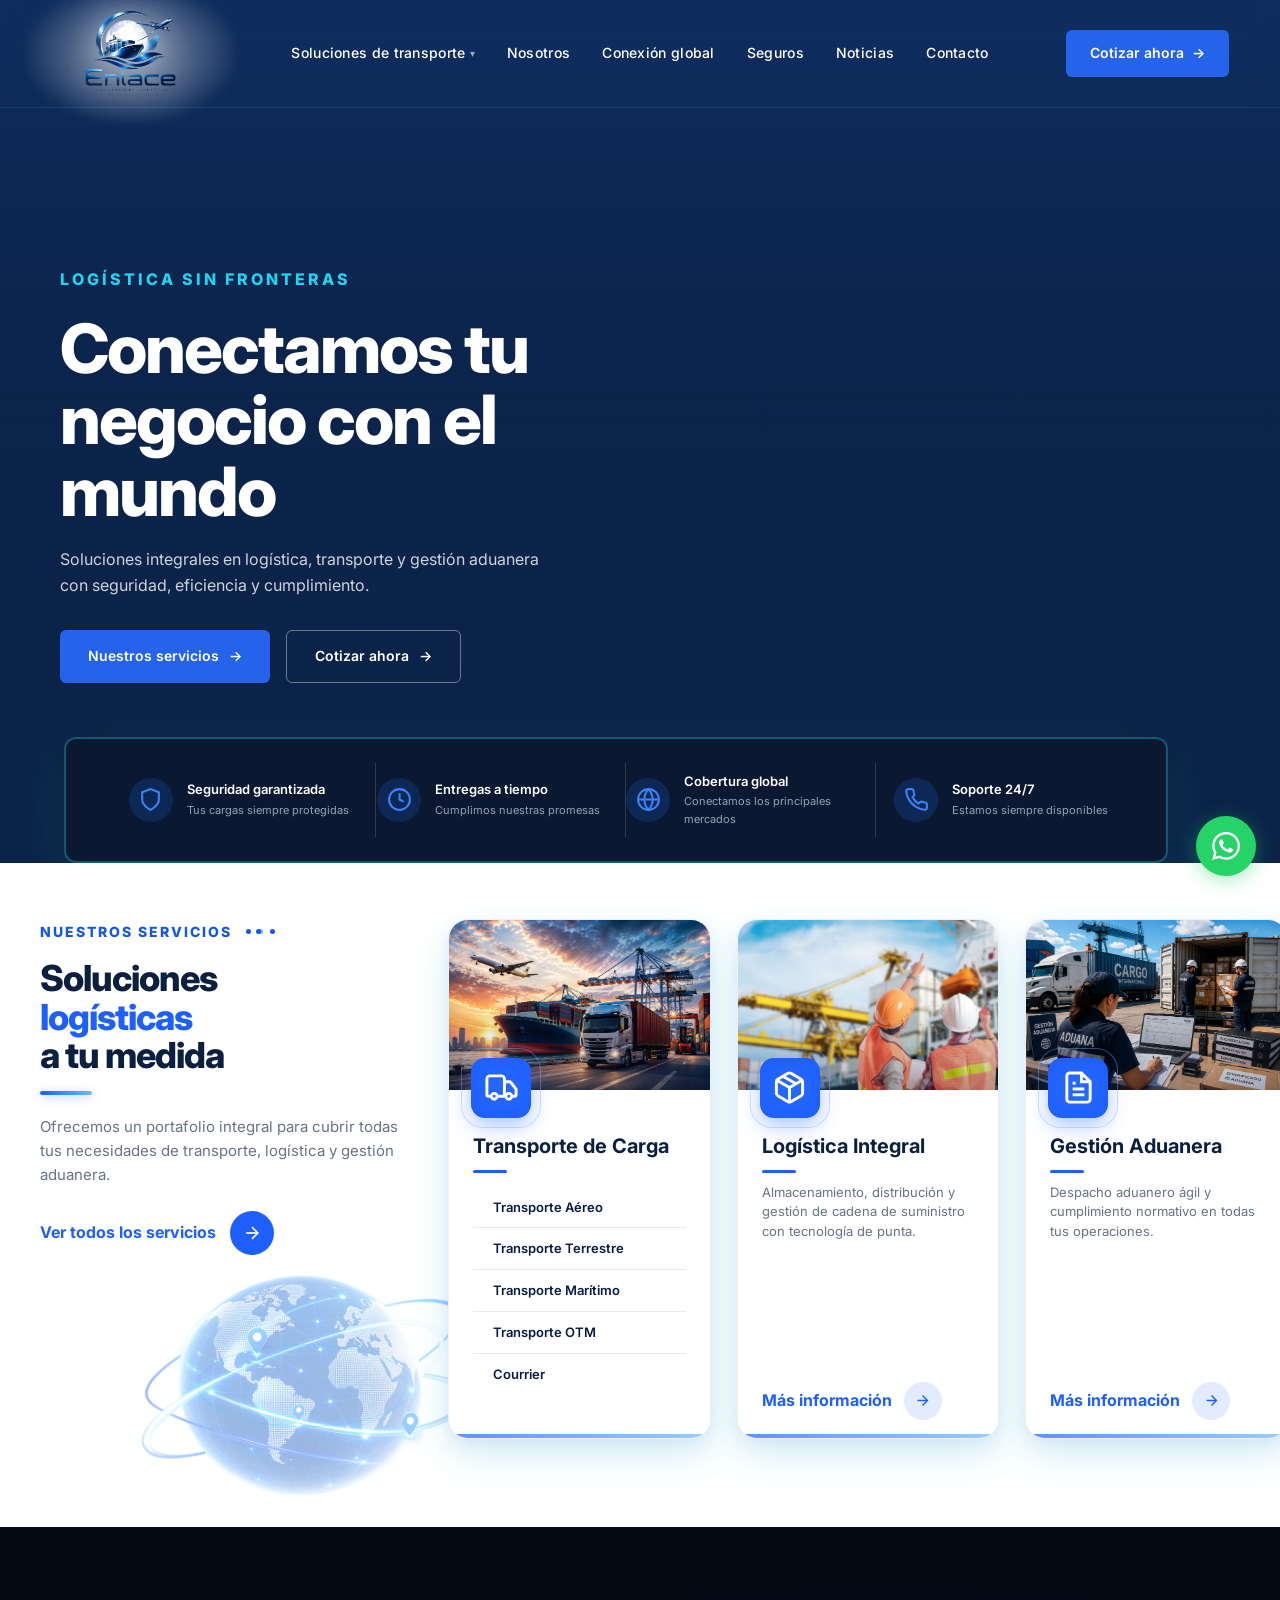
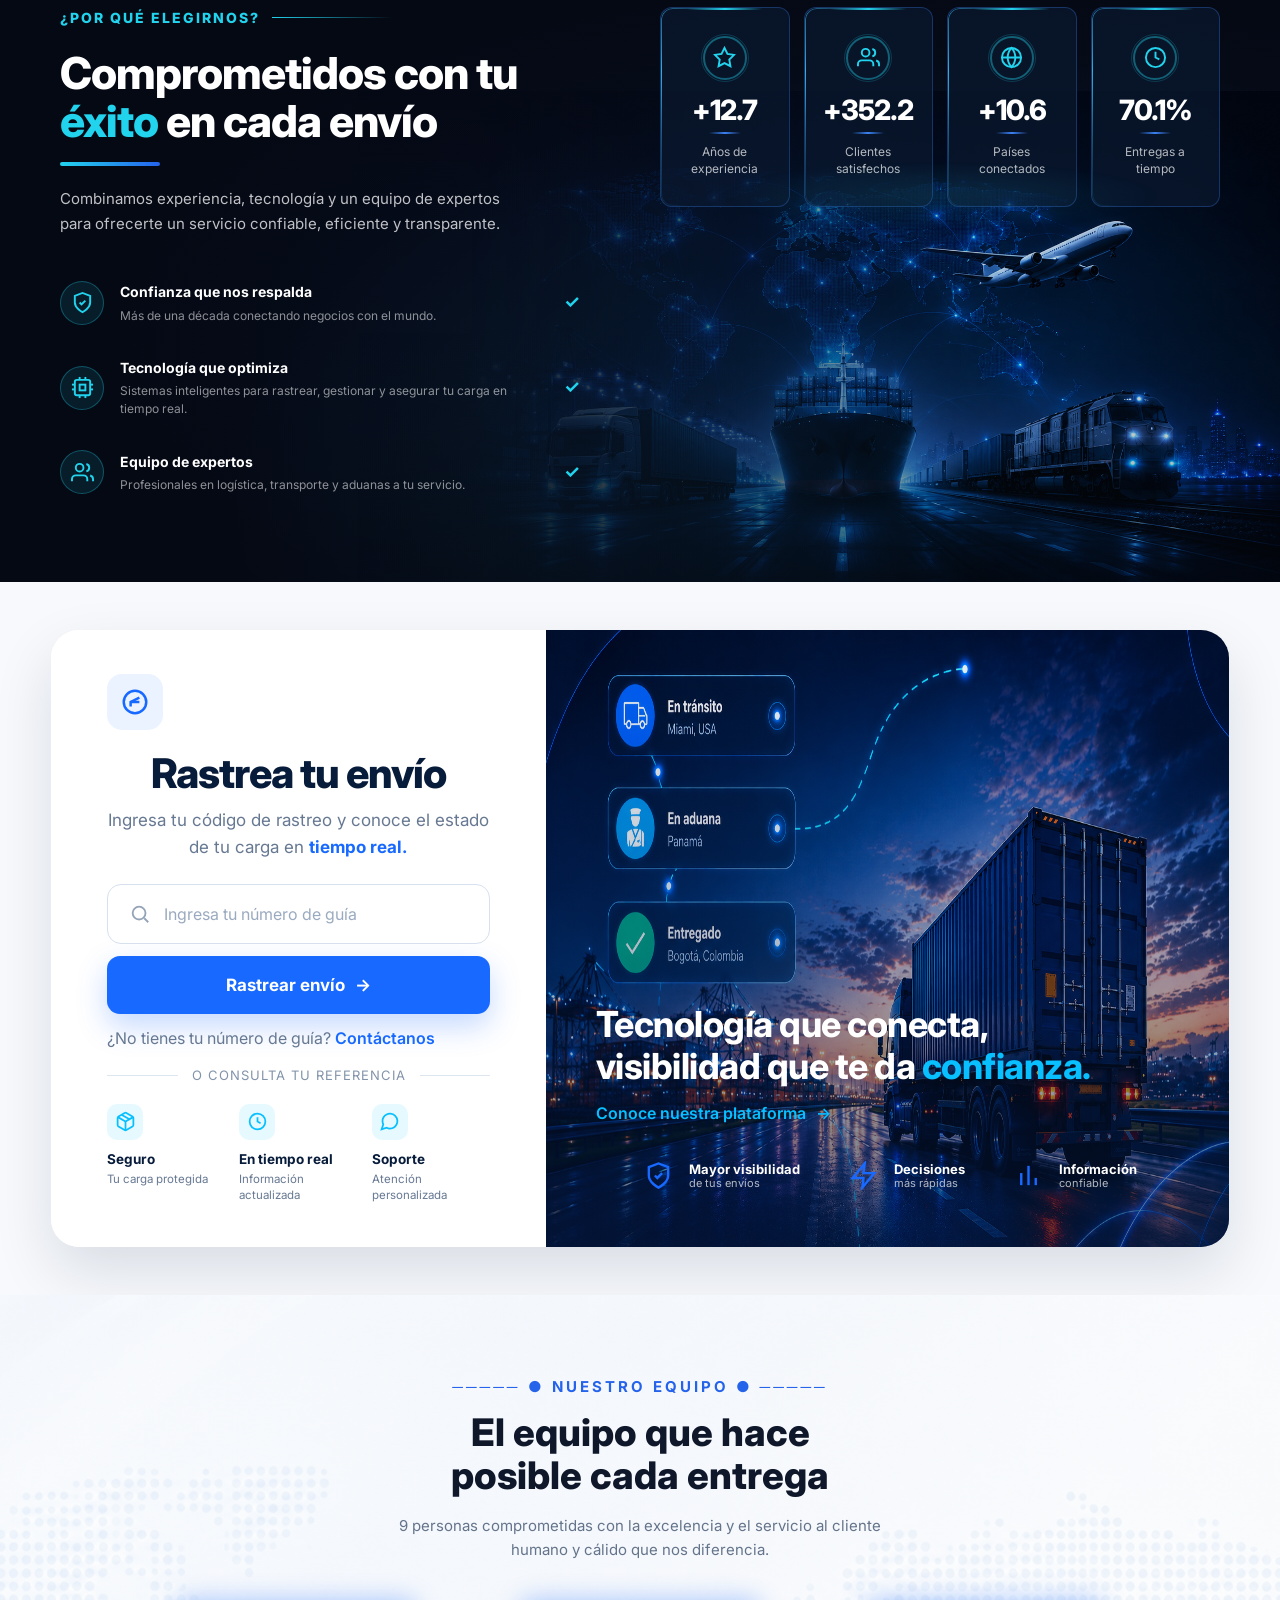
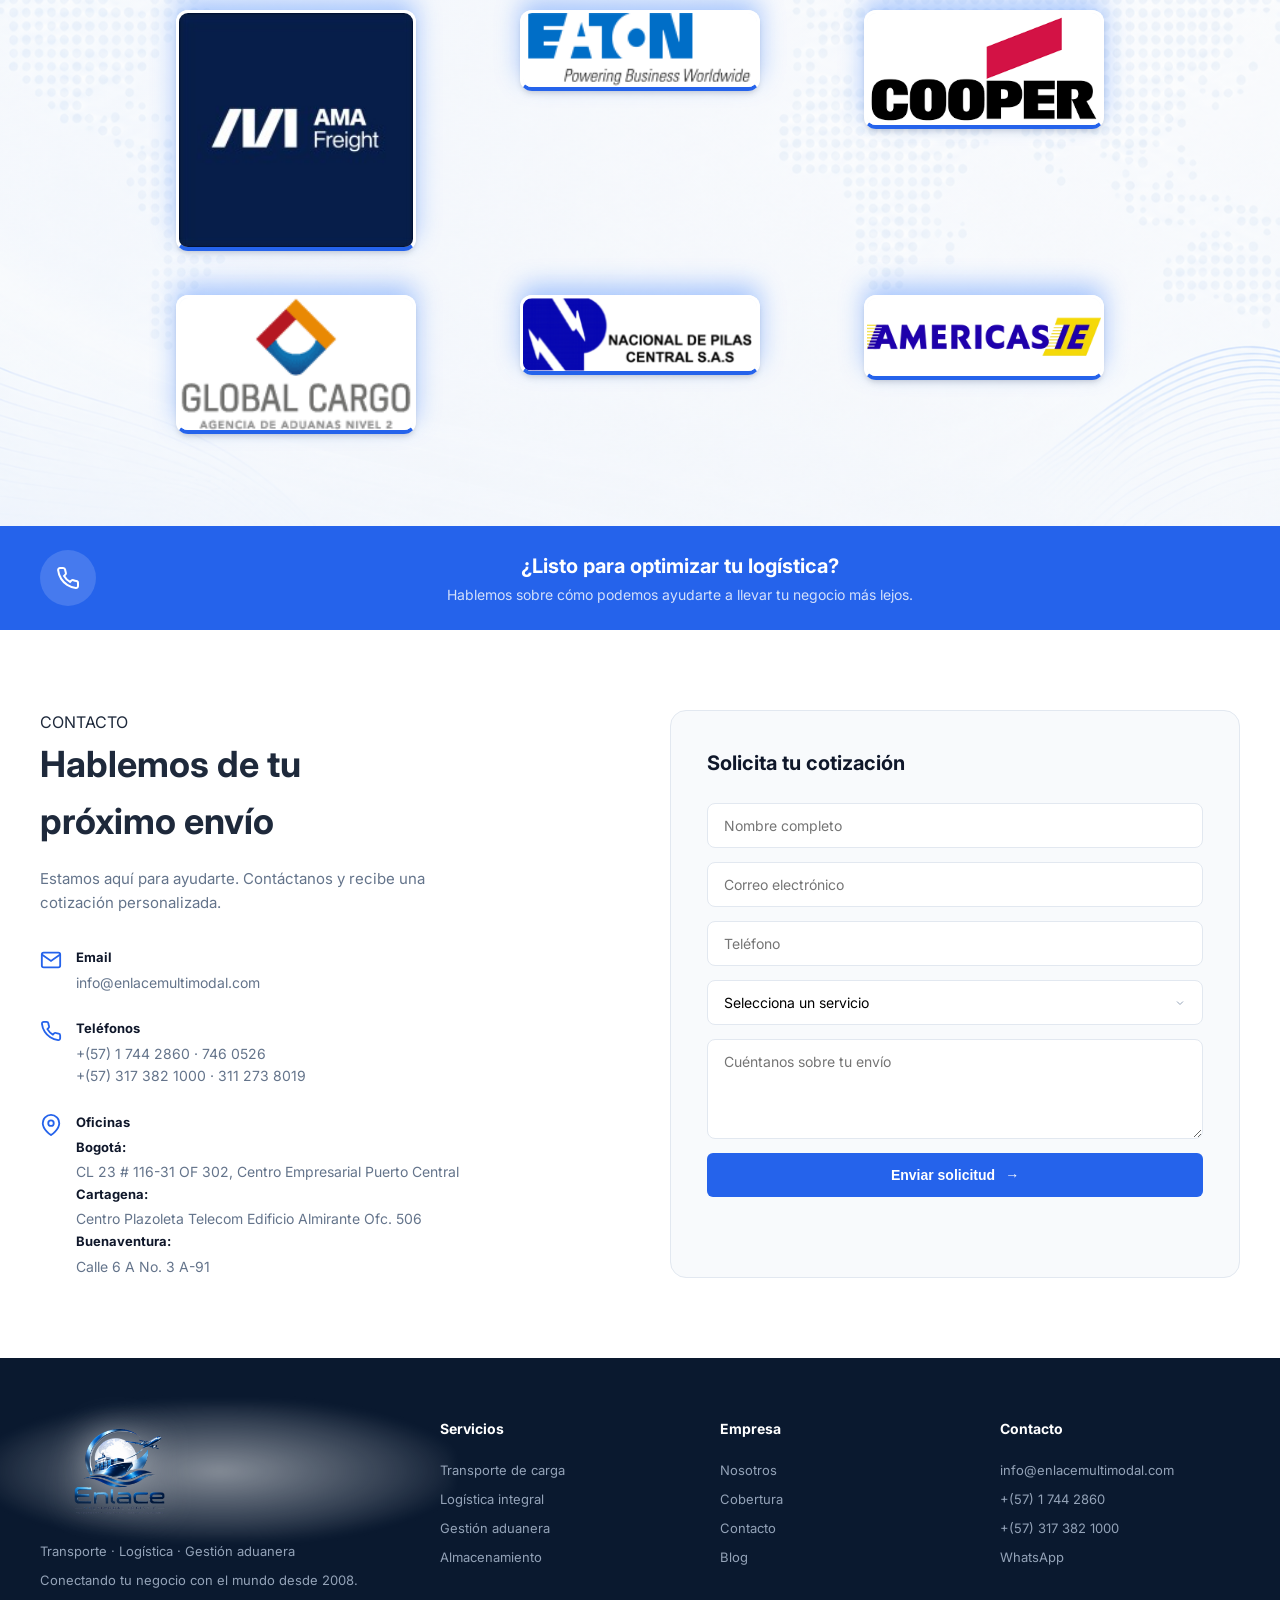
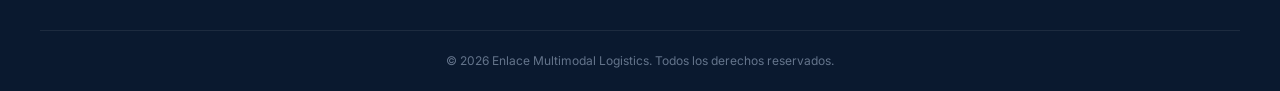
==== index.html @ 229e19ef "Sitio web Enlace Multimodal: paginas de servicios, seguros, noticias, navbar global" ====
﻿<!DOCTYPE html>
<html lang="es">
<head>
  <meta charset="UTF-8" />
  <meta name="viewport" content="width=device-width, initial-scale=1.0" />
  <meta name="description" content="Enlace Multimodal Logistics: soluciones integrales en transporte, logística y gestión aduanera con seguridad, eficiencia y cumplimiento desde 2008." />
  <title>Enlace Multimodal | Conectamos tu negocio con el mundo</title>
  <link rel="preconnect" href="https://fonts.googleapis.com">
  <link rel="preconnect" href="https://fonts.gstatic.com" crossorigin>
  <link href="https://fonts.googleapis.com/css2?family=Inter:wght@400;500;600;700;800&display=swap" rel="stylesheet">
  <link rel="stylesheet" href="styles.css?v=49" />
  <link rel="icon" type="image/png" href="favicon.png" />
</head>
<body>

  <!-- NAVBAR -->
  <header class="navbar" id="navbar">
    <div class="nav-container">
      <a class="nav-brand" href="#inicio">
          <img src="logo.png" alt="Enlace Multimodal Logistics" class="brand-logo" />
      </a>
      <nav class="nav-links">
        <div class="nav-dropdown">
          <a href="javascript:void(0)">Soluciones de transporte <span class="arrow-down">▾</span></a>
          <div class="nav-dropdown-menu">
            <a href="transporte-aereo.html">Transporte Aéreo</a>
            <a href="transporte-terrestre.html">Transporte Terrestre</a>
            <a href="transporte-maritimo.html">Transporte Marítimo</a>
            <a href="transporte-otm.html">Transporte OTM</a>
            <a href="courrier.html">Courrier</a>
          </div>
        </div>
        <a href="nosotros.html">Nosotros</a>
        <a href="#cobertura">Conexión global</a>
<a href="seguros.html">Seguros</a>
        <a href="noticias.html">Noticias</a>
        <a href="#contacto">Contacto</a>
      </nav>
      <a class="nav-cta" href="#contacto">Cotizar ahora <span class="arrow-right">→</span></a>
      <button class="nav-toggle" aria-label="Menú" id="navToggle">
        <span></span><span></span><span></span>
      </button>
    </div>
  </header>

  <!-- MOBILE MENU -->
  <div class="mobile-menu" id="mobileMenu">
    <a href="#servicios">Soluciones de transporte</a>
    <a href="nosotros.html">Nosotros</a>
    <a href="#cobertura">Conexión global</a>
    <a href="seguros.html">Seguros</a>
    <a href="noticias.html">Noticias</a>
    <a href="#contacto">Contacto</a>
  </div>

  <main>

    <!-- HERO -->
    <section class="hero" id="inicio">
      <div class="hero-bg">
        <div class="hero-slide hero-slide--1"></div>
        <div class="hero-slide hero-slide--2"></div>
        <div class="hero-slide hero-slide--3"></div>
        <div class="hero-overlay"></div>
      </div>
      <div class="hero-content container">
        <span class="hero-tag">LOGÍSTICA SIN FRONTERAS</span>
        <h1>Conectamos tu<br>negocio con el mundo</h1>
        <p class="hero-desc">Soluciones integrales en logística, transporte y gestión aduanera con seguridad, eficiencia y cumplimiento.</p>
        <div class="hero-buttons">
          <a href="#servicios" class="btn btn-primary">Nuestros servicios <span>→</span></a>
          <a href="#contacto" class="btn btn-outline-white">Cotizar ahora <span>→</span></a>
        </div>
      </div>

      <!-- TRUST BADGES -->
      <div class="trust-bar">
        <div class="trust-container container">
          <div class="trust-item">
            <div class="trust-icon">
              <svg viewBox="0 0 24 24" fill="none" stroke="currentColor" stroke-width="2"><path d="M12 22s8-4 8-10V5l-8-3-8 3v7c0 6 8 10 8 10z"/></svg>
            </div>
            <div>
              <strong>Seguridad garantizada</strong>
              <span>Tus cargas siempre protegidas</span>
            </div>
          </div>
          <div class="trust-item">
            <div class="trust-icon">
              <svg viewBox="0 0 24 24" fill="none" stroke="currentColor" stroke-width="2"><circle cx="12" cy="12" r="10"/><polyline points="12 6 12 12 16 14"/></svg>
            </div>
            <div>
              <strong>Entregas a tiempo</strong>
              <span>Cumplimos nuestras promesas</span>
            </div>
          </div>
          <div class="trust-item">
            <div class="trust-icon">
              <svg viewBox="0 0 24 24" fill="none" stroke="currentColor" stroke-width="2"><circle cx="12" cy="12" r="10"/><line x1="2" y1="12" x2="22" y2="12"/><path d="M12 2a15.3 15.3 0 0 1 4 10 15.3 15.3 0 0 1-4 10 15.3 15.3 0 0 1-4-10 15.3 15.3 0 0 1 4-10z"/></svg>
            </div>
            <div>
              <strong>Cobertura global</strong>
              <span>Conectamos los principales mercados</span>
            </div>
          </div>
          <div class="trust-item">
            <div class="trust-icon">
              <svg viewBox="0 0 24 24" fill="none" stroke="currentColor" stroke-width="2"><path d="M22 16.92v3a2 2 0 0 1-2.18 2 19.79 19.79 0 0 1-8.63-3.07 19.5 19.5 0 0 1-6-6 19.79 19.79 0 0 1-3.07-8.67A2 2 0 0 1 4.11 2h3a2 2 0 0 1 2 1.72c.127.96.361 1.903.7 2.81a2 2 0 0 1-.45 2.11L8.09 9.91a16 16 0 0 0 6 6l1.27-1.27a2 2 0 0 1 2.11-.45c.907.339 1.85.573 2.81.7A2 2 0 0 1 22 16.92z"/></svg>
            </div>
            <div>
              <strong>Soporte 24/7</strong>
              <span>Estamos siempre disponibles</span>
            </div>
          </div>
        </div>
      </div>
    </section>

    <!-- SERVICIOS -->
    <section class="services" id="servicios">
      <div class="services-container">
        <div class="services-intro">
          <div class="svc-globe" aria-hidden="true">
            <img src="Mundo.png" alt="" />
            <svg class="m-rings" viewBox="0 0 1536 1024" fill="none" xmlns="http://www.w3.org/2000/svg">
              <g class="m-ring m-ring-1">
                <ellipse cx="768" cy="512" rx="470" ry="180" stroke="#22d3ee" stroke-opacity="0.55" stroke-width="2"/>
              </g>
              <g class="m-ring m-ring-2">
                <ellipse cx="768" cy="512" rx="440" ry="210" stroke="#6EAFFF" stroke-opacity="0.45" stroke-width="1.5" stroke-dasharray="10 14"/>
              </g>
              <g class="m-ring m-ring-3">
                <ellipse cx="768" cy="512" rx="500" ry="150" stroke="#22d3ee" stroke-opacity="0.3" stroke-width="1.5" stroke-dasharray="2 10" stroke-linecap="round"/>
              </g>
            </svg>
          </div>

          <div class="svc-tag">
            NUESTROS SERVICIOS
            <span class="svc-dots" aria-hidden="true"></span>
          </div>
          <div class="svc-title-row">
            <h2 class="svc-title">
              <span class="svc-line-1">Soluciones</span>
              <span class="svc-line-2">logísticas</span>
              <span class="svc-line-3">a tu medida</span>
            </h2>
          </div>
          <div class="svc-rule"></div>
          <p class="svc-desc">Ofrecemos un portafolio integral para cubrir todas tus necesidades de transporte, logística y gestión aduanera.</p>
          <a href="#contacto" class="svc-cta">
            Ver todos los servicios
            <span class="svc-cta-circle" aria-hidden="true">
              <svg viewBox="0 0 24 24" fill="none" stroke="currentColor" stroke-width="2"><line x1="5" y1="12" x2="19" y2="12"/><polyline points="12 5 19 12 12 19"/></svg>
            </span>
          </a>
        </div>

        <div class="services-grid">
          <div class="service-card">
            <div class="service-card-img">
              <img src="Trasporte.png" alt="Transporte de carga" />
              <div class="service-card-icon">
                <svg viewBox="0 0 24 24" fill="none" stroke="currentColor" stroke-width="2"><path d="M14 18V6a2 2 0 0 0-2-2H4a2 2 0 0 0-2 2v11a1 1 0 0 0 1 1h2"/><path d="M15 18H9"/><path d="M19 18h2a1 1 0 0 0 1-1v-3.65a1 1 0 0 0-.22-.624l-3.48-4.35A1 1 0 0 0 17.52 8H14"/><circle cx="17" cy="18" r="2"/><circle cx="7" cy="18" r="2"/></svg>
              </div>
            </div>
            <div class="service-card-body">
              <h3>Transporte de Carga</h3>
              <div class="svc-card-rule"></div>
              <div class="svc-card-links">
                <a href="transporte-aereo.html">Transporte Aéreo</a>
                <a href="transporte-terrestre.html">Transporte Terrestre</a>
                <a href="transporte-maritimo.html">Transporte Marítimo</a>
                <a href="transporte-otm.html">Transporte OTM</a>
                <a href="courrier.html">Courrier</a>
              </div>
            </div>
          </div>

          <div class="service-card">
            <div class="service-card-img">
              <img src="Logistica.jpg" alt="Logística integral" />
              <div class="service-card-icon">
                <svg viewBox="0 0 24 24" fill="none" stroke="currentColor" stroke-width="2"><path d="M11 21.73a2 2 0 0 0 2 0l7-4A2 2 0 0 0 21 16V8a2 2 0 0 0-1-1.73l-7-4a2 2 0 0 0-2 0l-7 4A2 2 0 0 0 3 8v8a2 2 0 0 0 1 1.73z"/><path d="M12 22V12"/><polyline points="3.29 7 12 12 20.71 7"/><path d="m7.5 4.27 9 5.15"/></svg>
              </div>
            </div>
            <div class="service-card-body">
              <h3>Logística Integral</h3>
              <div class="svc-card-rule"></div>
              <p>Almacenamiento, distribución y gestión de cadena de suministro con tecnología de punta.</p>
              <div class="svc-card-cta">
                <a href="logistica-integral.html">Más información
                  <span class="svc-card-cta-circle">
                    <svg viewBox="0 0 24 24" fill="none" stroke="currentColor" stroke-width="2"><line x1="5" y1="12" x2="19" y2="12"/><polyline points="12 5 19 12 12 19"/></svg>
                  </span>
                </a>
              </div>
            </div>
          </div>

          <div class="service-card">
            <div class="service-card-img">
              <img src="Aduana.png" alt="Gestión aduanera" />
              <div class="service-card-icon">
                <svg viewBox="0 0 24 24" fill="none" stroke="currentColor" stroke-width="2"><path d="M14 2H6a2 2 0 0 0-2 2v16a2 2 0 0 0 2 2h12a2 2 0 0 0 2-2V8z"/><polyline points="14 2 14 8 20 8"/><line x1="16" y1="13" x2="8" y2="13"/><line x1="16" y1="17" x2="8" y2="17"/><polyline points="10 9 9 9 8 9"/></svg>
              </div>
            </div>
            <div class="service-card-body">
              <h3>Gestión Aduanera</h3>
              <div class="svc-card-rule"></div>
              <p>Despacho aduanero ágil y cumplimiento normativo en todas tus operaciones.</p>
              <div class="svc-card-cta">
                <a href="gestion-aduanera.html">Más información
                  <span class="svc-card-cta-circle">
                    <svg viewBox="0 0 24 24" fill="none" stroke="currentColor" stroke-width="2"><line x1="5" y1="12" x2="19" y2="12"/><polyline points="12 5 19 12 12 19"/></svg>
                  </span>
                </a>
              </div>
            </div>
          </div>
        </div>
      </div>
    </section>

    <!-- POR QUE ELEGIRNOS -->
    <section class="why-us" id="nosotros">
      <div class="why-us-bg" aria-hidden="true">
        <div class="why-us-image">
          <img src="fondo2.png" alt="" />
        </div>
      </div>
      <div class="why-us-inner container">
        <div class="why-us-left">
          <div class="section-tag-line">
            <span class="section-tag section-tag--light why-tag">¿POR QUÉ ELEGIRNOS?</span>
            <span class="tag-line"></span>
          </div>
          <h2>Comprometidos con tu<br><span class="highlight">éxito</span> en cada envío</h2>
          <div class="curved-line"></div>
          <p class="why-us-desc">Combinamos experiencia, tecnología y un equipo de expertos para ofrecerte un servicio confiable, eficiente y transparente.</p>
          
          <div class="features-list">
            <div class="feature-item">
              <div class="feature-icon">
                <svg viewBox="0 0 24 24" fill="none" stroke="currentColor" stroke-width="2"><path d="M12 22s8-4 8-10V5l-8-3-8 3v7c0 6 8 10 8 10z"/><polyline points="9 12 11 14 15 10"/></svg>
              </div>
              <div class="feature-text">
                <h4>Confianza que nos respalda</h4>
                <p>Más de una década conectando negocios con el mundo.</p>
              </div>
              <div class="feature-check">✓</div>
            </div>
            
            <div class="feature-item">
              <div class="feature-icon">
                <svg viewBox="0 0 24 24" fill="none" stroke="currentColor" stroke-width="2"><rect x="4" y="4" width="16" height="16" rx="2" ry="2"/><rect x="9" y="9" width="6" height="6"/><line x1="9" y1="1" x2="9" y2="4"/><line x1="15" y1="1" x2="15" y2="4"/><line x1="9" y1="20" x2="9" y2="23"/><line x1="15" y1="20" x2="15" y2="23"/><line x1="20" y1="9" x2="23" y2="9"/><line x1="20" y1="14" x2="23" y2="14"/><line x1="1" y1="9" x2="4" y2="9"/><line x1="1" y1="14" x2="4" y2="14"/></svg>
              </div>
              <div class="feature-text">
                <h4>Tecnología que optimiza</h4>
                <p>Sistemas inteligentes para rastrear, gestionar y asegurar tu carga en tiempo real.</p>
              </div>
              <div class="feature-check">✓</div>
            </div>
            
            <div class="feature-item">
              <div class="feature-icon">
                <svg viewBox="0 0 24 24" fill="none" stroke="currentColor" stroke-width="2"><path d="M17 21v-2a4 4 0 0 0-4-4H5a4 4 0 0 0-4 4v2"/><circle cx="9" cy="7" r="4"/><path d="M23 21v-2a4 4 0 0 0-3-3.87"/><path d="M16 3.13a4 4 0 0 1 0 7.75"/></svg>
              </div>
              <div class="feature-text">
                <h4>Equipo de expertos</h4>
                <p>Profesionales en logística, transporte y aduanas a tu servicio.</p>
              </div>
              <div class="feature-check">✓</div>
            </div>
          </div>
        </div>
        
        <div class="why-us-right">
          <div class="stats-grid">
            <div class="stat-card">
              <div class="stat-glow"></div>
              <div class="stat-card-icon">
                <svg viewBox="0 0 24 24" fill="none" stroke="currentColor" stroke-width="2"><path d="M12 2l3.09 6.26L22 9.27l-5 4.87 1.18 6.88L12 17.77l-6.18 3.25L7 14.14 2 9.27l6.91-1.01L12 2z"/></svg>
              </div>
              <div class="stat-card-body">
                <strong data-target="18">+18</strong>
                <div class="stat-card-line"></div>
                <span>Años de experiencia</span>
              </div>
            </div>
            <div class="stat-card">
              <div class="stat-glow"></div>
              <div class="stat-card-icon">
                <svg viewBox="0 0 24 24" fill="none" stroke="currentColor" stroke-width="2"><path d="M17 21v-2a4 4 0 0 0-4-4H5a4 4 0 0 0-4 4v2"/><circle cx="9" cy="7" r="4"/><path d="M23 21v-2a4 4 0 0 0-3-3.87"/><path d="M16 3.13a4 4 0 0 1 0 7.75"/></svg>
              </div>
              <div class="stat-card-body">
                <strong data-target="500">+500</strong>
                <div class="stat-card-line"></div>
                <span>Clientes satisfechos</span>
              </div>
            </div>
            <div class="stat-card">
              <div class="stat-glow"></div>
              <div class="stat-card-icon">
                <svg viewBox="0 0 24 24" fill="none" stroke="currentColor" stroke-width="2"><circle cx="12" cy="12" r="10"/><line x1="2" y1="12" x2="22" y2="12"/><path d="M12 2a15.3 15.3 0 0 1 4 10 15.3 15.3 0 0 1-4 10 15.3 15.3 0 0 1-4-10 15.3 15.3 0 0 1 4-10z"/></svg>
              </div>
              <div class="stat-card-body">
                <strong data-target="15">+15</strong>
                <div class="stat-card-line"></div>
                <span>Países conectados</span>
              </div>
            </div>
            <div class="stat-card">
              <div class="stat-glow"></div>
              <div class="stat-card-icon">
                <svg viewBox="0 0 24 24" fill="none" stroke="currentColor" stroke-width="2"><circle cx="12" cy="12" r="10"/><polyline points="12 6 12 12 16 14"/></svg>
              </div>
              <div class="stat-card-body">
                <strong data-target="99.5">99.5%</strong>
                <div class="stat-card-line"></div>
                <span>Entregas a tiempo</span>
              </div>
            </div>
          </div>
        </div>
      </div>
    </section>

    <!-- RASTREO / TECNOLOGÍA -->
    <section class="tracking" id="cobertura">
      <div class="tracking-card">
        <div class="tracking-left">
          <div class="tracking-badge">
            <svg viewBox="0 0 24 24" fill="none" stroke="currentColor" stroke-width="2"><circle cx="12" cy="12" r="9"/><polyline points="15.5 8.5 8.5 12 8.5 15.5"/><line x1="8.5" y1="12" x2="15.5" y2="12"/></svg>
          </div>
          <h2>Rastrea tu envío</h2>
          <p>Ingresa tu código de rastreo y conoce el estado de tu carga en <strong>tiempo real.</strong></p>
          <form class="tracking-form" onsubmit="return false;">
            <div class="tracking-input-wrap">
              <svg viewBox="0 0 24 24" fill="none" stroke="currentColor" stroke-width="2"><circle cx="11" cy="11" r="7"/><line x1="21" y1="21" x2="16.65" y2="16.65"/></svg>
              <input type="text" placeholder="Ingresa tu número de guía" />
            </div>
            <button type="submit" class="tracking-btn">Rastrear envío <span>→</span></button>
          </form>
          <small class="tracking-help">¿No tienes tu número de guía? <a href="#contacto">Contáctanos</a></small>
          <div class="tracking-divider"><span>O consulta tu referencia</span></div>
          <div class="tracking-benefits">
            <div class="tracking-benefit">
              <span class="tb-icon">
                <svg viewBox="0 0 24 24" fill="none" stroke="currentColor" stroke-width="2"><path d="M11 21.73a2 2 0 0 0 2 0l7-4A2 2 0 0 0 21 16V8a2 2 0 0 0-1-1.73l-7-4a2 2 0 0 0-2 0l-7 4A2 2 0 0 0 3 8v8a2 2 0 0 0 1 1.73z"/><path d="M12 22V12"/><polyline points="3.29 7 12 12 20.71 7"/><path d="m7.5 4.27 9 5.15"/></svg>
              </span>
              <div class="tb-text"><strong>Seguro</strong><span>Tu carga protegida</span></div>
            </div>
            <div class="tracking-benefit">
              <span class="tb-icon">
                <svg viewBox="0 0 24 24" fill="none" stroke="currentColor" stroke-width="2"><circle cx="12" cy="12" r="9"/><polyline points="12 7 12 12 15.5 14"/></svg>
              </span>
              <div class="tb-text"><strong>En tiempo real</strong><span>Información actualizada</span></div>
            </div>
            <div class="tracking-benefit">
              <span class="tb-icon">
                <svg viewBox="0 0 24 24" fill="none" stroke="currentColor" stroke-width="2"><path d="M21 11.5a8.38 8.38 0 0 1-.9 3.8 8.5 8.5 0 0 1-7.6 4.7 8.38 8.38 0 0 1-3.8-.9L3 21l1.9-5.7a8.38 8.38 0 0 1-.9-3.8 8.5 8.5 0 0 1 4.7-7.6 8.38 8.38 0 0 1 3.8-.9h.5a8.48 8.48 0 0 1 8 8v.5z"/></svg>
              </span>
              <div class="tb-text"><strong>Soporte</strong><span>Atención personalizada</span></div>
            </div>
          </div>
        </div>
        <div class="tracking-visual">
          <div class="tracking-visual-bg"></div>
          <div class="tracking-overlay"></div>
          <div class="tracking-visual-text">
            <h3>Tecnología que conecta,<br>visibilidad que te da <em>confianza.</em></h3>
            <a href="#contacto" class="tracking-platform-link">Conoce nuestra plataforma <span>→</span></a>
          </div>
          <div class="tracking-metrics">
            <div class="tracking-metric">
              <span class="tm-icon">
                <svg viewBox="0 0 24 24" fill="none" stroke="currentColor" stroke-width="2"><path d="M12 22s8-4 8-10V5l-8-3-8 3v7c0 6 8 10 8 10z"/><polyline points="9 12 11 14 15 10"/></svg>
              </span>
              <div class="tm-text"><strong>Mayor visibilidad</strong><span>de tus envíos</span></div>
            </div>
            <div class="tracking-metric">
              <span class="tm-icon">
                <svg viewBox="0 0 24 24" fill="none" stroke="currentColor" stroke-width="2"><polygon points="13 2 3 14 12 14 11 22 21 10 12 10 13 2"/></svg>
              </span>
              <div class="tm-text"><strong>Decisiones</strong><span>más rápidas</span></div>
            </div>
            <div class="tracking-metric">
              <span class="tm-icon">
                <svg viewBox="0 0 24 24" fill="none" stroke="currentColor" stroke-width="2"><line x1="6" y1="20" x2="6" y2="10"/><line x1="12" y1="20" x2="12" y2="4"/><line x1="18" y1="20" x2="18" y2="14"/></svg>
              </span>
              <div class="tm-text"><strong>Información</strong><span>confiable</span></div>
            </div>
          </div>
        </div>
      </div>
    </section>

    <!-- EQUIPO -->
    <section class="team" id="equipo">
      <div class="container">
        <div class="team-heading">───── <span class="team-heading-dot">●</span> NUESTRO EQUIPO <span class="team-heading-dot">●</span> ─────</div>
        <h2 class="team-title">El equipo que hace<br>posible cada entrega</h2>
        <p class="team-subtitle">9 personas comprometidas con la excelencia y el servicio al cliente humano y cálido que nos diferencia.</p>
        <div class="team-grid">
          <div class="team-member">
            <div class="team-photo">
              <img src="equipo1.png" alt="Miembro del equipo Enlace Multimodal" />
            </div>
          </div>
          <div class="team-member">
            <div class="team-photo">
              <img src="equipo2.png" alt="Miembro del equipo Enlace Multimodal" />
            </div>
          </div>
          <div class="team-member">
            <div class="team-photo">
              <img src="equipo3.png" alt="Miembro del equipo Enlace Multimodal" />
            </div>
          </div>
          <div class="team-member">
            <div class="team-photo">
              <img src="equipo4.png" alt="Miembro del equipo Enlace Multimodal" />
            </div>
          </div>
          <div class="team-member">
            <div class="team-photo">
              <img src="equipo5.png" alt="Miembro del equipo Enlace Multimodal" />
            </div>
          </div>
          <div class="team-member">
            <div class="team-photo">
              <img src="equipo6.png" alt="Miembro del equipo Enlace Multimodal" />
            </div>
          </div>
        </div>
      </div>
    </section>

    <!-- CTA -->
    <section class="cta-banner">
      <div class="container cta-inner">
        <div class="cta-icon">
          <svg viewBox="0 0 24 24" fill="none" stroke="currentColor" stroke-width="2"><path d="M22 16.92v3a2 2 0 0 1-2.18 2 19.79 19.79 0 0 1-8.63-3.07 19.5 19.5 0 0 1-6-6 19.79 19.79 0 0 1-3.07-8.67A2 2 0 0 1 4.11 2h3a2 2 0 0 1 2 1.72c.127.96.361 1.903.7 2.81a2 2 0 0 1-.45 2.11L8.09 9.91a16 16 0 0 0 6 6l1.27-1.27a2 2 0 0 1 2.11-.45c.907.339 1.85.573 2.81.7A2 2 0 0 1 22 16.92z"/></svg>
        </div>
        <div class="cta-text">
          <h3>¿Listo para optimizar tu logística?</h3>
          <p>Hablemos sobre cómo podemos ayudarte a llevar tu negocio más lejos.</p>
        </div>
      </div>
    </section>

    <!-- CONTACTO -->
    <section class="contact" id="contacto">
      <div class="container contact-grid">
        <div class="contact-info">
          <span class="section-tag">CONTACTO</span>
          <h2>Hablemos de tu<br>próximo envío</h2>
          <p>Estamos aquí para ayudarte. Contáctanos y recibe una cotización personalizada.</p>
          <div class="contact-details">
            <div class="contact-detail">
              <svg viewBox="0 0 24 24" fill="none" stroke="currentColor" stroke-width="2"><path d="M4 4h16c1.1 0 2 .9 2 2v12c0 1.1-.9 2-2 2H4c-1.1 0-2-.9-2-2V6c0-1.1.9-2 2-2z"/><polyline points="22,6 12,13 2,6"/></svg>
              <div>
                <strong>Email</strong>
                <a href="mailto:info@enlacemultimodal.com">info@enlacemultimodal.com</a>
              </div>
            </div>
            <div class="contact-detail">
              <svg viewBox="0 0 24 24" fill="none" stroke="currentColor" stroke-width="2"><path d="M22 16.92v3a2 2 0 0 1-2.18 2 19.79 19.79 0 0 1-8.63-3.07 19.5 19.5 0 0 1-6-6 19.79 19.79 0 0 1-3.07-8.67A2 2 0 0 1 4.11 2h3a2 2 0 0 1 2 1.72c.127.96.361 1.903.7 2.81a2 2 0 0 1-.45 2.11L8.09 9.91a16 16 0 0 0 6 6l1.27-1.27a2 2 0 0 1 2.11-.45c.907.339 1.85.573 2.81.7A2 2 0 0 1 22 16.92z"/></svg>
              <div>
                <strong>Teléfonos</strong>
                <span>+(57) 1 744 2860 · 746 0526</span>
                <span>+(57) 317 382 1000 · 311 273 8019</span>
              </div>
            </div>
            <div class="contact-detail">
              <svg viewBox="0 0 24 24" fill="none" stroke="currentColor" stroke-width="2"><path d="M21 10c0 7-9 13-9 13s-9-6-9-13a9 9 0 0 1 18 0z"/><circle cx="12" cy="10" r="3"/></svg>
              <div>
                <strong>Oficinas</strong>
                <span><strong>Bogotá:</strong> CL 23 # 116-31 OF 302, Centro Empresarial Puerto Central</span>
                <span><strong>Cartagena:</strong> Centro Plazoleta Telecom Edificio Almirante Ofc. 506</span>
                <span><strong>Buenaventura:</strong> Calle 6 A No. 3 A-91</span>
              </div>
            </div>
          </div>
        </div>
        <div class="contact-form-box">
          <h3>Solicita tu cotización</h3>
          <form class="contact-form" onsubmit="return false;">
            <input type="text" placeholder="Nombre completo" required />
            <input type="email" placeholder="Correo electrónico" required />
            <input type="tel" placeholder="Teléfono" />
            <select>
              <option value="">Selecciona un servicio</option>
              <option>Transporte de carga</option>
              <option>Logística integral</option>
              <option>Gestión aduanera</option>
              <option>Almacenamiento</option>
              <option>Otro</option>
            </select>
            <textarea placeholder="Cuéntanos sobre tu envío" rows="4"></textarea>
            <button type="submit" class="btn btn-primary btn-full">Enviar solicitud <span>→</span></button>
          </form>
        </div>
      </div>
    </section>

  </main>

  <!-- FOOTER -->
  <footer class="footer">
    <div class="container footer-grid">
      <div class="footer-brand">
        <a class="nav-brand" href="#inicio">
        <img src="logo.png" alt="Enlace Multimodal Logistics" class="brand-logo" />
        </a>
        <p>Transporte · Logística · Gestión aduanera</p>
        <p>Conectando tu negocio con el mundo desde 2008.</p>
      </div>
      <div class="footer-col">
        <strong>Servicios</strong>
        <a href="#servicios">Transporte de carga</a>
        <a href="#servicios">Logística integral</a>
        <a href="#servicios">Gestión aduanera</a>
        <a href="#servicios">Almacenamiento</a>
      </div>
      <div class="footer-col">
        <strong>Empresa</strong>
        <a href="nosotros.html">Nosotros</a>
        <a href="#cobertura">Cobertura</a>
        <a href="#contacto">Contacto</a>
        <a href="#">Blog</a>
      </div>
      <div class="footer-col">
        <strong>Contacto</strong>
        <a href="mailto:info@enlacemultimodal.com">info@enlacemultimodal.com</a>
        <a href="tel:+5717442860">+(57) 1 744 2860</a>
        <a href="tel:+573173821000">+(57) 317 382 1000</a>
        <a href="https://wa.me/573112738001" target="_blank" rel="noreferrer">WhatsApp</a>
      </div>
    </div>
    <div class="footer-bottom container">
      <p>© 2026 Enlace Multimodal Logistics. Todos los derechos reservados.</p>
    </div>
  </footer>

  <!-- WHATSAPP -->
  <a class="whatsapp-float" href="https://wa.me/573112738001" target="_blank" rel="noreferrer" aria-label="Contactar por WhatsApp">
    <svg viewBox="0 0 24 24" fill="white" width="28" height="28"><path d="M17.472 14.382c-.297-.149-1.758-.867-2.03-.967-.273-.099-.471-.148-.67.15-.197.297-.767.966-.94 1.164-.173.199-.347.223-.644.075-.297-.15-1.255-.463-2.39-1.475-.883-.788-1.48-1.761-1.653-2.059-.173-.297-.018-.458.13-.606.134-.133.298-.347.446-.52.149-.174.198-.298.298-.497.099-.198.05-.371-.025-.52-.075-.149-.669-1.612-.916-2.207-.242-.579-.487-.5-.669-.51-.173-.008-.371-.01-.57-.01-.198 0-.52.074-.792.372-.272.297-1.04 1.016-1.04 2.479 0 1.462 1.065 2.875 1.213 3.074.149.198 2.096 3.2 5.077 4.487.709.306 1.262.489 1.694.625.712.227 1.36.195 1.871.118.571-.085 1.758-.719 2.006-1.413.248-.694.248-1.289.173-1.413-.074-.124-.272-.198-.57-.347m-5.421 7.403h-.004a9.87 9.87 0 01-5.031-1.378l-.361-.214-3.741.982.998-3.648-.235-.374a9.86 9.86 0 01-1.51-5.26c.001-5.45 4.436-9.884 9.888-9.884 2.64 0 5.122 1.03 6.988 2.898a9.825 9.825 0 012.893 6.994c-.003 5.45-4.437 9.884-9.885 9.884m8.413-18.297A11.815 11.815 0 0012.05 0C5.495 0 .16 5.335.157 11.892c0 2.096.547 4.142 1.588 5.945L.057 24l6.305-1.654a11.882 11.882 0 005.683 1.448h.005c6.554 0 11.89-5.335 11.893-11.893a11.821 11.821 0 00-3.48-8.413z"/></svg>
  </a>

  <script src="script.js"></script>
</body>
</html>
---- styles.css ----
﻿/* ============================================
   ENLACE MULTIMODAL - PREMIUM LOGISTICS DESIGN
   ============================================ */

:root {
  --navy: #0a192f;
  --navy-light: #112240;
  --blue: #2563eb;
  --blue-hover: #1d4ed8;
  --blue-light: #3b82f6;
  --cyan: #22d3ee;
  --white: #ffffff;
  --gray-50: #f8fafc;
  --gray-100: #f1f5f9;
  --gray-200: #e2e8f0;
  --gray-300: #cbd5e1;
  --gray-400: #94a3b8;
  --gray-500: #64748b;
  --gray-600: #475569;
  --gray-700: #334155;
  --gray-800: #1e293b;
  --gray-900: #0f172a;
  --shadow-sm: 0 1px 2px rgba(0,0,0,0.05);
  --shadow-md: 0 4px 6px -1px rgba(0,0,0,0.1), 0 2px 4px -2px rgba(0,0,0,0.1);
  --shadow-lg: 0 10px 15px -3px rgba(0,0,0,0.1), 0 4px 6px -4px rgba(0,0,0,0.1);
  --shadow-xl: 0 20px 25px -5px rgba(0,0,0,0.1), 0 8px 10px -6px rgba(0,0,0,0.1);
  --radius: 8px;
  --radius-lg: 12px;
  --radius-xl: 16px;
}

/* RESET */
*, *::before, *::after { box-sizing: border-box; margin: 0; padding: 0; }
html { scroll-behavior: smooth; }
body {
  font-family: 'Inter', -apple-system, BlinkMacSystemFont, sans-serif;
  color: var(--gray-800);
  background: var(--white);
  line-height: 1.6;
  -webkit-font-smoothing: antialiased;
}
img { max-width: 100%; height: auto; display: block; }
a { text-decoration: none; color: inherit; }
ul { list-style: none; }

.container {
  width: min(1200px, calc(100% - 48px));
  margin: 0 auto;
}

/* ============================================
   NAVBAR
   ============================================ */
.navbar {
  position: relative;
  z-index: 1000;
  background: rgba(255, 255, 255, 0.01);
  -webkit-backdrop-filter: blur(12px);
  backdrop-filter: blur(12px);
  border-bottom: 1px solid rgba(24, 191, 255, 0.16);
}
.nav-container {
  display: flex;
  align-items: center;
  justify-content: flex-end;
  height: auto;
  padding: 0 4vw;
  position: relative;
}
.nav-brand {
  margin-right: auto;
  position: relative;
  display: flex;
  align-items: center;
  gap: 10px;
  color: var(--white);
}
/* Halo claro detrás del logo para separarlo del fondo */
.nav-brand::before {
  content: '';
  position: absolute;
  left: 50%;
  top: 50%;
  transform: translate(-50%, -50%);
  width: 130%;
  height: 130%;
  background: radial-gradient(ellipse at center, rgba(255, 255, 255, 0.5), rgba(255, 255, 255, 0.15) 55%, transparent 75%);
  filter: blur(4px);
  pointer-events: none;
  z-index: 0;
}
.nav-brand img {
  position: relative;
  z-index: 1;
}
.brand-icon { width: 36px; height: 36px; }
.brand-logo {
  width: 160px;
  height: auto;
  object-fit: contain;
  filter: drop-shadow(0 0 18px rgba(255, 255, 255, 0.55));
}
.brand-text { display: flex; flex-direction: column; }
.brand-name {
  font-size: 20px;
  font-weight: 800;
  letter-spacing: 1px;
  line-height: 1.1;
}
.brand-sub {
  font-size: 8px;
  letter-spacing: 2px;
  color: var(--gray-400);
  text-transform: uppercase;
}
.nav-links {
  position: absolute;
  left: 50%;
  transform: translateX(-50%);
  display: flex;
  align-items: center;
gap: 32px;
}
.nav-links a {
  color: #FFFFFF;
  font-size: 14px;
  font-weight: 500;
  transition: color 0.3s;
  display: flex;
  align-items: center;
  gap: 4px;
  letter-spacing: 0.3px;
  white-space: nowrap;
}
.nav-links a:hover { color: #18BFFF; }
.nav-links a.active {
  color: #075FD8;
  position: relative;
}
.nav-links a.active::after {
  content: '';
  position: absolute;
  left: 50%;
  bottom: -8px;
  transform: translateX(-50%);
  width: 28px;
  height: 3px;
  background: #075FD8;
  border-radius: 999px;
}
.arrow-down { font-size: 10px; opacity: 0.6; }

/* Dropdown Soluciones de transporte */
.nav-dropdown {
  position: relative;
}
.nav-dropdown > a {
  color: #FFFFFF;
  font-size: 14px;
  font-weight: 500;
  transition: color 0.3s;
  display: flex;
  align-items: center;
  gap: 4px;
  letter-spacing: 0.3px;
  cursor: pointer;
  white-space: nowrap;
}
.nav-dropdown > a:hover { color: #18BFFF; }
.nav-dropdown-menu {
  position: absolute;
  top: calc(100% + 12px);
  left: 50%;
  transform: translateX(-50%) translateY(6px);
  min-width: 210px;
  background: rgba(7, 26, 58, 0.97);
  -webkit-backdrop-filter: blur(10px);
  backdrop-filter: blur(10px);
  border: 1px solid rgba(24, 191, 255, 0.2);
  border-radius: 12px;
  padding: 8px;
  box-shadow: 0 18px 40px rgba(0, 0, 0, 0.35);
  opacity: 0;
  visibility: hidden;
  transition: opacity 0.25s ease, transform 0.25s ease, visibility 0.25s;
  z-index: 1001;
}
.nav-dropdown-menu a {
  display: block;
  color: #FFFFFF;
  font-size: 13px;
  font-weight: 500;
  padding: 10px 14px;
  border-radius: 8px;
  letter-spacing: 0.3px;
  transition: background 0.2s, color 0.2s, padding-left 0.2s;
  white-space: nowrap;
}
.nav-dropdown-menu a:hover {
  background: rgba(24, 191, 255, 0.14);
  color: #FFFFFF;
  padding-left: 18px;
}
.nav-dropdown:hover .nav-dropdown-menu,
.nav-dropdown:focus-within .nav-dropdown-menu,
.nav-dropdown.open .nav-dropdown-menu {
  opacity: 1;
  visibility: visible;
  transform: translateX(-50%) translateY(0);
}
.nav-cta {
  display: inline-flex;
  align-items: center;
  gap: 8px;
  background: var(--blue);
  color: var(--white);
  padding: 12px 24px;
  border-radius: 6px;
  font-size: 14px;
  font-weight: 600;
  transition: background 0.3s, transform 0.3s;
}
.nav-cta:hover {
  background: var(--blue-hover);
  transform: translateY(-1px);
}
.arrow-right { transition: transform 0.3s; }
.nav-cta:hover .arrow-right { transform: translateX(3px); }
.nav-toggle {
  display: none;
  flex-direction: column;
  gap: 5px;
  background: none;
  border: none;
  cursor: pointer;
  padding: 4px;
}
.nav-toggle span {
  width: 24px;
  height: 2px;
  background: var(--white);
  border-radius: 2px;
  transition: 0.3s;
}

/* Navbar con textos oscuros (páginas hijas) */
body.navbar-light .nav-links a { color: #071C43; }
body.navbar-light .nav-links a:hover { color: #2563EB; }
body.navbar-light .nav-toggle span { background: #071C43; }
body.navbar-light .nav-dropdown-menu a { color: #071C43; }
body.navbar-light .nav-dropdown-menu a:hover { background: #F1F7FF; color: #2563EB; }

/* Navbar azul oscuro (héroes con imagen) */
body.navbar-dark .navbar { background: #071A3A; }
body.navbar-dark .nav-links a { color: #FFFFFF; }
body.navbar-dark .nav-links a:hover { color: #18BFFF; }
body.navbar-dark .nav-toggle span { background: #FFFFFF; }
body.navbar-dark .nav-dropdown-menu { background: #0B2550; }
body.navbar-dark .nav-dropdown-menu a { color: #FFFFFF; }
body.navbar-dark .nav-dropdown-menu a:hover { background: #0D2E63; color: #18BFFF; }

.mobile-menu {
  display: none;
  position: fixed;
  top: 200px;
  left: 0;
  right: 0;
  background: var(--navy);
  padding: 20px;
  z-index: 999;
  flex-direction: column;
  gap: 16px;
  box-shadow: 0 10px 30px rgba(0,0,0,0.3);
}
.mobile-menu.open { display: flex; }
.mobile-menu a {
  color: rgba(255,255,255,0.85);
  font-size: 15px;
  font-weight: 500;
  padding: 8px 0;
  border-bottom: 1px solid rgba(255,255,255,0.1);
}
.mobile-menu a:hover { color: var(--white); }
.mobile-cta {
  background: var(--blue) !important;
  color: var(--white) !important;
  text-align: center;
  padding: 12px !important;
  border-radius: 6px;
  border: none !important;
  margin-top: 8px;
}

/* ============================================
   HERO
   ============================================ */
.hero {
  position: relative;
  min-height: 100vh;
  display: flex;
  flex-direction: column;
  justify-content: flex-end;
  overflow: hidden;
  margin-top: -145px;
}
.hero-bg {
  position: absolute;
  inset: 0;
  overflow: hidden;
  background: #0a192f;
}
/* Carrusel de fondos con crossfade + zoom sutil (Ken Burns) */
.hero-slide {
  position: absolute;
  inset: 0;
  background-size: cover;
  background-position: center 60%;
  opacity: 0;
  animation: heroSlide 7.5s linear infinite;
}
.hero-slide--1 {
  background-image: url('fondo.png');
  animation-delay: 0s;
}
.hero-slide--2 {
  background-image: url('carrusel1.png');
  animation-delay: 2.5s;
}
.hero-slide--3 {
  background-image: url('carrusel2.png');
  animation-delay: 5s;
}
/* Capa de transparencia azul navy sobre las imágenes del carrusel */
.hero-slide::after {
  content: '';
  position: absolute;
  inset: 0;
  background: rgba(10, 25, 47, 0.15);
}
/* Cada slide: fade in, se mantiene, zoom lento, fade out */
@keyframes heroSlide {
  0%   { opacity: 0; }
  10%  { opacity: 1; }
  25%  { opacity: 1; }
  33%  { opacity: 0; }
  100% { opacity: 0; }
}
.hero-overlay {
  position: absolute;
  inset: 0;
  background: linear-gradient(180deg, rgba(16,70,160,0.05) 0%, rgba(16,70,160,0.1) 45%, rgba(16,70,160,0.22) 100%);
}
/* Gradiente superior: da contraste al header/logo y se desvanece sin oscurecer el resto */
.hero-overlay::after {
  content: '';
  position: absolute;
  inset: 0;
  background: linear-gradient(
    to bottom,
    rgba(16, 70, 160, 0.4) 0%,
    rgba(16, 70, 160, 0.16) 45%,
    transparent 100%
  );
}
.hero-content {
  position: relative;
  z-index: 2;
  padding-top: 120px;
  padding-bottom: 180px;
  max-width: 600px;
  margin-left: 0;
  padding-left: 0;
}
.hero .container {
  margin-left: 0;
  margin-right: auto;
  padding-left: 60px;
}
.hero-tag {
  display: inline-block;
  font-size: 16px;
  font-weight: 800;
  letter-spacing: 3px;
  color: var(--cyan);
  text-transform: uppercase;
  margin-bottom: 20px;
}
.hero h1 {
  font-size: clamp(44px, 6vw, 68px);
  font-weight: 800;
  color: var(--white);
  line-height: 1.05;
  letter-spacing: -2px;
  margin-bottom: 20px;
}
.hero-desc {
  font-size: 16px;
  color: rgba(255,255,255,0.8);
  line-height: 1.6;
  margin-bottom: 32px;
  max-width: 480px;
}
.hero-buttons {
  display: flex;
  gap: 16px;
  flex-wrap: wrap;
}

/* BUTTONS */
.btn {
  display: inline-flex;
  align-items: center;
  gap: 10px;
  padding: 14px 28px;
  border-radius: 6px;
  font-size: 14px;
  font-weight: 600;
  border: none;
  cursor: pointer;
  transition: all 0.3s;
}
.btn-primary {
  background: var(--blue);
  color: var(--white);
}
.btn-primary:hover {
  background: var(--blue-hover);
  transform: translateY(-2px);
  box-shadow: 0 8px 20px rgba(37,99,235,0.35);
}
.btn-outline-white {
  background: transparent;
  color: var(--white);
  border: 1.5px solid rgba(255,255,255,0.4);
}
.btn-outline-white:hover {
  background: rgba(255,255,255,0.1);
  border-color: rgba(255,255,255,0.7);
}
.btn-full { width: 100%; justify-content: center; }
.btn span { transition: transform 0.3s; }
.btn:hover span { transform: translateX(4px); }

/* TRUST BAR */
.trust-bar {
  position: absolute;
  bottom: 0;
  left: 50%;
  transform: translateX(-50%);
  z-index: 3;
  width: 100%;
  max-width: 1200px;
  padding: 0 24px;
}
.trust-container {
  display: grid;
  grid-template-columns: repeat(4, 1fr);
  background: rgba(10, 25, 47, 0.9);
  border-radius: var(--radius-lg);
  padding: 24px 40px;
  border: 2px solid rgba(34, 211, 238, 0.35);
  backdrop-filter: blur(10px);
  box-shadow: 0 16px 48px rgba(34, 211, 238, 0.16), 0 6px 22px rgba(0, 0, 0, 0.4);
}
.trust-item {
  display: flex;
  align-items: center;
  justify-content: center;
  gap: 14px;
  padding: 8px 0;
}
.trust-item:not(:last-child) {
  border-right: 1px solid rgba(255,255,255,0.15);
  padding-right: 24px;
}
.trust-icon {
  width: 44px;
  height: 44px;
  min-width: 44px;
  border-radius: 50%;
  background: rgba(37,99,235,0.2);
  display: flex;
  align-items: center;
  justify-content: center;
  color: var(--blue-light);
}
.trust-icon svg { width: 25px; height: 25px; }
.trust-item strong {
  display: block;
  color: var(--white);
  font-size: 13px;
  font-weight: 600;
}
.trust-item span {
  display: block;
  color: var(--gray-400);
  font-size: 11px;
  margin-top: 2px;
}

/* ============================================
   SERVICES
   ============================================ */
.services {
  padding: 56px 0 88px;
  background: var(--white);
}
.services-container {
  max-width: 1520px;
  margin: 0 auto;
  padding: 0 40px;
  display: grid;
  grid-template-columns: 30% 70%;
  gap: 48px;
  align-items: start;
}

/* ===== BLOQUE IZQUIERDO ===== */
.services-intro {
  position: relative;
  padding-top: 0;
}
.svc-tag {
  display: inline-flex;
  align-items: center;
  gap: 14px;
  font-size: 14px;
  font-weight: 800;
  letter-spacing: 2px;
  color: #1557E8;
  text-transform: uppercase;
  margin-bottom: 16px;
}
.svc-dots {
  display: inline-flex;
  gap: 5px;
}
.svc-dots::before,
.svc-dots::after {
  content: '';
  width: 5px;
  height: 5px;
  border-radius: 50%;
  background: #1557E8;
}
.svc-dots::before {
  box-shadow: 12px 0 0 #70B7FF, 24px 0 0 #1557E8;
}
.svc-title {
  font-size: clamp(32px, 2.8vw, 42px);
  font-weight: 800;
  line-height: 1.08;
  letter-spacing: -1px;
  margin-bottom: 16px;
}
.svc-title .svc-line-1,
.svc-title .svc-line-3 { color: #0B1F41; display: block; }
.svc-title .svc-line-2 { color: #1D5FFF; display: block; }
.svc-rule {
  width: 52px;
  height: 4px;
  border-radius: 3px;
  background: linear-gradient(90deg, #1D5FFF, #70B7FF);
  box-shadow: 0 2px 10px rgba(29,95,255,0.35);
  margin-bottom: 20px;
}
.svc-desc {
  font-size: 15px;
  line-height: 1.6;
  color: #64748B;
  max-width: 400px;
  margin-bottom: 24px;
}
.svc-cta {
  display: inline-flex;
  align-items: center;
  gap: 14px;
  color: #1D5FFF;
  font-size: 16px;
  font-weight: 700;
}
.svc-cta-circle {
  width: 44px;
  height: 44px;
  border-radius: 50%;
  background: #1D5FFF;
  color: #fff;
  display: inline-flex;
  align-items: center;
  justify-content: center;
  transition: transform 0.3s, box-shadow 0.3s;
}
.svc-cta-circle svg {
  width: 20px;
  height: 20px;
  transition: transform 0.3s;
}
.svc-cta:hover .svc-cta-circle {
  transform: scale(1.06);
  box-shadow: 0 6px 16px rgba(29,95,255,0.35);
}
.svc-cta:hover .svc-cta-circle svg {
  transform: translateX(3px);
}
.svc-globe {
  position: absolute;
  left: 90px;
  top: 350px;
  width: 350px;
  z-index: 1;
  pointer-events: none;
  opacity: 0;
  transform: translateY(15px) scale(0.97);
  transition: opacity 1.2s ease, transform 1.2s ease;
}
.svc-globe svg,
.svc-globe img {
  display: block;
  width: 100%;
  height: auto;
}
.svc-globe img {
  opacity: 0.4;
}
.svc-globe .m-rings {
  position: absolute;
  inset: 0;
  width: 100%;
  height: 100%;
  opacity: 1;
  pointer-events: none;
}
.m-ring {
  transform-origin: 768px 512px;
  animation: mRingSpin 12s linear infinite;
}
.m-ring-2 {
  animation-duration: 18s;
  animation-direction: reverse;
}
.m-ring-3 {
  animation-duration: 8s;
}
@keyframes mRingSpin {
  from { transform: rotate(0deg); }
  to { transform: rotate(360deg); }
}
.services-intro.visible .svc-globe {
  opacity: 1;
  transform: translateY(0) scale(1);
}
.services-intro > :not(.svc-globe) {
  position: relative;
  z-index: 2;
}
.sgeo-orbit-light {
  stroke-dasharray: 220 460;
  animation: sgeoOrbit 7s linear infinite;
}
@keyframes sgeoOrbit {
  to { stroke-dashoffset: -680; }
}
.sgeo-marker {
  animation: sgeoPulse 3.2s ease-in-out infinite;
  transform-origin: center;
}
.sgeo-marker-2 { animation-delay: 1s; }
.sgeo-marker-3 { animation-delay: 2s; }
@keyframes sgeoPulse {
  0%, 100% { opacity: 1; transform: scale(1); }
  50% { opacity: 0.6; transform: scale(1.08); }
}

/* ===== TARJETAS ===== */
.services-grid {
  display: grid;
  grid-template-columns: repeat(3, 1fr);
  gap: 26px;
  align-items: stretch;
}
.service-card {
  background: var(--white);
  border-radius: 20px;
  overflow: hidden;
  border: 1px solid rgba(15, 23, 42, 0.06);
  box-shadow: 0 12px 30px rgba(11, 31, 65, 0.06), 0 4px 12px rgba(29,95,255,0.06), 0 18px 40px rgba(34, 211, 238, 0.14);
  position: relative;
  display: flex;
  flex-direction: column;
  height: 520px;
  transition: transform 0.3s, box-shadow 0.3s;
}
.service-card::after {
  content: '';
  position: absolute;
  left: 0;
  right: 0;
  bottom: 0;
  height: 4px;
  background: linear-gradient(90deg, #1D5FFF, #70B7FF);
  opacity: 0.7;
}
.service-card:hover {
  transform: translateY(-7px);
  box-shadow: 0 20px 45px rgba(11, 31, 65, 0.1), 0 8px 20px rgba(29,95,255,0.12), 0 24px 50px rgba(34, 211, 238, 0.22);
}
.service-card-img {
  height: 170px;
  position: relative;
  border-radius: 20px 20px 0 0;
  flex-shrink: 0;
}
.service-card-img::after {
  content: '';
  position: absolute;
  inset: 0;
  background: linear-gradient(180deg, rgba(11,31,65,0) 50%, rgba(11,31,65,0.25) 100%);
}
.service-card-img img {
  width: 100%;
  height: 100%;
  object-fit: cover;
  transition: transform 0.5s;
  background: linear-gradient(135deg, #1e3a5f 0%, #0a192f 100%);
}
.service-card:hover .service-card-img img {
  transform: scale(1.035);
}
.service-card-icon {
  position: absolute;
  left: 22px;
  bottom: -28px;
  width: 60px;
  height: 60px;
  background: #1D5FFF;
  border-radius: 14px;
  display: flex;
  align-items: center;
  justify-content: center;
  color: var(--white);
  z-index: 3;
  box-shadow: 0 8px 20px rgba(29,95,255,0.35);
  transition: transform 0.3s, box-shadow 0.3s;
}
.service-card-icon::before {
  content: '';
  position: absolute;
  inset: -10px;
  border-radius: 22px;
  border: 1px solid rgba(112,183,255,0.4);
  background: radial-gradient(circle at center, rgba(112,183,255,0.12), transparent 70%);
}
.service-card:hover .service-card-icon {
  transform: translateY(-3px) scale(1.03);
  box-shadow: 0 12px 26px rgba(29,95,255,0.45);
}
.service-card-icon svg { width: 35px; height: 35px; position: relative; z-index: 1; }
.service-card-body {
  padding: 40px 24px 0;
  display: flex;
  flex-direction: column;
  flex: 1;
}
.service-card-body h3 {
  font-size: 20px;
  font-weight: 700;
  color: #0B1F41;
  margin-bottom: 8px;
}
.svc-card-rule {
  width: 34px;
  height: 3px;
  border-radius: 2px;
  background: #1D5FFF;
  margin-bottom: 10px;
}
.service-card-body p {
  font-size: 13px;
  color: #64748B;
  line-height: 1.5;
  flex: 1;
}
.svc-card-cta {
  margin-top: 12px;
  padding-bottom: 18px;
}
.svc-card-links {
  display: flex;
  flex-direction: column;
  gap: 0;
  margin-top: 4px;
}
.svc-card-links a {
  display: block;
  padding: 10px 0;
  color: #071C43;
  font-size: 13px;
  font-weight: 600;
  text-decoration: none;
  border-bottom: 1px solid #E5E9F0;
  transition: color 0.2s, padding-left 0.2s;
}
.svc-card-links a:last-child { border-bottom: none; }
.svc-card-links a:hover {
  color: #2563EB;
  padding-left: 6px;
}
.svc-card-links a::before {
  content: '→';
  margin-right: 8px;
  opacity: 0;
  transition: opacity 0.2s;
}
.svc-card-links a:hover::before { opacity: 1; }
.svc-card-cta a {
  display: inline-flex;
  align-items: center;
  gap: 12px;
  color: #1D5FFF;
  font-size: 16px;
  font-weight: 700;
}
.svc-card-cta-circle {
  width: 38px;
  height: 38px;
  border-radius: 50%;
  background: rgba(29,95,255,0.12);
  color: #1D5FFF;
  display: inline-flex;
  align-items: center;
  justify-content: center;
  transition: transform 0.3s, background 0.3s;
}
.svc-card-cta-circle svg {
  width: 17px;
  height: 17px;
  transition: transform 0.3s;
}
.svc-card-cta a:hover .svc-card-cta-circle {
  transform: scale(1.05);
}
.svc-card-cta a:hover .svc-card-cta-circle svg {
  transform: translateX(3px);
}

/* ===== ENTRADA AL VIEWPORT ===== */
.services-intro,
.service-card {
  opacity: 0;
  transform: translateY(30px);
  transition: opacity 0.8s cubic-bezier(0.22,1,0.36,1), transform 0.8s cubic-bezier(0.22,1,0.36,1);
}
.services-intro.visible,
.service-card.visible {
  opacity: 1;
  transform: translateY(0);
}
.services-intro.visible { transition-delay: 0.05s; }
.service-card:nth-child(1).visible { transition-delay: 0.1s; }
.service-card:nth-child(2).visible { transition-delay: 0.22s; }
.service-card:nth-child(3).visible { transition-delay: 0.34s; }

/* ============================================
   WHY US / STATS
   ============================================ */
.why-us {
  background: #050914;
  padding: 80px 0;
  position: relative;
  overflow: hidden;
}
/* Capa de fondo: integra la imagen logística al escenario */
.why-us-bg {
  position: absolute;
  top: 0;
  left: 0;
  right: 0;
  bottom: 0;
  z-index: 0;
  overflow: hidden;
  pointer-events: none;
}
/* Capa de fondo: integra la imagen logística al escenario */
.why-us-image {
  position: absolute;
  bottom: 0;
  right: 0;
  width: 72%;
  max-width: 980px;
  opacity: 0.85;
}
.why-us-image img {
  display: block;
  width: 100%;
  height: auto;
  -webkit-mask-image: linear-gradient(
    to left,
    black 0%,
    black 30%,
    rgba(0,0,0,0.4) 62%,
    transparent 88%
  );
  mask-image: linear-gradient(
    to left,
    black 0%,
    black 30%,
    rgba(0,0,0,0.4) 62%,
    transparent 88%
  );
  -webkit-mask-composite: source-in;
  mask-composite: intersect;
}

/* Integración del mapa con el fondo navy (máscaras + degradados) */
.why-us-image::after {
  content: '';
  position: absolute;
  inset: 0;
  background: linear-gradient(
    to bottom,
    rgba(5,9,20,0.25) 0%,
    rgba(5,9,20,0.12) 10%,
    rgba(5,9,20,0) 28%,
    rgba(5,9,20,0) 48%,
    rgba(5,9,20,0.18) 85%,
    rgba(5,9,20,0.3) 100%
  );
}

/* Efecto de profundidad: resplandor suave sobre la escena */
.why-us-bg::before {
  content: '';
  position: absolute;
  inset: 0;
  background: radial-gradient(ellipse at 78% 88%, rgba(34,211,238,0.10), transparent 55%),
              radial-gradient(ellipse at 70% 62%, rgba(37,99,235,0.08), transparent 62%);
  animation: sceneGlow 7s ease-in-out infinite;
}
@keyframes sceneGlow {
  0%, 100% { opacity: 0.7; }
  50% { opacity: 1; }
}
.why-us-inner {
  position: relative;
  z-index: 1;
  display: grid;
  grid-template-columns: 1fr 1fr;
  gap: 40px;
  align-items: flex-start;
  max-width: 1160px;
  margin: 0 auto;
  padding-left: 0;
}
.why-us-left {
  max-width: 520px;
  padding-left: 0;
}
.section-tag-line {
  display: flex;
  align-items: center;
  gap: 12px;
  margin-bottom: 20px;
}
.why-tag {
  color: #22d3ee;
  font-weight: 800;
  letter-spacing: 2px;
  text-transform: uppercase;
  font-size: 14px;
}
.tag-line {
  flex: 1;
  height: 1px;
  background: linear-gradient(90deg, var(--cyan), transparent);
  max-width: 120px;
}
.why-us h2 {
  color: var(--white);
  font-size: clamp(32px, 4vw, 44px);
  font-weight: 800;
  line-height: 1.1;
  margin-bottom: 16px;
  letter-spacing: -1px;
}
.why-us h2 .highlight {
  color: var(--cyan);
}
.curved-line {
  width: 100px;
  height: 4px;
  background: linear-gradient(90deg, var(--cyan), var(--blue));
  border-radius: 2px;
  margin-bottom: 20px;
}
.why-us-desc {
  color: rgba(255,255,255,0.75);
  font-size: 15px;
  line-height: 1.7;
  margin-bottom: 36px;
  max-width: 450px;
}
.features-list {
  display: flex;
  flex-direction: column;
  gap: 16px;
}
.feature-item {
  display: flex;
  align-items: center;
  gap: 16px;
  padding: 8px 0;
}
.feature-icon {
  width: 44px;
  height: 44px;
  min-width: 44px;
  border-radius: 50%;
  background: rgba(34,211,238,0.1);
  border: 1px solid rgba(34,211,238,0.3);
  display: flex;
  align-items: center;
  justify-content: center;
  color: var(--cyan);
}
.feature-icon svg {
  width: 23px;
  height: 23px;
}
.feature-text {
  flex: 1;
}
.feature-text h4 {
  color: var(--white);
  font-size: 14px;
  font-weight: 700;
  margin-bottom: 3px;
}
.feature-text p {
  color: rgba(255,255,255,0.55);
  font-size: 12px;
  line-height: 1.5;
  margin: 0;
}
.feature-check {
  color: var(--cyan);
  font-size: 18px;
  font-weight: 700;
}
.why-us-right {
  display: flex;
  flex-direction: column;
  align-items: center;
  justify-content: center;
  gap: 24px;
  position: relative;
}
/* Glow de conexión entre tarjetas y el mapa (detrás, sutil) */
.why-us-right::after {
  content: '';
  position: absolute;
  left: 10%;
  right: 10%;
  bottom: -24px;
  height: 70px;
  background: radial-gradient(ellipse at center, rgba(34,211,238,0.10), transparent 70%);
  pointer-events: none;
}

.stats-grid {
  display: grid;
  grid-template-columns: repeat(4, 1fr);
  gap: 14px;
  width: 100%;
}

/* ANIMATION 1 - ENTRADA ESCALONADA */
.stat-card {
  background: rgba(10, 25, 47, 0.7);
  border: 1px solid rgba(59, 130, 246, 0.3);
  border-radius: 12px;
  padding: 24px 14px;
  text-align: center;
  position: relative;
  overflow: hidden;
  display: flex;
  flex-direction: column;
  align-items: center;
  justify-content: center;
  gap: 10px;
  min-height: 200px;
  opacity: 0;
  transform: translateY(20px);
  transition: opacity 0.7s cubic-bezier(0.22, 1, 0.36, 1), transform 0.7s cubic-bezier(0.22, 1, 0.36, 1), border-color 0.3s, box-shadow 0.3s;
}
.stat-card.stat-card-visible {
  opacity: 1;
  transform: translateY(0);
}
.stat-card.stat-card-visible:nth-child(2) { transition-delay: 0.12s; }
.stat-card.stat-card-visible:nth-child(3) { transition-delay: 0.24s; }
.stat-card.stat-card-visible:nth-child(4) { transition-delay: 0.36s; }

.stat-card-body {
  display: flex;
  flex-direction: column;
  align-items: center;
  text-align: center;
  min-width: 0;
}

/* ANIMATION 2 - LIGHT SWEEP ALREDEDOR DEL BORDE */
.stat-card::after {
  content: '';
  position: absolute;
  inset: 0;
  border-radius: 12px;
  padding: 1px;
  background: conic-gradient(from 0deg, transparent 0deg 200deg, rgba(56, 189, 248, 0.9) 300deg, transparent 360deg);
  -webkit-mask: linear-gradient(#fff 0 0) content-box, linear-gradient(#fff 0 0);
  -webkit-mask-composite: xor;
  mask-composite: exclude;
  pointer-events: none;
  opacity: 0;
  will-change: transform;
}
.stat-card.stat-card-visible::after {
  opacity: 1;
  animation: statSweep 5s ease-in-out infinite;
}
.stat-card.stat-card-visible:nth-child(2)::after { animation-delay: 1.25s; }
.stat-card.stat-card-visible:nth-child(3)::after { animation-delay: 2.5s; }
.stat-card.stat-card-visible:nth-child(4)::after { animation-delay: 3.75s; }
@keyframes statSweep {
  0% { transform: rotate(0deg); }
  60% { transform: rotate(360deg); }
  100% { transform: rotate(360deg); }
}

/* LINEA SUPERIOR CIAN (diseño original) */
.stat-card::before {
  content: '';
  position: absolute;
  top: 0;
  left: 50%;
  transform: translateX(-50%);
  width: 60%;
  height: 2px;
  background: linear-gradient(90deg, transparent, var(--cyan), transparent);
}

/* ANIMATION 6 - LUZ INTERNA SUTIL DESDE EL ICONO */
.stat-card .stat-glow {
  position: absolute;
  top: -20px;
  left: 50%;
  transform: translateX(-50%);
  width: 130px;
  height: 90px;
  border-radius: 50%;
  background: radial-gradient(ellipse at center, rgba(56, 189, 248, 0.16) 0%, transparent 70%);
  opacity: 0;
  transition: opacity 0.4s;
  pointer-events: none;
}
.stat-card:hover .stat-glow,
.stat-card.stat-glow-active .stat-glow {
  opacity: 1;
}

/* ANIMATION 5 - HOVER */
.stat-card:hover {
  border-color: rgba(56, 189, 248, 0.55);
  transform: translateY(-5px);
  box-shadow: 0 8px 26px rgba(37, 99, 235, 0.28);
}

.stat-card-icon {
  width: 44px;
  height: 44px;
  min-width: 44px;
  border-radius: 50%;
  border: 2px solid rgba(34, 211, 238, 0.4);
  display: flex;
  align-items: center;
  justify-content: center;
  color: var(--cyan);
  position: relative;
  margin-bottom: 6px;
  transition: transform 0.3s, box-shadow 0.3s;
}

/* ANIMATION 3 - PULSE SUTIL DEL ICONO */
.stat-card.stat-card-visible .stat-card-icon {
  animation: iconPulse 4s ease-in-out 1.4s infinite;
}
@keyframes iconPulse {
  0%, 100% { box-shadow: 0 0 0 0 rgba(56, 189, 248, 0.18); transform: scale(1); }
  50% { box-shadow: 0 0 0 7px rgba(56, 189, 248, 0.0); transform: scale(1.02); }
}
.stat-card:hover .stat-card-icon {
  animation-play-state: paused;
}
.stat-card:hover .stat-card-icon svg {
  transform: scale(1.04);
}
.stat-card-icon::before {
  content: '';
  position: absolute;
  inset: -4px;
  border-radius: 50%;
  border: 1px solid rgba(34, 211, 238, 0.2);
  animation: iconWave 5s ease-in-out infinite;
}
@keyframes iconWave {
  0%, 100% { opacity: 0.35; }
  50% { opacity: 1; box-shadow: 0 0 12px rgba(56, 189, 248, 0.35); }
}
.stat-card-icon svg {
  width: 23px;
  height: 23px;
  transition: transform 0.3s;
}
.stat-card-body strong {
  display: block;
  font-size: 28px;
  font-weight: 800;
  color: var(--white);
  letter-spacing: -1px;
  line-height: 1;
  white-space: nowrap;
}
.stat-card-line {
  width: 32px;
  height: 2px;
  margin: 8px auto;
  background: linear-gradient(90deg, transparent, var(--blue-light), transparent);
}
.stat-card-body span {
  display: block;
  font-size: 12px;
  color: rgba(255,255,255,0.7);
  line-height: 1.4;
  text-align: center;
  margin-top: 2px;
}

/* REDUCED MOTION */
@media (prefers-reduced-motion: reduce) {
  .stat-card,
  .stat-card.stat-card-visible,
  .stat-card.stat-card-visible::after,
  .stat-card.stat-card-visible .stat-card-icon,
  .stat-card .stat-card-icon::before {
    animation: none !important;
    transition: none !important;
    opacity: 1;
    transform: none;
  }
}

/* ============================================
   TRACKING
   ============================================ */
.tracking {
  padding: 48px 0;
  background: #F7F9FC;
}
.tracking-card {
  width: min(1400px, 92vw);
  min-height: 460px;
  margin: 0 auto;
  display: grid;
  grid-template-columns: 42% 58%;
  border-radius: 28px;
  overflow: hidden;
  background: var(--white);
  box-shadow: 0 25px 60px rgba(7, 27, 58, 0.12);
}
.tracking-left {
  background: var(--white);
  padding: 44px 56px;
  display: flex;
  flex-direction: column;
}
.tracking-badge {
  width: 56px;
  height: 56px;
  border-radius: 15px;
  background: #EAF3FF;
  color: #1769FF;
  display: flex;
  align-items: center;
  justify-content: center;
  margin-bottom: 22px;
}
.tracking-badge svg {
  width: 30px;
  height: 30px;
}
.tracking-left h2 {
  font-size: clamp(30px, 3.2vw, 42px);
  font-weight: 800;
  line-height: 1.05;
  color: #071B3A;
  letter-spacing: -1px;
  margin-bottom: 12px;
  text-align: center;
}
.tracking-left > p {
  font-size: 17px;
  line-height: 1.6;
  color: #667892;
  max-width: 500px;
  margin-bottom: 22px;
  text-align: center;
  margin-left: auto;
  margin-right: auto;
}
.tracking-left > p strong {
  color: #1769FF;
  font-weight: 700;
}
.tracking-form {
  display: flex;
  flex-direction: column;
  gap: 12px;
  margin-bottom: 12px;
}
.tracking-input-wrap {
  position: relative;
}
.tracking-input-wrap svg {
  position: absolute;
  left: 22px;
  top: 50%;
  transform: translateY(-50%);
  width: 22px;
  height: 22px;
  color: #94A3B8;
  pointer-events: none;
}
.tracking-input-wrap input {
  width: 100%;
  height: 60px;
  border-radius: 14px;
  border: 1px solid #D6E0EE;
  background: #FFFFFF;
  padding: 0 22px 0 56px;
  font-size: 16px;
  font-family: inherit;
  color: #071B3A;
  transition: border-color 0.3s, box-shadow 0.3s;
}
.tracking-input-wrap input::placeholder {
  color: #9AAAC0;
}
.tracking-input-wrap input:focus {
  outline: none;
  border-color: #1769FF;
  box-shadow: 0 0 0 4px rgba(23, 105, 255, 0.1);
}
.tracking-btn {
  width: 100%;
  height: 58px;
  border: none;
  border-radius: 13px;
  background: #1769FF;
  color: #FFFFFF;
  font-size: 17px;
  font-weight: 700;
  font-family: inherit;
  cursor: pointer;
  display: inline-flex;
  align-items: center;
  justify-content: center;
  gap: 10px;
  box-shadow: 0 12px 30px rgba(23, 105, 255, 0.25);
  transition: transform 0.3s, box-shadow 0.3s;
}
.tracking-btn span {
  transition: transform 0.3s;
}
.tracking-btn:hover {
  transform: translateY(-2px);
  box-shadow: 0 16px 36px rgba(23, 105, 255, 0.32);
}
.tracking-btn:hover span {
  transform: translateX(3px);
}
.tracking-help {
  font-size: 16px;
  color: #667892;
}
.tracking-help a {
  color: #1769FF;
  font-weight: 600;
  cursor: pointer;
}
.tracking-help a:hover {
  text-decoration: underline;
}
.tracking-divider {
  display: flex;
  align-items: center;
  gap: 14px;
  margin: 14px 0;
}
.tracking-divider::before,
.tracking-divider::after {
  content: '';
  flex: 1;
  height: 1px;
  background: #DDE5EF;
}
.tracking-divider span {
  font-size: 13px;
  color: #8293AA;
  text-transform: uppercase;
  letter-spacing: 1px;
}
.tracking-benefits {
  display: grid;
  grid-template-columns: repeat(3, 1fr);
  gap: 14px;
  margin-top: 4px;
}
.tracking-benefit {
  display: flex;
  flex-direction: column;
  gap: 9px;
}
.tb-icon {
  width: 36px;
  height: 36px;
  border-radius: 10px;
  background: rgba(8, 191, 255, 0.1);
  color: #08BFFF;
  display: flex;
  align-items: center;
  justify-content: center;
}
.tb-icon svg {
  width: 21px;
  height: 21px;
}
.tb-text {
  display: flex;
  flex-direction: column;
}
.tb-text strong {
  font-size: 13.5px;
  font-weight: 700;
  color: #071B3A;
}
.tb-text span {
  font-size: 11.5px;
  color: #667892;
  line-height: 1.4;
}
.tracking-visual {
  position: relative;
  min-height: 460px;
  overflow: hidden;
}
.tracking-visual-bg {
  position: absolute;
  inset: 0;
  background-image: url('rastreo.png');
  background-size: 100% 100%;
  background-position: center;
  background-repeat: no-repeat;
}
.tracking-overlay {
  position: absolute;
  inset: 0;
  background: linear-gradient(to bottom, rgba(4, 25, 65, 0.05) 0%, rgba(4, 25, 65, 0.25) 45%, rgba(4, 25, 65, 0.6) 100%);
  z-index: 1;
}
.tracking-route {
  position: absolute;
  inset: 0;
  width: 100%;
  height: 100%;
  z-index: 2;
  pointer-events: none;
}
.route-glow {
  animation: diamondShine 2.2s ease-in-out infinite;
}
.route-point {
  filter: drop-shadow(0 0 6px rgba(8, 191, 255, 0.95));
  animation: diamondShine 2.2s ease-in-out infinite;
}
.route-point:nth-of-type(2) { animation-delay: 0.55s; }
.route-point:nth-of-type(3) { animation-delay: 1.1s; }
.route-point:nth-of-type(4) { animation-delay: 1.65s; }
.route-package {
  filter: drop-shadow(0 5px 12px rgba(23, 105, 255, 0.5));
}
@keyframes diamondShine {
  0%, 100% {
    opacity: 0.35;
    filter: drop-shadow(0 0 2px rgba(8, 191, 255, 0.4));
  }
  50% {
    opacity: 1;
    filter: drop-shadow(0 0 14px rgba(8, 191, 255, 1));
  }
}
.route-line {
  stroke-linecap: round;
}
@keyframes tsTravel {
  0% { opacity: 0; }
  15% { opacity: 1; }
  85% { opacity: 1; }
  100% { opacity: 0; }
}
.tracking-states {
  position: absolute;
  left: 50px;
  top: 70px;
  z-index: 2;
  display: flex;
  flex-direction: column;
  gap: 16px;
}
.tracking-state {
  width: 250px;
  height: 76px;
  display: flex;
  align-items: center;
  gap: 12px;
  background: rgba(8, 35, 75, 0.78);
  -webkit-backdrop-filter: blur(10px);
  backdrop-filter: blur(10px);
  border: 1px solid rgba(255, 255, 255, 0.14);
  border-radius: 14px;
  padding: 0 16px;
  color: #FFFFFF;
  box-shadow: 0 10px 30px rgba(0, 0, 0, 0.18);
  transition: box-shadow 0.3s, transform 0.3s;
}
.tracking-state:nth-child(2) {
  margin-left: 28px;
}
.tracking-state:nth-child(3) {
  margin-left: 56px;
}
.tracking-state:hover {
  box-shadow: 0 0 22px rgba(8, 191, 255, 0.35);
  transform: translateY(-2px);
}
.ts-icon {
  width: 36px;
  height: 36px;
  border-radius: 10px;
  background: rgba(8, 191, 255, 0.16);
  color: #08BFFF;
  display: flex;
  align-items: center;
  justify-content: center;
  flex-shrink: 0;
}
.ts-icon svg {
  width: 21px;
  height: 21px;
}
.ts-text {
  display: flex;
  flex-direction: column;
  line-height: 1.25;
}
.ts-text strong {
  font-size: 13.5px;
  font-weight: 700;
}
.ts-text span {
  font-size: 11.5px;
  color: rgba(255, 255, 255, 0.75);
}
.ts-pulse {
  width: 8px;
  height: 8px;
  border-radius: 50%;
  background: #08BFFF;
  margin-left: auto;
  box-shadow: 0 0 0 0 rgba(8, 191, 255, 0.7);
  animation: tsPulse 2s ease-out infinite;
}
.ts-pulse--cyan {
  background: #22d3ee;
  box-shadow: 0 0 0 0 rgba(34, 211, 238, 0.7);
}
.tracking-state--done .ts-icon {
  background: rgba(34, 211, 238, 0.18);
  color: #22d3ee;
}
.ts-check {
  margin-left: auto;
  font-size: 15px;
  font-weight: 800;
  color: #22d3ee;
}
@keyframes tsPulse {
  0% { box-shadow: 0 0 0 0 rgba(8, 191, 255, 0.7); }
  70% { box-shadow: 0 0 0 10px rgba(8, 191, 255, 0); }
  100% { box-shadow: 0 0 0 0 rgba(8, 191, 255, 0); }
}
.tracking-visual-text {
  position: absolute;
  bottom: 120px;
  left: 50px;
  right: 50px;
  z-index: 2;
}
.tracking-visual-text h3 {
  color: #FFFFFF;
  font-size: clamp(28px, 2.8vw, 38px);
  font-weight: 750;
  line-height: 1.18;
  letter-spacing: -0.5px;
  max-width: 650px;
  margin-bottom: 14px;
}
.tracking-visual-text h3 em {
  font-style: normal;
  color: #08BFFF;
}
.tracking-platform-link {
  display: inline-flex;
  align-items: center;
  gap: 10px;
  color: #08BFFF;
  font-size: 16px;
  font-weight: 600;
}
.tracking-platform-link span {
  transition: transform 0.3s;
}
.tracking-platform-link:hover span {
  transform: translateX(4px);
}
.tracking-metrics {
  position: absolute;
  bottom: 50px;
  left: 0;
  right: 0;
  z-index: 2;
  display: flex;
  justify-content: center;
  gap: 42px;
}
.tracking-metric {
  display: flex;
  align-items: center;
  gap: 10px;
}
.tm-icon {
  width: 42px;
  height: 42px;
  color: #1769FF;
  display: flex;
  align-items: center;
  justify-content: center;
  flex-shrink: 0;
}
.tm-icon svg {
  width: 29px;
  height: 29px;
}
.tm-text {
  display: flex;
  flex-direction: column;
  line-height: 1.25;
  color: #FFFFFF;
}
.tm-text strong {
  font-size: 13px;
  font-weight: 700;
}
.tm-text span {
  font-size: 11px;
  color: rgba(255, 255, 255, 0.7);
}

/* ============================================
   CLIENTS
   ============================================ */
.clients {
  padding: 60px 0;
  background: var(--white);
}
.clients-logos {
  display: flex;
  align-items: center;
  justify-content: center;
  gap: 48px;
  flex-wrap: wrap;
}
.client-logo {
  padding: 12px 24px;
  opacity: 0.4;
  transition: opacity 0.3s;
}
.client-logo:hover { opacity: 0.7; }
.client-logo strong {
  font-size: 20px;
  font-weight: 800;
  color: var(--gray-700);
  letter-spacing: 1px;
}

/* ============================================
   TEAM
   ============================================ */
.team {
  padding: 80px 0;
  background:
    linear-gradient(rgba(248, 250, 252, 0.45), rgba(248, 250, 252, 0.45)),
    url('Nuestro.png') center / cover no-repeat;
  background-attachment: scroll;
}
.team-heading {
  text-align: center;
  font-size: 15px;
  font-weight: 700;
  letter-spacing: 3px;
  color: var(--blue);
  margin-bottom: 12px;
}
.team-heading-dot {
  color: var(--blue);
}
.team-title {
  text-align: center;
  font-size: clamp(28px, 3.5vw, 38px);
  font-weight: 800;
  color: var(--gray-900);
  line-height: 1.15;
  margin-bottom: 16px;
}
.team-subtitle {
  text-align: center;
  color: var(--gray-500);
  font-size: 15px;
  max-width: 500px;
  margin: 0 auto 48px;
  line-height: 1.6;
}
.team-grid {
  display: grid;
  grid-template-columns: repeat(3, 1fr);
  gap: 32px;
  max-width: 1000px;
  margin: 0 auto;
}
.team-member {
  text-align: center;
}
.team-photo {
  width: 240px;
  height: auto;
  border-radius: 12px;
  overflow: hidden;
  margin: 0 auto 12px;
  border: 3px solid var(--white);
  box-shadow: 0 -10px 25px rgba(23, 105, 255, 0.35), var(--shadow-md);
  border-bottom: 4px solid var(--blue);
  transition: transform 0.3s, box-shadow 0.3s;
}
.team-photo:hover {
  transform: scale(1.05);
  box-shadow: 0 -14px 30px rgba(23, 105, 255, 0.45), var(--shadow-lg);
}
.team-photo img {
  display: block;
  width: 100%;
  height: auto;
  object-fit: cover;
  background: linear-gradient(135deg, #1e3a5f 0%, #0a192f 100%);
}

/* ============================================
   CTA BANNER
   ============================================ */
.cta-banner {
  background: var(--blue);
  padding: 24px 0;
}
.cta-inner {
  display: flex;
  align-items: center;
  justify-content: center;
  gap: 24px;
  text-align: center;
}
.cta-icon {
  width: 56px;
  height: 56px;
  min-width: 56px;
  background: rgba(255,255,255,0.15);
  border-radius: 50%;
  display: flex;
  align-items: center;
  justify-content: center;
  color: var(--white);
}
.cta-icon svg { width: 24px; height: 24px; }
.cta-text {
  flex: 1;
}
.cta-text h3 {
  color: var(--white);
  font-size: 20px;
  font-weight: 700;
}
.cta-text p {
  color: rgba(255,255,255,0.8);
  font-size: 14px;
  margin-top: 2px;
}
.cta-banner .btn-primary {
  background: var(--white);
  color: var(--blue);
  white-space: nowrap;
}
.cta-banner .btn-primary:hover {
  background: var(--gray-100);
}

/* ============================================
   CONTACT
   ============================================ */
.contact {
  padding: 80px 0;
  background: var(--white);
}
.contact-grid {
  display: grid;
  grid-template-columns: 1fr 1fr;
  gap: 60px;
}
.contact h2 {
  font-size: clamp(28px, 3vw, 36px);
  margin-bottom: 16px;
}
.contact-info > p {
  color: var(--gray-500);
  font-size: 15px;
  margin-bottom: 32px;
  max-width: 400px;
}
.contact-details {
  display: flex;
  flex-direction: column;
  gap: 24px;
}
.contact-detail {
  display: flex;
  gap: 14px;
}
.contact-detail svg {
  width: 22px;
  height: 22px;
  min-width: 22px;
  color: var(--blue);
  margin-top: 2px;
}
.contact-detail strong {
  display: block;
  font-size: 13px;
  font-weight: 700;
  color: var(--gray-900);
  margin-bottom: 4px;
}
.contact-detail span,
.contact-detail a {
  display: block;
  font-size: 14px;
  color: var(--gray-500);
  line-height: 1.6;
}
.contact-detail a:hover { color: var(--blue); }
.contact-form-box {
  background: var(--gray-50);
  padding: 36px;
  border-radius: var(--radius-xl);
  border: 1px solid var(--gray-200);
}
.contact-form-box h3 {
  font-size: 20px;
  font-weight: 700;
  color: var(--gray-900);
  margin-bottom: 24px;
}
.contact-form {
  display: flex;
  flex-direction: column;
  gap: 14px;
}
.contact-form input,
.contact-form select,
.contact-form textarea {
  width: 100%;
  padding: 13px 16px;
  border: 1.5px solid var(--gray-200);
  border-radius: var(--radius);
  font-size: 14px;
  font-family: inherit;
  background: var(--white);
  transition: border-color 0.3s;
}
.contact-form input:focus,
.contact-form select:focus,
.contact-form textarea:focus {
  outline: none;
  border-color: var(--blue);
}
.contact-form textarea { resize: vertical; min-height: 100px; }
.contact-form select {
  appearance: none;
  background-image: url("data:image/svg+xml,%3Csvg xmlns='http://www.w3.org/2000/svg' width='12' height='12' viewBox='0 0 24 24' fill='none' stroke='%2394a3b8' stroke-width='2'%3E%3Cpolyline points='6 9 12 15 18 9'/%3E%3C/svg%3E");
  background-repeat: no-repeat;
  background-position: right 16px center;
  padding-right: 40px;
}

/* ============================================
   FOOTER
   ============================================ */
.footer {
  background: var(--navy);
  padding: 60px 0 0;
}
.footer-grid {
  display: grid;
  grid-template-columns: 1.5fr 1fr 1fr 1fr;
  gap: 40px;
  padding-bottom: 40px;
  border-bottom: 1px solid rgba(255,255,255,0.08);
}
.footer-brand .nav-brand { margin-bottom: 16px; }
.footer-brand p {
  color: var(--gray-400);
  font-size: 13px;
  line-height: 1.6;
  margin-top: 8px;
}
.footer-col strong {
  display: block;
  color: var(--white);
  font-size: 14px;
  font-weight: 700;
  margin-bottom: 16px;
}
.footer-col a {
  display: block;
  color: var(--gray-400);
  font-size: 13px;
  padding: 4px 0;
  transition: color 0.3s;
}
.footer-col a:hover { color: var(--white); }
.footer-bottom {
  padding: 20px 0;
  text-align: center;
}
.footer-bottom p {
  color: var(--gray-500);
  font-size: 12px;
}

/* ============================================
   WHATSAPP FLOAT
   ============================================ */
.whatsapp-float {
  position: fixed;
  bottom: 24px;
  right: 24px;
  width: 60px;
  height: 60px;
  background: #25d366;
  border-radius: 50%;
  display: flex;
  align-items: center;
  justify-content: center;
  box-shadow: 0 4px 20px rgba(37,211,102,0.4);
  z-index: 999;
  transition: transform 0.3s, box-shadow 0.3s;
}
.whatsapp-float:hover {
  transform: scale(1.1);
  box-shadow: 0 6px 28px rgba(37,211,102,0.5);
}

/* ============================================
   ANIMATIONS
   ============================================ */
.reveal {
  opacity: 0;
  transform: translateY(30px);
  transition: opacity 0.7s ease, transform 0.7s ease;
}
.reveal.visible {
  opacity: 1;
  transform: translateY(0);
}
.reveal-delay-1 { transition-delay: 0.15s; }
.reveal-delay-2 { transition-delay: 0.3s; }

/* ============================================
   RESPONSIVE
   ============================================ */
@media (max-width: 1024px) {
  .trust-container { grid-template-columns: repeat(2, 1fr); gap: 16px; }
  .trust-item:nth-child(2) { border-right: none; }
  .services-container { grid-template-columns: 1fr; gap: 40px; }
  .services-intro { padding-top: 0; }
  .brand-logo { width: 145px; }
  .hero { margin-top: -132px; }
  .svc-globe { width: 270px; left: 80px; top: 200px; }
  .services-grid { grid-template-columns: repeat(2, 1fr); }
  .service-card { height: auto; min-height: 640px; }
  .why-us-inner { grid-template-columns: 1fr; gap: 40px; }
  .stats-grid { grid-template-columns: repeat(2, 1fr); }
  .why-us-image { width: 85%; opacity: 0.85; }
  .why-us-bg::before { background: radial-gradient(ellipse at 80% 82%, rgba(34,211,238,0.08), transparent 55%); }
  .tracking-card { grid-template-columns: 42% 58%; min-height: 0; margin: 40px auto; }
  .tracking-left { padding: 38px 34px; }
  .tracking-left h2 { font-size: 36px; }
  .tracking-left > p { font-size: 15px; margin-bottom: 22px; }
  .tracking-visual { min-height: 460px; }
  .tracking-states { left: 36px; top: 60px; }
  .tracking-state { width: 235px; }
  .tracking-visual-text { left: 36px; bottom: 100px; right: 36px; }
  .tracking-metrics { bottom: 40px; gap: 24px; }
  .contact-grid { grid-template-columns: 1fr; }
  .footer-grid { grid-template-columns: 1fr 1fr; }
}

@media (max-width: 768px) {
  .container { width: min(100% - 32px, 600px); }
  .nav-links, .nav-cta { display: none; }
  .nav-toggle { display: flex; }
  .nav-container { height: auto; }
  .brand-logo { width: 130px; height: auto; }
  .hero { margin-top: -110px; }
  .mobile-menu { top: 110px; }
  .hero-content { padding-top: 90px; padding-bottom: 100px; }
  .hero h1 { font-size: 36px; }
  .tracking { padding: 32px 0; }
  .tracking-card {
    grid-template-columns: 1fr;
    width: 94%;
    margin: 0 auto;
    border-radius: 22px;
  }
  .tracking-left { padding: 40px 28px; }
  .tracking-left h2 { font-size: 34px; }
  .tracking-left > p { font-size: 16px; }
  .tracking-benefits { margin-top: 26px; gap: 10px; }
  .tracking-visual { min-height: 400px; }
  .tracking-states { left: 20px; top: 24px; gap: 12px; }
  .tracking-state { width: 225px; height: 70px; padding: 0 14px; }
  .tracking-state:nth-child(2) { margin-left: 20px; }
  .tracking-state:nth-child(3) { margin-left: 40px; }
  .tracking-metrics { bottom: 20px; gap: 18px; }
  .tracking-metric { gap: 8px; }
  .tracking-visual-text { left: 20px; right: 20px; bottom: 180px; }
  .trust-container { grid-template-columns: 1fr; }
  .trust-item { border-right: none !important; padding-right: 0 !important; }
  .team-grid { grid-template-columns: repeat(2, 1fr); gap: 24px; }
  .team-photo { width: 100%; max-width: 220px; }
  .services-container { grid-template-columns: 1fr; padding: 0 24px; }
  .services-grid { grid-template-columns: 1fr; }
  .service-card { height: auto; min-height: 0; }
  .service-card-img { height: 200px; }
  .svc-globe { width: 250px; left: 50%; margin-left: -125px; top: 210px; }
  .svc-title { font-size: 34px; }
  .why-us { display: flex; flex-direction: column; }
  .why-us-inner { grid-template-columns: 1fr; gap: 40px; order: 1; }
  .stats-grid { grid-template-columns: repeat(2, 1fr); }
  .why-us-bg { position: relative; order: 2; height: 480px; width: 100%; }
  .why-us-image {
    position: absolute;
    bottom: 0;
    right: 0;
    width: 100%;
    max-width: none;
    opacity: 0.85;
  }
  .why-us-image img {
    -webkit-mask-image: linear-gradient(
      to left,
      black 0%,
      black 35%,
      rgba(0,0,0,0.4) 70%,
      transparent 96%
    );
    mask-image: linear-gradient(
      to left,
      black 0%,
      black 35%,
      rgba(0,0,0,0.4) 70%,
      transparent 96%
    );
  }
  .cta-inner { flex-direction: column; text-align: center; }
  .footer-grid { grid-template-columns: 1fr; }
  .section-header { flex-direction: column; align-items: flex-start; }
}

@media (max-width: 480px) {
  .brand-logo { width: 120px; height: auto; }
  .hero { margin-top: -96px; }
  .mobile-menu { top: 96px; }
  .hero-buttons { flex-direction: column; }
  .hero-buttons .btn { width: 100%; justify-content: center; }
  .tracking-card { margin: 0 auto; }
  .tracking-left { padding: 32px 22px; }
  .tracking-left h2 { font-size: 30px; }
  .tracking-badge { margin-bottom: 24px; }
  .tracking-input-wrap input { height: 62px; padding-left: 50px; font-size: 15px; }
  .tracking-btn { height: 60px; font-size: 16px; }
  .tracking-benefits { grid-template-columns: 1fr; gap: 14px; }
  .tracking-benefit { flex-direction: row; align-items: center; gap: 14px; }
  .tracking-visual { min-height: 400px; }
  .tracking-states { left: 16px; top: 16px; gap: 10px; }
  .tracking-state { width: 210px; height: 64px; padding: 0 12px; }
  .tracking-state:nth-child(2) { margin-left: 12px; }
  .tracking-state:nth-child(3) { margin-left: 24px; }
  .tracking-metrics { display: none; }
  .tracking-visual-text { left: 16px; right: 16px; bottom: 150px; }
  .tracking-visual-text h3 { font-size: 26px; }
  .contact-form-box { padding: 28px 20px; }
  .services { padding: 44px 0; }
  .services-container { padding: 0 20px; }
  .svc-title { font-size: 30px; }
  .svc-globe { width: 230px; margin-left: -115px; top: 220px; }
  .service-card-img { height: 170px; }
  .service-card-icon { width: 56px; height: 56px; bottom: -26px; }
  .service-card-body { padding: 40px 20px 0; }
  .stats-grid { grid-template-columns: 1fr; }
  .team-grid { grid-template-columns: 1fr; gap: 24px; }
  .team-photo { width: 100%; max-width: 260px; }
  .why-us-bg { height: 380px; }
  .why-us-image { width: 100%; opacity: 0.85; }
  .why-us-image img {
    -webkit-mask-image: linear-gradient(
      to left,
      black 0%,
      black 40%,
      rgba(0,0,0,0.5) 72%,
      transparent 100%
    );
    mask-image: linear-gradient(
      to left,
      black 0%,
      black 40%,
      rgba(0,0,0,0.5) 72%,
      transparent 100%
    );
  }
}

/* ============================================
   NOSOTROS PAGE
   ============================================ */
.no-hero {
  position: relative;
  background: var(--white);
  padding: 120px 0 120px;
  overflow: hidden;
  display: flex;
  align-items: center;
}
.back-arrow {
  position: fixed;
  top: 24px;
  left: 24px;
  z-index: 1000;
  width: 46px;
  height: 46px;
  border-radius: 50%;
  background: rgba(7, 26, 58, 0.9);
  color: #FFFFFF;
  display: flex;
  align-items: center;
  justify-content: center;
  box-shadow: 0 6px 18px rgba(7, 26, 58, 0.25);
  transition: transform 0.3s, background 0.3s;
}
.back-arrow svg {
  width: 22px;
  height: 22px;
}
.back-arrow:hover {
  background: #1769FF;
  transform: translateX(-3px);
}
.no-hero-bg {
  position: absolute;
  inset: 0;
  z-index: 0;
}
.no-hero-bg img {
  width: 100%;
  height: 100%;
  object-fit: cover;
  object-position: center;
  display: block;
}
/* Máscara ligera solo para legibilidad del texto, imagen mucho más visible */
.no-hero-bg::after {
  content: '';
  position: absolute;
  inset: 0;
  background: linear-gradient(
    to right,
    rgba(255, 255, 255, 0.85) 0%,
    rgba(255, 255, 255, 0.35) 30%,
    rgba(255, 255, 255, 0) 55%,
    rgba(255, 255, 255, 0) 100%
  );
}
.no-hero-inner {
  position: relative;
  z-index: 2;
  max-width: 1320px;
  margin: 0 auto;
  padding: 0 48px;
  width: 100%;
}
.no-hero-text {
  max-width: 600px;
}
.no-pill {
  display: inline-block;
  padding: 9px 22px;
  border: 1.5px solid #1769FF;
  border-radius: 999px;
  color: #0759D9;
  font-size: 12.5px;
  font-weight: 700;
  letter-spacing: 2.5px;
  text-transform: uppercase;
  background: rgba(220, 235, 255, 0.35);
  margin-bottom: 26px;
}
.no-hero h1 {
  font-size: clamp(38px, 4.6vw, 62px);
  font-weight: 800;
  line-height: 1.06;
  letter-spacing: -2px;
  color: #071A3A;
  margin-bottom: 22px;
}
.no-hero h1 span {
  color: #1769FF;
}
.no-hero-sub {
  font-size: 18px;
  color: #586A83;
  margin-bottom: 26px;
  font-weight: 500;
}
.no-hero-line {
  width: 30px;
  height: 3px;
  border-radius: 2px;
  background: #1769FF;
}

/* INDICADORES */
.no-indicators {
  background: #FFFFFF;
  padding: 0 0 50px;
}
.no-indicators-bar {
  display: grid;
  grid-template-columns: repeat(4, 1fr);
  border: 1px solid #DCEBFF;
  border-radius: 18px;
  background: #FBFDFF;
  overflow: hidden;
  box-shadow: 0 30px 60px rgba(7, 89, 217, 0.3), 0 12px 24px rgba(7, 89, 217, 0.18);
}
.no-indicator {
  display: flex;
  align-items: center;
  gap: 16px;
  padding: 30px 28px;
  position: relative;
}
.no-indicator:not(:last-child)::after {
  content: '';
  position: absolute;
  right: 0;
  top: 25%;
  bottom: 25%;
  width: 1px;
  background: #DCEBFF;
}
.no-indicator-icon {
  width: 52px;
  height: 52px;
  min-width: 52px;
  border-radius: 14px;
  background: rgba(23, 105, 255, 0.1);
  color: #1769FF;
  display: flex;
  align-items: center;
  justify-content: center;
}
.no-indicator-icon svg { width: 29px; height: 29px; }
.no-indicator h3 {
  font-size: 15.5px;
  font-weight: 700;
  color: #071A3A;
  margin-bottom: 3px;
}
.no-indicator p {
  font-size: 12.5px;
  color: #586A83;
}

/* MAPA + TEXTO INSTITUCIONAL */
.no-map-text {
  background: #FFFFFF;
  padding: 10px 0 60px;
}
.no-map-text-inner {
  display: grid;
  grid-template-columns: 0.75fr 1.25fr;
  gap: 50px;
  align-items: center;
  max-width: 1440px;
  margin: 0 auto;
  padding: 0 48px;
}
.no-map {
  position: relative;
}
.no-map-globe {
  position: relative;
  width: 115%;
  margin-left: -5%;
}
.no-map-globe img {
  width: 100%;
  height: auto;
  opacity: 1;
  animation: noGlobeFloat 6s ease-in-out infinite;
}
.no-map-routes {
  position: absolute;
  inset: 0;
  width: 100%;
  height: 100%;
  pointer-events: none;
  animation: noGlobeFloat 6s ease-in-out infinite;
}
.no-map-routes .no-route-line {
  fill: none;
  stroke: #1769FF;
  stroke-width: 2;
  stroke-dasharray: 6 10;
}
.no-map-routes .no-route-dot circle:last-child {
  filter: drop-shadow(0 0 6px rgba(23, 105, 255, 0.9));
}
@keyframes noGlobeFloat {
  0%, 100% { transform: translateY(0) scale(1); }
  50% { transform: translateY(-12px) scale(1.02); }
}
.no-map-globe .m-rings {
  position: absolute;
  inset: 0;
  width: 100%;
  height: 100%;
  pointer-events: none;
}
.no-map-copy {
  padding-left: 40px;
}
.no-map-copy h2 {
  font-size: clamp(26px, 2.8vw, 38px);
  font-weight: 800;
  color: #071A3A;
  line-height: 1.15;
  letter-spacing: -1px;
  margin-bottom: 18px;
}
.no-map-copy h2 span { color: #1769FF; }
.no-map-copy > p {
  font-size: 15.5px;
  color: #586A83;
  line-height: 1.7;
  margin-bottom: 16px;
}
.no-check-list {
  list-style: none;
  display: flex;
  flex-direction: column;
  gap: 12px;
  margin-top: 24px;
}
.no-check-list li {
  display: flex;
  align-items: center;
  gap: 12px;
  font-size: 15px;
  font-weight: 600;
  color: #071A3A;
}
.no-check-list li svg {
  width: 20px;
  height: 20px;
  color: #1769FF;
  flex-shrink: 0;
}

/* CITA (recuadro flotante azul dentro de "Quiénes Somos") */
.no-map-quote {
  position: relative;
  max-width: 1200px;
  margin: 40px auto 0;
  text-align: center;
  background: rgba(160, 200, 255, 0.5);
  border: 2px solid #1769FF;
  border-radius: 22px;
  padding: 20px 60px;
  box-shadow: 0 30px 60px rgba(7, 89, 217, 0.3), 0 12px 24px rgba(7, 89, 217, 0.18);
  color: #071A3A;
}
.no-q {
  font-family: Georgia, 'Times New Roman', serif;
  font-size: 1.3em;
  line-height: 0;
  color: #1769FF;
}
.no-map-quote blockquote p {
  font-size: clamp(15px, 1.6vw, 19px);
  font-weight: 400;
  line-height: 1.5;
  color: #071A3A;
  margin-bottom: 14px;
}
.no-map-quote-author {
  font-style: normal;
  font-size: 14px;
  color: #586A83;
  letter-spacing: 1.5px;
  text-transform: uppercase;
  font-weight: 700;
}

/* ÁREAS DE NEGOCIO */
.no-areas {
  background: #FFFFFF;
  padding: 60px 0 70px;
}
.no-areas-head {
  text-align: center;
  margin-bottom: 50px;
}
.no-areas-head .no-pill { margin-bottom: 20px; }
.no-areas-head h2 {
  font-size: clamp(30px, 3.4vw, 44px);
  font-weight: 800;
  color: #071A3A;
  letter-spacing: -1px;
  line-height: 1.1;
}
.no-areas-grid {
  display: grid;
  grid-template-columns: repeat(2, minmax(0, 420px));
  justify-content: center;
  gap: 30px;
  max-width: 1320px;
  margin: 0 auto;
  padding: 0 48px;
}
.no-area-card {
  border-radius: 22px;
  overflow: hidden;
  background: #FFFFFF;
  border: 1px solid #DCEBFF;
  box-shadow: 0 20px 50px rgba(7, 27, 58, 0.07);
  display: flex;
  flex-direction: column;
  position: relative;
}
.no-area-card::before {
  content: '';
  position: absolute;
  left: 0;
  right: 0;
  top: 0;
  height: 6px;
  background: rgba(100, 190, 255, 0.18);
}
.no-area-card::after {
  content: '';
  position: absolute;
  left: 0;
  right: 0;
  bottom: 0;
  height: 6px;
  background: rgba(100, 190, 255, 0.18);
}
.no-area-head {
  background: linear-gradient(135deg, #0A3A82 0%, #0756D8 50%, #0B6DFF 100%);
  color: #FFFFFF;
  padding: 24px 34px;
  display: flex;
  align-items: center;
  gap: 14px;
  position: relative;
  overflow: hidden;
}
/* Componente decorativo reutilizable: ondas de rutas logísticas */
.header-waves {
  position: absolute;
  right: 0;
  top: 0;
  width: 45%;
  height: 100%;
  pointer-events: none;
  z-index: 0;
  filter: blur(0.2px);
  opacity: 0.16;
  transition: opacity 0.5s ease;
}
.no-area-card:hover .header-waves {
  opacity: 0.25;
}
.header-waves-g {
  stroke-linecap: round;
}
.no-area-head svg:not(.header-waves),
.no-area-head h3 {
  position: relative;
  z-index: 1;
}
.no-area-head h3 {
  position: absolute;
  left: 50%;
  top: 50%;
  transform: translate(-50%, -50%);
  text-align: center;
  white-space: nowrap;
}
.no-area-head svg { width: 28px; height: 28px; flex-shrink: 0; }
.no-area-head h3 { font-size: 22px; font-weight: 700; }
.no-area-body {
  padding: 30px 34px 36px;
}
.no-area-body > p {
  font-size: 15px;
  color: #586A83;
  line-height: 1.7;
  margin-bottom: 22px;
}
.no-area-list {
  list-style: none;
  display: grid;
  grid-template-columns: 1fr 1fr;
  gap: 12px;
}
.no-area-list li {
  display: flex;
  align-items: flex-start;
  gap: 10px;
  font-size: 14px;
  font-weight: 600;
  color: #071A3A;
}
.no-area-list li svg {
  width: 21px;
  height: 21px;
  color: #1769FF;
  flex-shrink: 0;
  margin-top: 2px;
}
.no-area-list--exp {
  grid-template-columns: 1fr;
}
.no-area-list--exp li {
  display: flex;
  align-items: flex-start;
  gap: 14px;
}
.nal-icon {
  width: 42px;
  height: 42px;
  min-width: 42px;
  border-radius: 12px;
  background: rgba(23, 105, 255, 0.1);
  color: #1769FF;
  display: flex;
  align-items: center;
  justify-content: center;
}
.nal-icon svg {
  width: 25px;
  height: 25px;
}
.nal-text {
  display: flex;
  flex-direction: column;
}
.nal-text strong {
  font-size: 14.5px;
  font-weight: 700;
  color: #071A3A;
  margin-bottom: 4px;
}
.nal-text span {
  font-size: 13px;
  font-weight: 400;
  color: #586A83;
  line-height: 1.55;
}
.no-area-cta {
  display: flex;
  align-items: center;
  justify-content: center;
  gap: 10px;
  margin: 28px auto 0;
  width: fit-content;
  color: #FFFFFF;
  font-size: 15px;
  font-weight: 700;
  background: #1769FF;
  padding: 14px 28px;
  border-radius: 12px;
  position: relative;
  overflow: hidden;
  transition: transform 0.3s ease, box-shadow 0.3s ease, background 0.3s ease;
  box-shadow: 0 10px 24px rgba(23, 105, 255, 0.28);
  animation: noCtaPulse 2.4s ease-in-out infinite;
}
@keyframes noCtaPulse {
  0%, 100% {
    box-shadow: 0 10px 24px rgba(23, 105, 255, 0.28);
    transform: translateY(0);
  }
  50% {
    box-shadow: 0 14px 34px rgba(23, 105, 255, 0.5);
    transform: translateY(-3px);
  }
}
.no-area-cta::before {
  content: '';
  position: absolute;
  top: 0;
  left: -100%;
  width: 100%;
  height: 100%;
  background: linear-gradient(120deg, transparent 0%, rgba(255, 255, 255, 0.35) 50%, transparent 100%);
  transition: left 0.6s ease;
}
.no-area-cta svg {
  width: 18px;
  height: 18px;
  transition: transform 0.3s;
}
.no-area-cta:hover {
  background: #0759D9;
  transform: translateY(-4px);
  box-shadow: 0 16px 32px rgba(23, 105, 255, 0.4);
  animation-play-state: paused;
}
.no-area-cta:hover::before {
  left: 100%;
}
.no-area-cta:hover svg { transform: translateX(5px); }

/* FONDO NAVY */
.no-navy {
  position: relative;
  background: #071A3A;
  overflow: hidden;
  padding: 70px 0 80px;
  text-align: center;
}
.no-navy::before {
  content: '';
  position: absolute;
  inset: 0;
  background:
    radial-gradient(ellipse at 20% 30%, rgba(23, 105, 255, 0.18), transparent 55%),
    radial-gradient(ellipse at 85% 70%, rgba(34, 211, 238, 0.12), transparent 55%);
}
.no-navy-inner {
  position: relative;
  z-index: 2;
  max-width: 760px;
  margin: 0 auto;
  padding: 0 48px;
}
.no-navy .no-pill {
  background: rgba(220, 235, 255, 0.08);
  color: #22d3ee;
  border-color: rgba(34, 211, 238, 0.5);
}
.no-navy h2 {
  font-size: clamp(30px, 3.4vw, 44px);
  font-weight: 800;
  color: #FFFFFF;
  letter-spacing: -1px;
  line-height: 1.12;
  margin-bottom: 18px;
}
.no-navy h2 span { color: #22d3ee; }
.no-navy p {
  color: rgba(255, 255, 255, 0.75);
  font-size: 16px;
  line-height: 1.7;
  margin-bottom: 34px;
}
.no-navy-cta {
  display: inline-flex;
  align-items: center;
  gap: 10px;
  background: #1769FF;
  color: #FFFFFF;
  padding: 15px 32px;
  border-radius: 10px;
  font-weight: 700;
  font-size: 15px;
  transition: transform 0.3s, box-shadow 0.3s;
  box-shadow: 0 12px 30px rgba(23, 105, 255, 0.35);
}
.no-navy-cta:hover {
  transform: translateY(-2px);
  box-shadow: 0 16px 38px rgba(23, 105, 255, 0.45);
}

/* NOSOTROS RESPONSIVE */
@media (max-width: 1024px) {
  .no-hero { padding: 100px 0 100px; }
  .no-map-text-inner { gap: 40px; padding: 0 32px; }
  .no-indicator { padding: 24px 20px; }
  .no-areas-grid { padding: 0 32px; }
}

@media (max-width: 768px) {
  .no-hero { padding: 80px 0 80px; }
  .no-hero-inner { padding: 0 24px; }
  .no-hero h1 { font-size: 38px; }
  .no-hero-bg::after {
    background: linear-gradient(
      to top,
      rgba(255, 255, 255, 0.85) 0%,
      rgba(255, 255, 255, 0.35) 22%,
      rgba(255, 255, 255, 0) 55%,
      rgba(255, 255, 255, 0) 100%
    );
  }
  .no-indicators-bar { grid-template-columns: repeat(2, 1fr); }
  .no-indicator:nth-child(2)::after { display: none; }
  .no-map-text-inner { grid-template-columns: 1fr; gap: 40px; padding: 0 24px; }
  .no-map-quote { padding: 24px 20px; margin: 30px 16px 0; }
  .no-areas-grid { grid-template-columns: 1fr; padding: 0 24px; }
  .no-area-list { grid-template-columns: 1fr; }
  .no-navy-inner { padding: 0 24px; }
}

@media (max-width: 480px) {
  .no-indicators-bar { grid-template-columns: 1fr; }
  .no-indicator::after { display: none; }
  .no-hero { padding: 70px 0 70px; }
  .no-map-text { padding: 20px 0 60px; }
  .no-areas { padding: 70px 0 70px; }
}

/* REDUCED MOTION: mostrar la primera imagen fija, sin animar el carrusel */
@media (prefers-reduced-motion: reduce) {
  .hero-slide { animation: none; }
  .hero-slide--1 { opacity: 1; }
  .svc-globe {
    opacity: 1;
    transform: none;
    transition: none;
  }
  .sgeo-orbit-light, .sgeo-marker, .m-ring, .route-glow, .route-point, .route-package, .ts-pulse, .no-map-globe img { animation: none; }
  .services-intro, .service-card,
  .no-hero-bg, .no-hero-text, .no-indicator, .no-map, .no-map-copy,
  .no-map-quote, .no-area-card, .no-navy-inner {
    opacity: 1;
    transform: none;
    transition: none;
  }
}

/* NAV ACTIVE */
.nav-links a.active { color: #18BFFF; }

/* ============================================
   SEGUROS
   ============================================ */
.seg-hero {
  position: relative;
  width: 100%;
  min-height: 0;
  height: auto;
  padding: 60px 0 160px;
  overflow: hidden;
}
.seg-hero .back-arrow {
  background: #FFFFFF;
  color: #071A3A;
  box-shadow: 0 6px 18px rgba(7, 26, 58, 0.18);
}
.seg-hero .back-arrow:hover {
  background: #1769FF;
  color: #FFFFFF;
}
.seg-hero-bg {
  position: absolute;
  inset: 0;
  z-index: 0;
}
.seg-hero-bg img {
  width: 100%;
  height: 100%;
  object-fit: cover;
  object-position: center bottom;
  display: block;
  image-rendering: auto;
}
.seg-routes {
  position: absolute;
  inset: 0;
  width: 100%;
  height: 100%;
  pointer-events: none;
  z-index: 1;
}
.seg-route-line path {
  stroke: rgba(255, 255, 255, 0.55);
  stroke-width: 1.4;
  stroke-dasharray: 3 9;
  stroke-linecap: round;
}
.seg-route-dot {
  filter: drop-shadow(0 0 6px rgba(255, 255, 255, 0.9));
}
.seg-route-dot-1 { animation: segDotPulse 7s ease-in-out infinite; }
.seg-route-dot-2 { animation: segDotPulse 9s ease-in-out infinite; }
.seg-route-dot-3 { animation: segDotPulse 8s ease-in-out infinite; }
@keyframes segDotPulse {
  0%, 100% { opacity: 0.5; }
  50% { opacity: 1; }
}
/* Sin máscara: imagen completa visible */
.seg-hero-bg::after {
  content: none;
}
.seg-hero-inner {
  position: relative;
  z-index: 1;
  width: 100%;
  max-width: none;
  margin: 0;
  padding: 0 40px 0 80px;
  display: flex;
  align-items: flex-start;
  justify-content: flex-start;
}
.seg-hero-text {
  max-width: 620px;
  display: flex;
  flex-direction: column;
  align-items: flex-start;
}
.seg-shield {
  width: 110px;
  height: 110px;
  color: #1769FF;
  margin-bottom: 24px;
}
.seg-hero-text h1 {
  font-size: clamp(56px, 7vw, 88px);
  font-weight: 800;
  color: #FFFFFF;
  line-height: 1.05;
  margin: 0;
  letter-spacing: -1px;
}
.seg-hero-line {
  width: 110px;
  height: 6px;
  background: #1769FF;
  border-radius: 3px;
  margin: 18px 0 22px;
}
.seg-hero-text p {
  font-size: 21px;
  color: #FFFFFF;
  line-height: 1.55;
  margin: 0;
  max-width: 560px;
  letter-spacing: 0.2px;
}
.seg-hero-text .seg-blue {
  color: #1769FF;
  font-weight: 700;
}

/* SECCIÓN BLANCA */
.seg-intro {
  padding: 90px 0;
  background: #FFFFFF;
}
.seg-intro-inner {
  max-width: 880px;
  margin: 0 auto;
  text-align: center;
  display: flex;
  flex-direction: column;
  align-items: center;
  padding: 0 24px;
}
.seg-shield--big {
  width: 96px;
  height: 96px;
  color: #1769FF;
  margin-bottom: 28px;
}
.seg-intro-text {
  font-size: 19px;
  color: #33415C;
  line-height: 1.7;
  margin: 0;
}

/* TARJETAS ALCANCE / CUBRE */
.seg-cards {
  padding: 10px 0 30px;
  background: #FFFFFF;
}
.seg-cards-inner {
  max-width: 1200px;
  margin: 0 auto;
  display: grid;
  grid-template-columns: repeat(2, 1fr);
  gap: 40px;
  padding: 0 24px;
}
.seg-card {
  background: #FFFFFF;
  border-radius: 18px;
  padding: 24px 30px;
  box-shadow: 0 16px 40px rgba(23, 105, 255, 0.22);
  border: 1px solid rgba(23, 105, 255, 0.12);
}
.seg-card-head {
  display: flex;
  flex-direction: column;
  align-items: center;
  text-align: center;
  margin-bottom: 20px;
}
.seg-card-icon {
  width: 56px;
  height: 56px;
  border-radius: 50%;
  background: rgba(23, 105, 255, 0.12);
  color: #1769FF;
  display: flex;
  align-items: center;
  justify-content: center;
  margin-bottom: 12px;
}
.seg-card-icon svg {
  width: 33px;
  height: 41px;
}
.seg-card-head h2 {
  font-size: 24px;
  font-weight: 800;
  color: #071A3A;
  letter-spacing: 1px;
  margin: 0;
}
.seg-card-line {
  width: 56px;
  height: 4px;
  background: #1769FF;
  border-radius: 2px;
  margin-top: 10px;
}
.seg-card-list {
  list-style: none;
  margin: 0;
  padding: 0;
  display: flex;
  flex-direction: column;
  gap: 12px;
}
.seg-card-list li {
  display: flex;
  align-items: center;
  gap: 14px;
  font-size: 16px;
  color: #33415C;
  line-height: 1.4;
}
.seg-li-icon {
  flex-shrink: 0;
  width: 42px;
  height: 42px;
  border-radius: 50%;
  background: rgba(23, 105, 255, 0.1);
  color: #1769FF;
  display: flex;
  align-items: center;
  justify-content: center;
}
.seg-li-icon svg {
  width: 25px;
  height: 25px;
}

/* AGENTES DE SEGUROS */
.seg-agents {
  padding: 80px 0;
  background: #EFF3F8;
}
.seg-agents-inner {
  max-width: 1200px;
  margin: 0 auto;
  text-align: center;
  padding: 0 24px;
}
.seg-agents-title {
  font-size: 30px;
  font-weight: 800;
  color: #1769FF;
  letter-spacing: 1px;
  margin: 0 0 16px;
}
.seg-agents-underline {
  display: flex;
  justify-content: center;
  align-items: center;
  margin-bottom: 44px;
}
.seg-agents-underline::before,
.seg-agents-underline::after {
  content: '';
  width: 46px;
  height: 2px;
  background: #1769FF;
}
.seg-agents-underline::after {
  display: none;
}
.seg-agents-logos {
  display: flex;
  justify-content: center;
  align-items: center;
  gap: 64px;
  flex-wrap: wrap;
}
.seg-agents-logos img {
  height: 64px;
  width: auto;
  object-fit: contain;
}

@media (max-width: 768px) {
  .seg-hero { padding: 110px 0 120px; }
  .seg-hero-inner { padding: 0 24px; }
  .seg-hero-bg::after {
    content: none;
  }
  .seg-cards-inner { grid-template-columns: 1fr; padding: 0 20px; }
  .seg-card { padding: 28px 22px; }
  .seg-intro { padding: 64px 0; }
  .seg-intro-text { font-size: 17px; }
}

@media (max-width: 480px) {
  .seg-hero { padding: 70px 0 70px; }
  .seg-agents-logos { gap: 36px; }
  .seg-agents-logos img { height: 52px; }
}

/* ============================================
   SEGUROS - POR QUÉ ASEGURAR TU CARGA
   ============================================ */
.seg-why {
  background: #F3F8FF;
  padding: 32px 0 38px;
  overflow: hidden;
}
.seg-why-inner {
  max-width: 1200px;
  margin: 0 auto;
  padding: 0 24px;
}
.seg-why-title {
  text-align: center;
  color: #0a192f;
  font-weight: 800;
  font-size: 30px;
  letter-spacing: 0.4px;
  text-transform: uppercase;
  margin: 0 0 20px;
}
.seg-benefits {
  display: grid;
  grid-template-columns: repeat(5, 1fr);
  gap: 0;
  border-top: 1px solid rgba(20, 90, 200, 0.10);
  border-bottom: 1px solid rgba(20, 90, 200, 0.10);
}
.seg-benefit {
  padding: 20px 14px;
  text-align: center;
  display: flex;
  flex-direction: column;
  align-items: center;
}
.seg-benefit + .seg-benefit {
  border-left: 1px solid rgba(20, 90, 200, 0.10);
}
.seg-benefit-icon {
  width: 30px;
  height: 30px;
  color: #2563eb;
  margin-bottom: 12px;
}
.seg-benefit h3 {
  font-size: 13px;
  font-weight: 700;
  color: #0a192f;
  margin: 0 0 8px;
  line-height: 1.3;
}
.seg-benefit p {
  font-size: 15px;
  color: #334155;
  line-height: 1.55;
  margin: 0;
}
.seg-carousel-title {
  text-align: center;
  color: #0a192f;
  font-weight: 700;
  font-size: 16px;
  margin: 30px 0 0;
}
.seg-carousel-underline {
  width: 32px;
  height: 2px;
  background: #2563eb;
  border-radius: 999px;
  margin: 10px auto 14px;
}
.seg-carousel {
  position: relative;
  display: flex;
  align-items: center;
  gap: 14px;
}
.seg-carousel-track {
  flex: 1;
  display: grid;
  grid-auto-flow: column;
  grid-auto-columns: calc((100% - 48px) / 5);
  gap: 12px;
  overflow-x: hidden;
  scroll-behavior: smooth;
  scrollbar-width: none;
}
.seg-carousel-track::-webkit-scrollbar {
  display: none;
}
.seg-slide {
  position: relative;
  border-radius: 5px;
  overflow: hidden;
  aspect-ratio: 1 / 1.15;
  flex-shrink: 0;
}
.seg-slide img {
  width: 100%;
  height: 100%;
  object-fit: cover;
  display: block;
  transition: transform 0.4s ease, filter 0.4s ease;
}
.seg-slide::after {
  content: '';
  position: absolute;
  inset: 0;
  background: linear-gradient(to top, rgba(0, 0, 0, 0.70), transparent 55%);
  pointer-events: none;
}
.seg-slide-label {
  position: absolute;
  left: 10px;
  bottom: 8px;
  z-index: 1;
  color: #FFFFFF;
  font-size: 10px;
  font-weight: 600;
  letter-spacing: 0.2px;
}
.seg-slide:hover img {
  transform: scale(1.03);
  filter: brightness(1.06);
}
.seg-carousel-arrow {
  flex-shrink: 0;
  width: 26px;
  height: 26px;
  border-radius: 50%;
  background: #FFFFFF;
  border: 1px solid rgba(37, 99, 235, 0.25);
  color: #2563eb;
  display: flex;
  align-items: center;
  justify-content: center;
  cursor: pointer;
  box-shadow: 0 3px 10px rgba(10, 25, 47, 0.12);
  transition: background 0.25s, color 0.25s, transform 0.25s;
}
.seg-carousel-arrow svg {
  width: 14px;
  height: 14px;
}
.seg-carousel-arrow:hover {
  background: #2563eb;
  color: #FFFFFF;
  transform: scale(1.06);
}
.seg-benefit {
  opacity: 0;
  transform: translateY(10px);
  transition: opacity 0.6s ease, transform 0.6s ease;
}
.seg-benefit.in-view {
  opacity: 1;
  transform: translateY(0);
}
.seg-benefit-1.in-view { transition-delay: 0ms; }
.seg-benefit-2.in-view { transition-delay: 80ms; }
.seg-benefit-3.in-view { transition-delay: 160ms; }
.seg-benefit-4.in-view { transition-delay: 240ms; }
.seg-benefit-5.in-view { transition-delay: 320ms; }

@media (max-width: 768px) {
  .seg-benefits {
    grid-template-columns: repeat(3, 1fr);
  }
  .seg-benefit:nth-child(4),
  .seg-benefit:nth-child(5) {
    border-left: none;
    border-top: 1px solid rgba(20, 90, 200, 0.10);
  }
  .seg-benefit:nth-child(4) { border-left: 1px solid rgba(20, 90, 200, 0.10); }
  .seg-carousel-track {
    grid-auto-columns: calc((100% - 24px) / 3);
  }
}

@media (max-width: 480px) {
  .seg-benefits {
    grid-template-columns: repeat(2, 1fr);
  }
  .seg-benefit:nth-child(3) {
    border-left: none;
    border-top: 1px solid rgba(20, 90, 200, 0.10);
  }
  .seg-benefit:nth-child(4),
  .seg-benefit:nth-child(5) {
    border-left: 1px solid rgba(20, 90, 200, 0.10);
  }
  .seg-carousel-track {
    grid-auto-columns: calc((100% - 12px) / 2);
    gap: 12px;
  }
}

/* ============================================
   TRANSPORTE AÉREO
   ============================================ */
.ta-hero {
  position: relative;
  width: 100%;
  height: 640px;
  overflow: hidden;
}
.ta-hero-bg {
  position: absolute;
  inset: 0;
  z-index: 0;
}
.ta-hero-bg img {
  width: 100%;
  height: 100%;
  object-fit: cover;
  object-position: center;
display: block;
  animation: taHeroZoom 1.4s ease-out both;
}
@keyframes taHeroZoom {
  from { transform: scale(1.02); }
  to { transform: scale(1); }
}
.ta-hero-bg::after {
  content: '';
  position: absolute;
  inset: 0;
  background: linear-gradient(
    90deg,
    rgba(2, 24, 58, 0.82) 0%,
    rgba(4, 48, 105, 0.6) 35%,
    rgba(5, 75, 145, 0.15) 65%,
    rgba(0, 0, 0, 0.05) 100%
  );
}
.ta-hero-inner {
  position: relative;
  z-index: 1;
  width: 100%;
  max-width: 1200px;
  margin: 0 auto;
  padding: 0 24px;
  height: 100%;
  display: flex;
  align-items: center;
}
.ta-hero-content {
  max-width: 560px;
  margin-left: -60px;
  animation: taHeroContent 0.9s ease-out both;
}
@keyframes taHeroContent {
  from { opacity: 0; transform: translateY(15px); }
  to { opacity: 1; transform: translateY(0); }
}
.ta-hero-eyebrow {
  display: inline-flex;
  align-items: center;
  gap: 8px;
  color: #8CC8FF;
  font-size: 30px;
  font-weight: 800;
  letter-spacing: 0.5px;
  margin-bottom: 34px;
  margin-top: -80px;
}
.ta-hero-content h1 {
  font-size: 46px;
  font-weight: 800;
  line-height: 1;
  color: #FFFFFF;
  margin: 0 0 16px;
  letter-spacing: -0.5px;
}
.ta-hero-title-line1 {
  display: block;
  color: #FFFFFF !important;
  font-size: 30px;
  line-height: 1;
  margin-bottom: 0;
}
.ta-hero-title-blue {
  display: block;
  line-height: 1;
  color: #1C78FF;
}
.ta-hero-desc {
  font-size: 16px;
  line-height: 1.55;
  color: rgba(255, 255, 255, 0.78);
  max-width: 450px;
  margin: 0 0 22px;
}
.ta-hero-benefits {
  display: grid;
  grid-template-columns: repeat(4, 1fr);
  gap: 0;
  margin-top: 60px;
  margin-left: -60px;
  background: rgba(255, 255, 255, 0.08);
  border: 1px solid rgba(34, 211, 238, 0.35);
  border-radius: 14px;
  overflow: hidden;
  backdrop-filter: blur(4px);
}
.ta-hero-benefit {
  display: flex;
  align-items: center;
  justify-content: center;
  gap: 8px;
  padding: 14px 16px;
  color: #E6F7FF;
  font-size: 13px;
  font-weight: 600;
  letter-spacing: 0.3px;
  text-align: center;
  line-height: 1.3;
}
.ta-hero-benefit + .ta-hero-benefit {
  border-left: 1px solid rgba(34, 211, 238, 0.3);
}
.ta-hero-benefit svg {
  width: 17px;
  height: 17px;
  color: #22d3ee;
  flex-shrink: 0;
}

/* NUESTRA SOLUCIÓN */
.ta-solution {
  padding: 70px 0;
  background: #FFFFFF;
}
.ta-solution-inner {
  max-width: 1200px;
  margin: 0 auto;
  padding: 0 24px;
  display: grid;
  grid-template-columns: 1fr 1.2fr;
  gap: 48px;
  align-items: center;
}
.ta-label {
  display: inline-block;
  color: #1769FF;
  font-size: 14px;
  font-weight: 700;
  letter-spacing: 1px;
  text-transform: uppercase;
  margin-bottom: 12px;
}
.ta-solution-left h2 {
  font-size: 26px;
  font-weight: 800;
  line-height: 1.12;
  color: #071A3A;
  margin: 0 0 16px;
}
.ta-solution-left h2 span { color: #1769FF; }
.ta-solution-desc {
  font-size: 15px;
  line-height: 1.6;
  color: #68788F;
  margin: 0 0 24px;
  max-width: 460px;
}
.ta-solution-cta {
  display: inline-flex;
  align-items: center;
  gap: 10px;
  background: #1769FF;
  color: #FFFFFF;
  font-size: 14px;
  font-weight: 700;
  padding: 13px 26px;
  border-radius: 22px;
  box-shadow: 0 10px 24px rgba(23, 105, 255, 0.28);
  transition: transform 0.3s ease, box-shadow 0.3s ease, background 0.3s ease;
}
.ta-solution-cta svg {
  width: 18px;
  height: 18px;
  transition: transform 0.3s;
}
.ta-solution-cta:hover {
  background: #0759D9;
  transform: translateY(-3px);
  box-shadow: 0 16px 32px rgba(23, 105, 255, 0.4);
}
.ta-solution-cta:hover svg { transform: translateX(4px); }
.ta-solution-right {
  display: grid;
  grid-template-columns: repeat(3, 1fr);
  gap: 24px 20px;
}
.ta-feature {
  opacity: 0;
  transform: translateY(10px);
  transition: opacity 0.6s ease, transform 0.6s ease;
}
.ta-feature.in-view {
  opacity: 1;
  transform: translateY(0);
}
.ta-feature-icon {
  width: 42px;
  height: 42px;
  border-radius: 50%;
  background: rgba(23, 105, 255, 0.1);
  color: #1769FF;
  display: flex;
  align-items: center;
  justify-content: center;
  margin-bottom: 12px;
}
.ta-feature-icon svg {
  width: 25px;
  height: 25px;
}
.ta-feature h3 {
  font-size: 16px;
  font-weight: 700;
  color: #071A3A;
  margin: 0 0 6px;
}
.ta-feature p {
  font-size: 15px;
  line-height: 1.55;
  color: #68788F;
  margin: 0;
}

/* NUESTRA OPERACIÓN */
.ta-ops {
  padding: 64px 0 70px;
  background: #F1F7FF;
}
.ta-ops-inner {
  max-width: 1200px;
  margin: 0 auto;
  padding: 0 24px;
}
.ta-ops-head {
  display: flex;
  align-items: flex-end;
  justify-content: space-between;
  gap: 40px;
  margin-bottom: 34px;
}
.ta-ops-head h2 {
  font-size: 26px;
  font-weight: 800;
  line-height: 1.15;
  color: #071A3A;
  margin: 0;
}
.ta-ops-desc {
  font-size: 15px;
  line-height: 1.6;
  color: #68788F;
  max-width: 460px;
  margin: 0;
}
.ta-ops-carousel {
  position: relative;
  display: flex;
  align-items: center;
  gap: 14px;
}
.ta-ops-track {
  flex: 1;
  display: grid;
  grid-auto-flow: column;
  grid-auto-columns: calc((100% - 36px) / 4);
  gap: 12px;
  overflow-x: hidden;
  scroll-behavior: smooth;
  scrollbar-width: none;
}
.ta-ops-track::-webkit-scrollbar { display: none; }
.ta-ops-slide {
  position: relative;
  border-radius: 5px;
  overflow: hidden;
  aspect-ratio: 16 / 9;
  flex-shrink: 0;
}
.ta-ops-slide img {
  width: 100%;
  height: 100%;
  object-fit: cover;
  display: block;
  transition: transform 0.4s ease, filter 0.4s ease;
}
.ta-ops-slide::after {
  content: '';
  position: absolute;
  inset: 0;
  background: linear-gradient(to top, rgba(0, 0, 0, 0.6), transparent 60%);
  pointer-events: none;
}
.ta-ops-slide:hover img {
  transform: scale(1.02);
  filter: brightness(1.05);
}
.ta-ops-badge {
  position: absolute;
  top: 10px;
  left: 10px;
  width: 24px;
  height: 24px;
  border-radius: 50%;
  background: #1769FF;
  color: #FFFFFF;
  font-size: 12px;
  font-weight: 700;
  display: flex;
  align-items: center;
  justify-content: center;
  z-index: 1;
}
.ta-ops-label {
  position: absolute;
  left: 12px;
  bottom: 10px;
  color: #FFFFFF;
  font-size: 11px;
  font-weight: 600;
  z-index: 1;
}
.ta-ops-arrow {
  flex-shrink: 0;
  width: 30px;
  height: 30px;
  border-radius: 50%;
  background: #FFFFFF;
  border: 1px solid rgba(23, 105, 255, 0.25);
  color: #1769FF;
  display: flex;
  align-items: center;
  justify-content: center;
  cursor: pointer;
  box-shadow: 0 3px 10px rgba(10, 25, 47, 0.1);
  transition: background 0.25s, color 0.25s, transform 0.25s;
}
.ta-ops-arrow svg { width: 14px; height: 14px; }
.ta-ops-arrow:hover {
  background: #1769FF;
  color: #FFFFFF;
  transform: scale(1.06);
}
.ta-ops-dots {
  display: flex;
  justify-content: center;
  gap: 8px;
  margin-top: 20px;
}
.ta-ops-dot {
  width: 8px;
  height: 8px;
  border-radius: 50%;
  background: #BCD7F7;
  transition: background 0.3s;
}
.ta-ops-dot.active { background: #1769FF; }

/* POR QUÉ ELEGIRNOS */
.ta-why {
  position: relative;
  padding: 90px 0;
  background: #062B62;
  overflow: hidden;
}
.ta-why-bg {
  position: absolute;
  top: 0;
  right: 0;
  width: 35%;
  height: 100%;
  z-index: 0;
}
.ta-why-bg img {
  width: 100%;
  height: 100%;
  object-fit: cover;
  object-position: center;
  display: block;
  -webkit-mask-image: linear-gradient(to left, black 60%, transparent 100%);
  mask-image: linear-gradient(to left, black 60%, transparent 100%);
  opacity: 0.9;
}
.ta-why-inner {
  position: relative;
  z-index: 1;
  max-width: 1200px;
  margin: 0 auto;
  padding: 0 24px;
  display: grid;
  grid-template-columns: 1fr 1.6fr;
  gap: 48px;
  align-items: center;
}
.ta-why-title {
  color: #FFFFFF;
  font-size: 26px;
  font-weight: 800;
  letter-spacing: 0px;
  text-transform: uppercase;
  max-width: 260px;
  line-height: 1.2;
}
.ta-why-benefits {
  display: grid;
  grid-template-columns: repeat(2, 1fr);
  gap: 22px 32px;
}
.ta-why-benefit {
  display: flex;
  align-items: center;
  gap: 12px;
  color: #FFFFFF;
  font-size: 15px;
  font-weight: 600;
  line-height: 1.35;
}
.ta-why-benefit svg {
  flex-shrink: 0;
  width: 23px;
  height: 23px;
  color: #65B7FF;
}

/* CTA FINAL */
.ta-cta {
  padding: 40px 0;
  background: #061C3C;
  position: relative;
  overflow: hidden;
}
.ta-cta::before {
  content: '';
  position: absolute;
  inset: 0;
  background:
    radial-gradient(circle at 20% 50%, rgba(24, 120, 220, 0.18), transparent 45%),
    radial-gradient(circle at 70% 30%, rgba(24, 120, 220, 0.12), transparent 40%);
  background-size: cover;
  pointer-events: none;
}
.ta-cta-inner {
  position: relative;
  z-index: 1;
  max-width: 1200px;
  margin: 0 auto;
  padding: 0 24px;
  display: flex;
  align-items: center;
  justify-content: space-between;
  gap: 24px;
}
.ta-cta-left {
  display: flex;
  align-items: center;
  gap: 16px;
}
.ta-cta-shield {
  width: 42px;
  height: 42px;
  color: #65B7FF;
  flex-shrink: 0;
}
.ta-cta-left h2 {
  font-size: 26px;
  font-weight: 800;
  color: #FFFFFF;
  margin: 0 0 4px;
}
.ta-cta-left p {
  font-size: 15px;
  color: rgba(255, 255, 255, 0.7);
  margin: 0;
}
.ta-cta-btn {
  display: inline-flex;
  align-items: center;
  gap: 10px;
  background: transparent;
  color: #8CC8FF;
  font-size: 14px;
  font-weight: 700;
  padding: 13px 28px;
  border: 1.5px solid rgba(140, 200, 255, 0.55);
  border-radius: 20px;
  transition: background 0.3s, color 0.3s, border-color 0.3s, transform 0.3s;
  white-space: nowrap;
}
.ta-cta-btn span { transition: transform 0.3s; }
.ta-cta-btn:hover {
  background: rgba(140, 200, 255, 0.12);
  border-color: #8CC8FF;
  transform: translateY(-2px);
}
.ta-cta-btn:hover span { transform: translateX(4px); }

/* ANIMACIONES SECCIÓN SOLUCIÓN */
.ta-solution-left, .ta-ops-head {
  opacity: 0;
  transform: translateY(12px);
  transition: opacity 0.6s ease, transform 0.6s ease;
}
.ta-solution-left.in-view, .ta-ops-head.in-view {
  opacity: 1;
  transform: translateY(0);
}

@media (max-width: 1024px) {
  .ta-solution-inner { grid-template-columns: 1fr; gap: 40px; }
  .ta-ops-track { grid-auto-columns: calc((100% - 24px) / 3); }
  .ta-why-inner { grid-template-columns: 1fr; gap: 32px; }
  .ta-why-bg { width: 100%; opacity: 0.15; }
}

@media (max-width: 768px) {
  .ta-hero { height: 680px; }
  .ta-hero-content h1 { font-size: 32px; }
  .ta-hero-inner { align-items: flex-start; padding-top: 70px; }
  .ta-hero-content { margin-left: 0; }
  .ta-solution { padding: 50px 0; }
  .ta-solution-right { grid-template-columns: repeat(2, 1fr); }
  .ta-ops-head { flex-direction: column; align-items: flex-start; gap: 16px; }
  .ta-ops-track { grid-auto-columns: calc((100% - 12px) / 2); }
  .ta-why { padding: 60px 0; }
  .ta-cta-inner { flex-direction: column; align-items: flex-start; gap: 20px; }
}

@media (max-width: 480px) {
  .ta-hero { height: 600px; }
  .ta-hero-content h1 { font-size: 32px; }
  .ta-hero-benefits { grid-template-columns: 1fr; }
  .ta-hero-benefit + .ta-hero-benefit { border-left: none; border-top: 1px solid rgba(34, 211, 238, 0.3); }
  .ta-solution-right { grid-template-columns: 1fr; }
  .ta-ops-track { grid-auto-columns: calc((100% - 12px) / 1.4); }
  .ta-why-benefits { grid-template-columns: 1fr; }
}

/* ============================================
   TRANSPORTE TERRESTRE
   ============================================ */

/* HERO */
.tt-hero {
  position: relative;
  width: 100%;
  height: 640px;
  overflow: hidden;
}
.tt-hero-bg {
  position: absolute;
  inset: 0;
  z-index: 0;
  animation: ttHeroImg 0.9s ease-out both;
}
.tt-hero-bg img {
  width: 100%;
  height: 100%;
  object-fit: cover;
  object-position: center right;
  display: block;
}
.tt-hero-bg::after {
  content: '';
  position: absolute;
  inset: 0;
  background: linear-gradient(
    90deg,
    rgba(2, 22, 52, 0.78) 0%,
    rgba(3, 39, 85, 0.72) 30%,
    rgba(4, 67, 130, 0.45) 50%,
    rgba(0, 0, 0, 0.05) 75%,
    rgba(0, 0, 0, 0.05) 100%
  );
}
/* Chevron azul geométrico apuntando a la derecha */
.tt-hero-shape {
  position: absolute;
  top: 0;
  bottom: 0;
  left: 0;
  width: 52%;
  z-index: 1;
  background: linear-gradient(90deg, rgba(7, 28, 60, 0.65) 0%, rgba(18, 104, 232, 0.3) 100%);
  clip-path: polygon(0 0, 78% 0, 100% 50%, 78% 100%, 0 100%);
}
.tt-hero-inner {
  position: relative;
  z-index: 2;
  width: 100%;
  max-width: 1200px;
  margin: 0 auto;
  padding: 0 24px;
  height: 100%;
  display: flex;
  align-items: center;
}
.tt-hero-content {
  max-width: 560px;
  margin-left: -60px;
  animation: taHeroContent 0.9s ease-out both;
}
.tt-hero-eyebrow {
  display: inline-flex;
  align-items: center;
  gap: 8px;
  color: #8CC8FF;
  font-size: 30px;
  font-weight: 800;
  letter-spacing: 0.5px;
  margin-bottom: 34px;
  margin-top: -80px;
}
.tt-hero-content h1 {
  font-size: 46px;
  font-weight: 800;
  line-height: 1;
  color: #FFFFFF;
  margin: 0 0 16px;
  letter-spacing: -0.5px;
}
.tt-hero-content h1 span {
  color: #1C78FF;
}
.tt-hero-line1 {
  display: block;
  color: #FFFFFF !important;
  font-size: 30px;
  line-height: 1;
  margin-bottom: 0;
}
.tt-hero-blue {
  display: block;
  line-height: 1;
}
.tt-hero-desc {
  font-size: 16px;
  line-height: 1.55;
  color: rgba(255, 255, 255, 0.78);
  max-width: 450px;
  margin: 0 0 22px;
}
.tt-hero-benefits {
  display: grid;
  grid-template-columns: repeat(4, 1fr);
  gap: 0;
  margin-top: 60px;
  margin-left: -60px;
  background: rgba(255, 255, 255, 0.08);
  border: 1px solid rgba(34, 211, 238, 0.35);
  border-radius: 14px;
  overflow: hidden;
  backdrop-filter: blur(4px);
}
.tt-hero-benefit {
  display: flex;
  align-items: center;
  justify-content: center;
  gap: 8px;
  padding: 14px 16px;
  color: #E6F7FF;
  font-size: 13px;
  font-weight: 600;
  letter-spacing: 0.3px;
  text-align: center;
  line-height: 1.3;
}
.tt-hero-benefit + .tt-hero-benefit {
  border-left: 1px solid rgba(34, 211, 238, 0.3);
}
.tt-hero-benefit svg {
  width: 20px;
  height: 20px;
  color: #22d3ee;
  flex-shrink: 0;
}

/* NUESTROS SERVICIOS */
.tt-services {
  background: #FFFFFF;
  padding: 34px 0 40px;
}
.tt-services-inner {
  max-width: 1200px;
  margin: 0 auto;
  padding: 0 24px;
}
.tt-services-title {
  text-align: center;
  font-size: 26px;
  font-weight: 800;
  letter-spacing: 0px;
  text-transform: uppercase;
  color: #1769FF;
  margin: 0 0 30px;
}
.tt-services-grid {
  display: grid;
  grid-template-columns: repeat(4, 1fr);
  gap: 20px;
}
.tt-service {
  background: #FFFFFF;
  border: 1px solid #E5ECF5;
  border-radius: 8px;
  box-shadow: 0 4px 15px rgba(20, 60, 110, 0.06);
  padding: 26px 22px;
  text-align: center;
  transition: transform 0.25s ease-out, box-shadow 0.25s ease-out;
  animation: ttCardIn 0.6s ease-out both;
}
.tt-service:nth-child(2) { animation-delay: 0.1s; }
.tt-service:nth-child(3) { animation-delay: 0.2s; }
.tt-service:nth-child(4) { animation-delay: 0.3s; }
.tt-service:hover {
  transform: translateY(-3px);
  box-shadow: 0 10px 25px rgba(20, 60, 110, 0.12);
}
.tt-service-icon {
  display: inline-flex;
  align-items: center;
  justify-content: center;
  width: 58px;
  height: 58px;
  border-radius: 50%;
  background: #E8F1FC;
  color: #1769FF;
  margin-bottom: 14px;
  transition: transform 0.25s ease-out;
}
.tt-service:hover .tt-service-icon { transform: scale(1.05); }
.tt-service-icon svg {
  width: 29px;
  height: 29px;
}
.tt-service h3 {
  font-size: 16px;
  font-weight: 700;
  line-height: 1.25;
  color: #071A3A;
  margin: 0 0 8px;
}
.tt-service p {
  font-size: 15px;
  line-height: 1.55;
  color: #66778D;
  margin: 0;
}

/* ¿POR QUÉ ELEGIRNOS? */
.tt-why {
  background: #F1F6FC;
  padding: 26px 0;
}
.tt-why-inner {
  max-width: 1200px;
  margin: 0 auto;
  padding: 0 24px;
  display: grid;
  grid-template-columns: 400px 1fr;
  align-items: center;
  gap: 40px;
}
.tt-why-left h2 {
  font-size: 26px;
  font-weight: 800;
  line-height: 1.2;
  text-transform: uppercase;
  color: #071A3A;
  margin: 0 0 10px;
  white-space: nowrap;
  margin-left: -80px;
}
.tt-why-line {
  width: 28px;
  height: 3px;
  background: #1769FF;
  border-radius: 2px;
}
.tt-why-benefits {
  display: grid;
  grid-template-columns: repeat(4, 1fr);
  gap: 20px;
}
.tt-why-benefit {
  text-align: center;
  animation: ttFadeUp 0.6s ease-out both;
}
.tt-why-benefit:nth-child(2) { animation-delay: 0.1s; }
.tt-why-benefit:nth-child(3) { animation-delay: 0.2s; }
.tt-why-benefit:nth-child(4) { animation-delay: 0.3s; }
.tt-why-benefit svg {
  width: 33px;
  height: 33px;
  color: #1769FF;
  margin-bottom: 8px;
}
.tt-why-benefit h3 {
  font-size: 16px;
  font-weight: 800;
  color: #071A3A;
  margin: 0 0 6px;
}
.tt-why-benefit p {
  font-size: 14px;
  line-height: 1.5;
  color: #66778D;
  margin: 0;
}

/* NUESTRO PROCESO */
.tt-process {
  background: #FFFFFF;
  padding: 34px 0 40px;
}
.tt-process-inner {
  max-width: 1200px;
  margin: 0 auto;
  padding: 0 24px;
}
.tt-process-title {
  text-align: center;
  font-size: 26px;
  font-weight: 800;
  letter-spacing: 0px;
  text-transform: uppercase;
  color: #1769FF;
  margin: 0 0 36px;
}
.tt-process-track {
  position: relative;
  display: grid;
  grid-template-columns: repeat(5, 1fr);
  gap: 12px;
}
.tt-process-track::before {
  content: '';
  position: absolute;
  top: 30px;
  left: 10%;
  right: 10%;
  height: 1px;
  background: #BCD7F5;
}
.tt-process-step {
  position: relative;
  text-align: center;
  padding-top: 60px;
  animation: ttFadeUp 0.6s ease-out both;
}
.tt-process-step:nth-child(2) { animation-delay: 0.12s; }
.tt-process-step:nth-child(3) { animation-delay: 0.24s; }
.tt-process-step:nth-child(4) { animation-delay: 0.36s; }
.tt-process-step:nth-child(5) { animation-delay: 0.48s; }
.tt-step-num {
  position: absolute;
  top: 12px;
  left: 50%;
  transform: translateX(-50%);
  width: 38px;
  height: 38px;
  border-radius: 50%;
  background: #1769FF;
  color: #FFFFFF;
  font-size: 11px;
  font-weight: 800;
  display: flex;
  align-items: center;
  justify-content: center;
  z-index: 1;
}
.tt-step-icon {
  display: inline-flex;
  align-items: center;
  justify-content: center;
  width: 30px;
  height: 30px;
  color: #1769FF;
  margin-bottom: 8px;
}
.tt-step-icon svg {
  width: 29px;
  height: 29px;
}
.tt-process-step h3 {
  font-size: 16px;
  font-weight: 800;
  color: #071A3A;
  margin: 0 0 6px;
}
.tt-process-step p {
  font-size: 14px;
  line-height: 1.5;
  color: #66778D;
  margin: 0;
}

/* COBERTURA QUE NOS MUEVE */
.tt-coverage {
  background: #F2F7FD;
  padding: 26px 0;
}
.tt-coverage-inner {
  max-width: 1200px;
  margin: 0 auto;
  padding: 0 24px;
  display: grid;
  grid-template-columns: 240px 1fr 260px;
  align-items: center;
  gap: 40px;
}
.tt-coverage-left h2 {
  font-size: 26px;
  font-weight: 800;
  line-height: 1.2;
  text-transform: uppercase;
  color: #071A3A;
  margin: 0;
  white-space: nowrap;
  margin-left: -80px;
}
.tt-coverage-stats {
  display: grid;
  grid-template-columns: repeat(3, 1fr);
  gap: 20px;
  text-align: center;
}
.tt-stat svg {
  width: 29px;
  height: 29px;
  color: #1769FF;
  margin-bottom: 6px;
}
.tt-stat strong {
  display: block;
  font-size: 24px;
  font-weight: 800;
  line-height: 1.1;
  color: #1769FF;
}
.tt-stat span {
  display: block;
  font-size: 14px;
  color: #66778D;
  margin-top: 4px;
}
.tt-map {
  display: flex;
  justify-content: center;
}
.tt-map svg {
  width: 200px;
  height: auto;
}
.tt-map-node {
  animation: ttMapFade 0.7s ease-out both;
}
.tt-map-node:nth-child(2) { animation-delay: 0.15s; }
.tt-map-node:nth-child(3) { animation-delay: 0.3s; }
.tt-map-node:nth-child(4) { animation-delay: 0.45s; }
.tt-map-node:nth-child(5) { animation-delay: 0.6s; }

/* CTA FINAL */
.tt-cta {
  position: relative;
  width: 100%;
  height: 250px;
  overflow: hidden;
}
.tt-cta-bg {
  position: absolute;
  inset: 0;
  z-index: 0;
}
.tt-cta-bg img {
  width: 100%;
  height: 100%;
  object-fit: cover;
  object-position: center right;
  display: block;
}
.tt-cta-bg::after {
  content: '';
  position: absolute;
  inset: 0;
  background: linear-gradient(
    90deg,
    rgba(3, 25, 55, 0.98) 0%,
    rgba(4, 39, 79, 0.95) 45%,
    rgba(3, 39, 80, 0.55) 70%,
    rgba(0, 0, 0, 0.15) 100%
  );
}
.tt-cta-inner {
  position: relative;
  z-index: 1;
  max-width: 1200px;
  margin: 0 auto;
  padding: 0 24px;
  height: 100%;
  display: flex;
  align-items: center;
  gap: 24px;
  animation: ttFadeIn 0.6s ease-out both;
}
.tt-cta-left {
  display: flex;
  align-items: center;
  gap: 14px;
  flex-shrink: 0;
}
.tt-cta-phone {
  display: inline-flex;
  align-items: center;
  justify-content: center;
  width: 46px;
  height: 46px;
  border-radius: 50%;
  background: #FFFFFF;
  color: #1769FF;
  flex-shrink: 0;
}
.tt-cta-phone svg {
  width: 22px;
  height: 22px;
}
.tt-cta-left h2 {
  font-size: 16px;
  font-weight: 800;
  color: #FFFFFF;
  margin: 0 0 4px;
}
.tt-cta-left p {
  font-size: 14px;
  line-height: 1.5;
  color: rgba(255, 255, 255, 0.8);
  margin: 0;
}
.tt-cta-btn {
  display: inline-flex;
  align-items: center;
  gap: 8px;
  background: #1C78FF;
  color: #FFFFFF;
  font-size: 11px;
  font-weight: 700;
  padding: 9px 22px;
  border-radius: 20px;
  text-decoration: none;
  white-space: nowrap;
  flex-shrink: 0;
  transition: filter 0.25s, transform 0.25s;
}
.tt-cta-btn span { transition: transform 0.25s; }
.tt-cta-btn:hover { filter: brightness(1.08); transform: translateY(-2px); }
.tt-cta-btn:hover span { transform: translateX(4px); }
.tt-cta-benefits {
  display: flex;
  gap: 14px;
  margin-left: auto;
  flex-wrap: wrap;
}
.tt-cta-benefits span {
  display: inline-flex;
  align-items: center;
  gap: 5px;
  font-size: 12px;
  color: rgba(255, 255, 255, 0.75);
}
.tt-cta-benefits span svg {
  width: 12px;
  height: 12px;
  color: #65B7FF;
}

/* ANIMACIONES */
@keyframes ttHeroImg {
  from { transform: scale(1.02); }
  to   { transform: scale(1); }
}
@keyframes ttCardIn {
  from { opacity: 0; transform: translateY(10px); }
  to   { opacity: 1; transform: translateY(0); }
}
@keyframes ttFadeUp {
  from { opacity: 0; transform: translateY(8px); }
  to   { opacity: 1; transform: translateY(0); }
}
@keyframes ttFadeIn {
  from { opacity: 0; }
  to   { opacity: 1; }
}
@keyframes ttMapFade {
  from { opacity: 0; }
  to   { opacity: 1; }
}

/* RESPONSIVE */
@media (max-width: 1024px) {
  .tt-hero { height: 560px; }
  .tt-hero-content { margin-left: 24px; }
  .tt-hero-shape { width: 58%; }
  .tt-services-grid { grid-template-columns: repeat(2, 1fr); }
  .tt-why-inner { grid-template-columns: 1fr; gap: 24px; }
  .tt-why-left { text-align: center; }
  .tt-why-line { margin: 0 auto; }
  .tt-why-benefits { grid-template-columns: repeat(2, 1fr); }
  .tt-coverage-inner { grid-template-columns: 1fr; gap: 24px; text-align: center; }
  .tt-map { margin: 0 auto; }
  .tt-cta { height: auto; padding: 26px 0; }
  .tt-cta-inner { flex-wrap: wrap; gap: 16px; }
  .tt-cta-benefits { margin-left: 0; }
}

@media (max-width: 768px) {
  .tt-hero { height: 680px; }
  .tt-hero-inner { align-items: flex-start; padding-top: 70px; }
  .tt-hero-content { margin-left: 0; }
  .tt-hero-content h1 { font-size: 32px; }
  .tt-process-track {
    grid-template-columns: 1fr;
    gap: 26px;
  }
  .tt-process-track::before {
    top: 0;
    bottom: 0;
    left: 19px;
    right: auto;
    width: 1px;
    height: auto;
  }
  .tt-process-step {
    padding-top: 0;
    padding-left: 58px;
    text-align: left;
  }
  .tt-step-num {
    top: 0;
    left: 0;
    transform: none;
  }
}

@media (max-width: 480px) {
  .tt-hero { height: 600px; }
  .tt-hero-content h1 { font-size: 32px; }
  .tt-services-grid { grid-template-columns: 1fr; }
  .tt-why-benefits { grid-template-columns: 1fr; }
  .tt-coverage-stats { grid-template-columns: 1fr; }
  .tt-cta-inner { flex-direction: column; align-items: flex-start; }
}

/* ============================================
   TRANSPORTE MARÍTIMO
   ============================================ */

/* HERO */
.tm-hero {
  position: relative;
  width: 100%;
  height: 640px;
  overflow: hidden;
}
.tm-hero-bg {
  position: absolute;
  inset: 0;
  z-index: 0;
}
.tm-hero-bg img {
  width: 100%;
  height: 100%;
  object-fit: cover;
  object-position: center;
  display: block;
  animation: tmHeroImg 0.7s ease-out both;
}
.tm-hero-bg::after {
  content: '';
  position: absolute;
  inset: 0;
  background: linear-gradient(
    90deg,
    rgba(3, 25, 60, 0.97) 0%,
    rgba(4, 42, 91, 0.88) 35%,
    rgba(8, 70, 135, 0.45) 60%,
    rgba(0, 0, 0, 0.05) 100%
  );
}
.tm-hero-waves {
  position: absolute;
  left: 0;
  bottom: 0;
  width: 70%;
  height: 100%;
  z-index: 1;
  pointer-events: none;
}
.tm-hero-waves svg {
  position: absolute;
  bottom: 0;
  left: 0;
  width: 100%;
  height: 100%;
}
.tm-hero-inner {
  position: relative;
  z-index: 2;
  width: 100%;
  max-width: 1200px;
  margin: 0 auto;
  padding: 0 24px;
  height: 100%;
  display: flex;
  align-items: center;
}
.tm-hero-content {
  max-width: 560px;
  margin-left: -60px;
  animation: taHeroContent 0.9s ease-out both;
}
.tm-hero-eyebrow {
  display: inline-flex;
  align-items: center;
  gap: 8px;
  color: #8CC8FF;
  font-size: 30px;
  font-weight: 800;
  letter-spacing: 0.5px;
  margin-bottom: 34px;
  margin-top: -80px;
}
.tm-hero-content h1 {
  font-size: 46px;
  font-weight: 800;
  line-height: 1;
  color: #FFFFFF;
  margin: 0 0 16px;
  letter-spacing: -0.5px;
}
.tm-hero-content h1 span {
  color: #1C78FF;
}
.tm-hero-line1 {
  display: block;
  color: #FFFFFF !important;
  font-size: 30px;
  line-height: 1;
  margin-bottom: 0;
}
.tm-hero-blue {
  display: block;
  line-height: 1;
}
.tm-hero-desc {
  font-size: 16px;
  line-height: 1.55;
  color: rgba(255, 255, 255, 0.78);
  max-width: 450px;
  margin: 0 0 22px;
}
.tm-hero-benefits {
  display: grid;
  grid-template-columns: repeat(4, 1fr);
  gap: 0;
  margin-top: 60px;
  margin-left: -60px;
  background: rgba(255, 255, 255, 0.08);
  border: 1px solid rgba(34, 211, 238, 0.35);
  border-radius: 14px;
  overflow: hidden;
  backdrop-filter: blur(4px);
}
.tm-hero-benefit {
  display: flex;
  align-items: center;
  justify-content: center;
  gap: 8px;
  padding: 14px 16px;
  color: #E6F7FF;
  font-size: 13px;
  font-weight: 600;
  letter-spacing: 0.3px;
  text-align: center;
  line-height: 1.3;
}
.tm-hero-benefit + .tm-hero-benefit {
  border-left: 1px solid rgba(34, 211, 238, 0.3);
}
.tm-hero-benefit svg {
  width: 20px;
  height: 20px;
  color: #22d3ee;
  flex-shrink: 0;
}

/* NUESTROS SERVICIOS */
.tm-services {
  background: #FFFFFF;
  padding: 30px 0 34px;
}
.tm-services-inner {
  max-width: 1200px;
  margin: 0 auto;
  padding: 0 24px;
}
.tm-services-title {
  text-align: center;
  font-size: 26px;
  font-weight: 800;
  letter-spacing: 1px;
  text-transform: uppercase;
  color: #1769FF;
  margin: 0 0 10px;
}
.tm-services-line {
  width: 32px;
  height: 2px;
  background: #0868E8;
  border-radius: 999px;
  margin: 0 auto 26px;
}
.tm-services-grid {
  display: grid;
  grid-template-columns: repeat(5, 1fr);
  gap: 16px;
}
.tm-service {
  background: #FFFFFF;
  border: 1px solid #E4ECF5;
  border-radius: 7px;
  box-shadow: 0 3px 12px rgba(20, 60, 110, 0.06);
  padding: 20px 14px;
  text-align: center;
  transition: transform 0.25s ease-out, box-shadow 0.25s ease-out;
  animation: tmCardIn 0.6s ease-out both;
}
.tm-service:nth-child(2) { animation-delay: 0.08s; }
.tm-service:nth-child(3) { animation-delay: 0.16s; }
.tm-service:nth-child(4) { animation-delay: 0.24s; }
.tm-service:nth-child(5) { animation-delay: 0.32s; }
.tm-service:hover {
  transform: translateY(-3px);
  box-shadow: 0 8px 20px rgba(20, 60, 110, 0.12);
}
.tm-service-icon {
  display: inline-flex;
  align-items: center;
  justify-content: center;
  width: 52px;
  height: 52px;
  border-radius: 50%;
  background: #E8F1FC;
  color: #0868E8;
  margin-bottom: 12px;
  transition: transform 0.25s ease-out;
}
.tm-service:hover .tm-service-icon { transform: scale(1.05); }
.tm-service-icon svg {
  width: 27px;
  height: 27px;
}
.tm-service h3 {
  font-size: 16px;
  font-weight: 800;
  line-height: 1.3;
  color: #092044;
  margin: 0 0 7px;
}
.tm-service p {
  font-size: 15px;
  line-height: 1.5;
  color: #63748A;
  margin: 0;
}

/* ¿POR QUÉ ELEGIRNOS? */
.tm-why {
  background: #F2F7FC;
  padding: 40px 0;
}
.tm-why-inner {
  max-width: 1200px;
  margin: 0 auto;
  padding: 0 24px;
  display: flex;
  flex-direction: column;
  align-items: center;
}
.tm-why-head {
  text-align: center;
  margin-bottom: 8px;
}
.tm-why-title {
  font-size: 26px;
  font-weight: 800;
  text-transform: uppercase;
  color: #1769FF;
  margin: 0 0 8px;
}
.tm-why-line {
  width: 28px;
  height: 3px;
  background: #0868E8;
  border-radius: 2px;
  margin: 0 auto;
}
.tm-why-benefits {
  display: grid;
  grid-template-columns: repeat(5, 1fr);
  gap: 20px;
}
.tm-why-benefit {
  text-align: center;
  animation: tmFadeUp 0.6s ease-out both;
}
.tm-why-benefit:nth-child(2) { animation-delay: 0.08s; }
.tm-why-benefit:nth-child(3) { animation-delay: 0.16s; }
.tm-why-benefit:nth-child(4) { animation-delay: 0.24s; }
.tm-why-benefit:nth-child(5) { animation-delay: 0.32s; }
.tm-why-benefit svg {
  width: 27px;
  height: 27px;
  color: #0868E8;
  margin-bottom: 6px;
}
.tm-why-benefit h3 {
  font-size: 16px;
  font-weight: 800;
  color: #061D3D;
  margin: 0 0 5px;
  line-height: 1.25;
}
.tm-why-benefit p {
  font-size: 15px;
  line-height: 1.45;
  color: #63748A;
  margin: 0;
}

/* NUESTRO PROCESO */
.tm-process {
  background: #FFFFFF;
  padding: 30px 0 34px;
}
.tm-process-inner {
  max-width: 1200px;
  margin: 0 auto;
  padding: 0 24px;
}
.tm-process-title {
  text-align: center;
  font-size: 26px;
  font-weight: 800;
  letter-spacing: 1px;
  text-transform: uppercase;
  color: #1769FF;
  margin: 0 0 10px;
}
.tm-process-line {
  width: 32px;
  height: 2px;
  background: #0868E8;
  border-radius: 999px;
  margin: 0 auto 28px;
}
.tm-process-track {
  position: relative;
  display: grid;
  grid-template-columns: repeat(5, 1fr);
  gap: 12px;
}
.tm-process-track::before {
  content: '';
  position: absolute;
  top: 30px;
  left: 10%;
  right: 10%;
  height: 1px;
  background: #A8CCF4;
}
.tm-process-step {
  position: relative;
  text-align: center;
  padding-top: 60px;
  animation: tmFadeUp 0.6s ease-out both;
}
.tm-process-step:nth-child(2) { animation-delay: 0.12s; }
.tm-process-step:nth-child(3) { animation-delay: 0.24s; }
.tm-process-step:nth-child(4) { animation-delay: 0.36s; }
.tm-process-step:nth-child(5) { animation-delay: 0.48s; }
.tm-step-num {
  position: absolute;
  top: 12px;
  left: 50%;
  transform: translateX(-50%);
  width: 38px;
  height: 38px;
  border-radius: 50%;
  background: #0868E8;
  color: #FFFFFF;
  font-size: 11px;
  font-weight: 800;
  display: flex;
  align-items: center;
  justify-content: center;
  z-index: 1;
}
.tm-step-icon {
  display: inline-flex;
  align-items: center;
  justify-content: center;
  width: 30px;
  height: 30px;
  color: #0868E8;
  margin-bottom: 6px;
}
.tm-step-icon svg {
  width: 27px;
  height: 27px;
}
.tm-process-step h3 {
  font-size: 16px;
  font-weight: 800;
  color: #061D3D;
  margin: 0 0 5px;
}
.tm-process-step p {
  font-size: 15px;
  line-height: 1.45;
  color: #63748A;
  margin: 0;
}

/* COBERTURA GLOBAL + CTA FINAL */
.tm-coverage {
  position: relative;
  background: #03152F;
  padding: 90px 0;
  overflow: hidden;
}
.tm-coverage-bg {
  position: absolute;
  inset: 0;
  z-index: 0;
}
.tm-coverage-bg img {
  width: 100%;
  height: 100%;
  object-fit: cover;
  object-position: center right;
  display: block;
}
.tm-coverage-bg::after {
  content: '';
  position: absolute;
  inset: 0;
  background: linear-gradient(
    90deg,
    rgba(3, 21, 47, 0.7) 0%,
    rgba(4, 28, 64, 0.45) 55%,
    rgba(0, 0, 0, 0.08) 100%
  );
}
.tm-coverage-inner {
  position: relative;
  z-index: 1;
  max-width: 1200px;
  margin: 0 auto;
  padding: 0 24px;
  display: grid;
  grid-template-columns: 1fr;
  align-items: start;
  justify-items: start;
  text-align: left;
  gap: 24px;
}
.tm-coverage-left h2 {
  font-size: 26px;
  font-weight: 800;
  text-transform: uppercase;
  color: #65B7FF;
  margin: 0 0 10px;
}
.tm-coverage-left p {
  font-size: 15px;
  line-height: 1.5;
  color: rgba(255, 255, 255, 0.75);
  max-width: 460px;
  margin: 0 0 14px;
}
.tm-coverage-btn {
  display: inline-flex;
  align-items: center;
  gap: 8px;
  background: #1268E8;
  color: #FFFFFF;
  font-size: 16px;
  font-weight: 700;
  padding: 10px 20px;
  border-radius: 15px;
  text-decoration: none;
  white-space: nowrap;
  margin-top: 22px;
  transition: filter 0.25s;
}
.tm-coverage-btn span { transition: transform 0.25s; }
.tm-coverage-btn:hover { filter: brightness(1.1); }
.tm-coverage-btn:hover span { transform: translateX(3px); }
.tm-coverage-stats {
  display: flex;
  gap: 30px;
  margin-top: 18px;
}
.tm-stat strong {
  display: block;
  font-size: 20px;
  font-weight: 800;
  line-height: 1.1;
  color: #FFFFFF;
}
.tm-stat span {
  display: block;
  font-size: 15px;
  letter-spacing: 0.5px;
  color: #8FC8FF;
  margin-top: 3px;
}

/* CTA FINAL (franja inferior integrada en cobertura) */
.tm-cta-inner {
  position: relative;
  z-index: 1;
  max-width: 1200px;
  margin: 140px auto 0;
  padding: 22px 24px;
  display: flex;
  flex-direction: column;
  align-items: flex-start;
  gap: 18px;
  border-top: 1px solid rgba(120, 200, 255, 0.2);
  animation: tmFadeIn 0.6s ease-out both;
}
.tm-cta-inner p {
  font-size: 16px;
  color: #FFFFFF;
  line-height: 1.5;
  margin: 0;
}
.tm-cta-btn {
  display: inline-flex;
  align-items: center;
  gap: 8px;
  background: #1268E8;
  color: #FFFFFF;
  font-size: 16px;
  font-weight: 700;
  padding: 12px 24px;
  border-radius: 20px;
  text-decoration: none;
  white-space: nowrap;
  flex-shrink: 0;
  transition: filter 0.25s, transform 0.25s;
}
.tm-cta-btn span { transition: transform 0.25s; }
.tm-cta-btn:hover { filter: brightness(1.1); transform: translateY(-2px); }
.tm-cta-btn:hover span { transform: translateX(4px); }

/* ANIMACIONES */
@keyframes tmHeroImg {
  from { transform: scale(1.02); }
  to   { transform: scale(1); }
}
@keyframes tmHeroContent {
  from { opacity: 0; transform: translateX(-15px); }
  to   { opacity: 1; transform: translateX(0); }
}
@keyframes tmCardIn {
  from { opacity: 0; transform: translateY(12px); }
  to   { opacity: 1; transform: translateY(0); }
}
@keyframes tmFadeUp {
  from { opacity: 0; transform: translateY(8px); }
  to   { opacity: 1; transform: translateY(0); }
}
@keyframes tmFadeIn {
  from { opacity: 0; }
  to   { opacity: 1; }
}

/* RESPONSIVE */
@media (max-width: 1024px) {
  .tm-hero { height: 560px; }
  .tm-hero-content { margin-left: 24px; }
  .tm-services-grid { grid-template-columns: repeat(3, 1fr); }
  .tm-why-benefits { grid-template-columns: repeat(3, 1fr); }
  .tm-coverage-inner { grid-template-columns: 1fr; gap: 24px; }
}

@media (max-width: 768px) {
  .tm-hero { height: 680px; }
  .tm-hero-inner { align-items: flex-start; padding-top: 70px; }
  .tm-hero-content { margin-left: 0; }
  .tm-services-grid { grid-template-columns: repeat(2, 1fr); }
  .tm-coverage-left { text-align: left; }
  .tm-coverage-left p { margin: 0 0 14px; }
  .tm-coverage-stats { justify-content: flex-start; }
  .tm-process-track {
    grid-template-columns: 1fr;
    gap: 26px;
  }
  .tm-process-track::before {
    top: 0;
    bottom: 0;
    left: 19px;
    right: auto;
    width: 1px;
    height: auto;
  }
  .tm-process-step {
    padding-top: 0;
    padding-left: 58px;
    text-align: left;
  }
  .tm-step-num {
    top: 0;
    left: 0;
    transform: none;
  }
  .tm-cta-inner { flex-direction: column; align-items: flex-start; }
}

@media (max-width: 480px) {
  .tm-hero { height: 600px; }
  .tm-hero-content h1 { font-size: 32px; }
  .tm-services-grid { grid-template-columns: 1fr; }
  .tm-why-benefits { grid-template-columns: 1fr; }
  .tm-coverage-stats { flex-direction: column; align-items: center; }
}

/* ============================================
   TRANSPORTE OTM
   ============================================ */

/* HERO */
.otm-hero {
  position: relative;
  width: 100%;
  height: 640px;
  overflow: hidden;
}
.otm-hero-bg {
  position: absolute;
  inset: 0;
  z-index: 0;
  animation: otmHeroImg 0.7s ease-out both;
}
.otm-hero-bg img {
  width: 100%;
  height: 100%;
  object-fit: cover;
  object-position: center right;
  display: block;
}
.otm-hero-bg::after {
  content: '';
  position: absolute;
  inset: 0;
  background: linear-gradient(
    90deg,
    rgba(3, 22, 51, 0.98) 0%,
    rgba(4, 39, 82, 0.95) 32%,
    rgba(5, 66, 125, 0.7) 53%,
    rgba(0, 0, 0, 0.08) 76%,
    rgba(0, 0, 0, 0.02) 100%
  );
}
/* Chevron azul geométrico apuntando a la derecha */
.otm-hero-shape {
  position: absolute;
  top: 0;
  bottom: 0;
  left: 0;
  width: 52%;
  z-index: 1;
  background: linear-gradient(90deg, rgba(6, 37, 74, 0.85) 0%, rgba(8, 105, 232, 0.4) 100%);
  clip-path: polygon(0 0, 78% 0, 100% 50%, 78% 100%, 0 100%);
}
.otm-hero-inner {
  position: relative;
  z-index: 2;
  width: 100%;
  max-width: 1200px;
  margin: 0 auto;
  padding: 0 24px;
  height: 100%;
  display: flex;
  align-items: center;
}
.otm-hero-content {
  max-width: 560px;
  margin-left: -60px;
  animation: otmHeroContent 0.7s ease-out both;
}
.otm-hero-eyebrow {
  display: inline-flex;
  align-items: center;
  gap: 8px;
  color: #8CC8FF;
  font-size: 30px;
  font-weight: 800;
  letter-spacing: 0.5px;
  margin-bottom: 34px;
  margin-top: -80px;
}
.otm-hero-content h1 {
  font-size: 46px;
  font-weight: 800;
  line-height: 1;
  color: #FFFFFF;
  margin: 0 0 16px;
  letter-spacing: -0.5px;
}
.otm-hero-line1 {
  display: block;
  color: #FFFFFF !important;
  font-size: 30px;
  line-height: 1;
  margin-bottom: 0;
}
.otm-hero-blue {
  display: block;
  color: #1C78FF;
  line-height: 1;
}
.otm-hero-desc {
  font-size: 16px;
  line-height: 1.55;
  color: rgba(255, 255, 255, 0.78);
  max-width: 450px;
  margin: 0 0 22px;
}
.otm-hero-benefits {
  display: grid;
  grid-template-columns: repeat(4, 1fr);
  gap: 0;
  margin-top: 60px;
  margin-left: -60px;
  background: rgba(255, 255, 255, 0.08);
  border: 1px solid rgba(34, 211, 238, 0.35);
  border-radius: 14px;
  overflow: hidden;
  backdrop-filter: blur(4px);
}
.otm-hero-benefit {
  display: flex;
  align-items: center;
  justify-content: center;
  gap: 8px;
  padding: 14px 16px;
  color: #E6F7FF;
  font-size: 13px;
  font-weight: 600;
  letter-spacing: 0.3px;
  text-align: center;
  line-height: 1.3;
}
.otm-hero-benefit + .otm-hero-benefit {
  border-left: 1px solid rgba(34, 211, 238, 0.3);
}
.otm-hero-benefit svg {
  width: 20px;
  height: 20px;
  color: #22d3ee;
  flex-shrink: 0;
}

/* NUESTROS SERVICIOS OTM */
.otm-services {
  background: #FFFFFF;
  padding: 34px 0;
}
.otm-services-inner {
  max-width: 1200px;
  margin: 0 auto;
  padding: 0 24px;
}
.otm-services-title {
  text-align: center;
  font-size: 26px;
  font-weight: 800;
  letter-spacing: 0px;
  text-transform: uppercase;
  color: #1769FF;
  margin: 0 0 30px;
}
.otm-services-line {
  width: 32px;
  height: 2px;
  background: #1769FF;
  border-radius: 999px;
  margin: 0 auto 26px;
}
.otm-services-grid {
  display: grid;
  grid-template-columns: repeat(5, 1fr);
  gap: 16px;
}
.otm-service {
  background: #FFFFFF;
  border: 1px solid #E4ECF5;
  border-radius: 8px;
  box-shadow: 0 3px 12px rgba(20, 60, 110, 0.06);
  padding: 22px 14px;
  text-align: center;
  transition: transform 0.25s ease-out, box-shadow 0.25s ease-out;
  animation: otmCardIn 0.6s ease-out both;
}
.otm-service:nth-child(2) { animation-delay: 0.08s; }
.otm-service:nth-child(3) { animation-delay: 0.16s; }
.otm-service:nth-child(4) { animation-delay: 0.24s; }
.otm-service:nth-child(5) { animation-delay: 0.32s; }
.otm-service:hover {
  transform: translateY(-3px);
  box-shadow: 0 8px 20px rgba(20, 60, 110, 0.12);
}
.otm-service-icon {
  display: inline-flex;
  align-items: center;
  justify-content: center;
  width: 52px;
  height: 52px;
  border-radius: 50%;
  background: #0869E8;
  color: #FFFFFF;
  margin-bottom: 12px;
  transition: transform 0.25s ease-out;
}
.otm-service:hover .otm-service-icon { transform: scale(1.05); }
.otm-service-icon svg {
  width: 27px;
  height: 27px;
}
.otm-service h3 {
  font-size: 16px;
  font-weight: 800;
  line-height: 1.25;
  color: #071A3A;
  margin: 0 0 8px;
}
.otm-service p {
  font-size: 15px;
  line-height: 1.55;
  color: #66778D;
  margin: 0;
}

/* ¿POR QUÉ ELEGIR NUESTRO SERVICIO OTM? */
.otm-why {
  background: #F2F7FD;
  padding: 26px 0;
}
.otm-why-inner {
  max-width: 1200px;
  margin: 0 auto;
  padding: 0 24px;
  display: grid;
  grid-template-columns: 400px 1fr;
  align-items: center;
  gap: 40px;
}
.otm-why-left h2 {
  font-size: 26px;
  font-weight: 800;
  line-height: 1.2;
  text-transform: uppercase;
  color: #071A3A;
  margin: 0 0 10px;
  white-space: nowrap;
  margin-left: -80px;
}
.otm-why-line {
  width: 28px;
  height: 3px;
  background: #1769FF;
  border-radius: 2px;
}
.otm-why-benefits {
  display: grid;
  grid-template-columns: repeat(4, 1fr);
  gap: 20px;
}
.otm-why-benefit {
  text-align: center;
  animation: otmFadeUp 0.6s ease-out both;
}
.otm-why-benefit:nth-child(2) { animation-delay: 0.08s; }
.otm-why-benefit:nth-child(3) { animation-delay: 0.16s; }
.otm-why-benefit:nth-child(4) { animation-delay: 0.24s; }
.otm-why-benefit svg {
  width: 33px;
  height: 33px;
  color: #1769FF;
  margin-bottom: 8px;
}
.otm-why-benefit h3 {
  font-size: 16px;
  font-weight: 800;
  color: #071A3A;
  margin: 0 0 6px;
}
.otm-why-benefit p {
  font-size: 14px;
  line-height: 1.5;
  color: #66778D;
  margin: 0;
}

/* NUESTRO PROCESO OTM */
.otm-process {
  background: #FFFFFF;
  padding: 34px 0;
}
.otm-process-inner {
  max-width: 1200px;
  margin: 0 auto;
  padding: 0 24px;
}
.otm-process-title {
  text-align: center;
  font-size: 26px;
  font-weight: 800;
  letter-spacing: 0px;
  text-transform: uppercase;
  color: #1769FF;
  margin: 0 0 36px;
}
.otm-process-line {
  width: 32px;
  height: 2px;
  background: #1769FF;
  border-radius: 999px;
  margin: 0 auto 28px;
}
.otm-process-track {
  position: relative;
  display: grid;
  grid-template-columns: repeat(5, 1fr);
  gap: 12px;
}
.otm-process-track::before {
  content: '';
  position: absolute;
  top: 30px;
  left: 10%;
  right: 10%;
  height: 1px;
  background: #BCD7F5;
}
.otm-process-step {
  position: relative;
  text-align: center;
  padding-top: 60px;
  animation: otmFadeUp 0.6s ease-out both;
}
.otm-process-step:nth-child(2) { animation-delay: 0.12s; }
.otm-process-step:nth-child(3) { animation-delay: 0.24s; }
.otm-process-step:nth-child(4) { animation-delay: 0.36s; }
.otm-process-step:nth-child(5) { animation-delay: 0.48s; }
.otm-step-num {
  position: absolute;
  top: 12px;
  left: 50%;
  transform: translateX(-50%);
  width: 38px;
  height: 38px;
  border-radius: 50%;
  background: #0869E8;
  color: #FFFFFF;
  font-size: 11px;
  font-weight: 800;
  display: flex;
  align-items: center;
  justify-content: center;
  z-index: 1;
}
.otm-step-icon {
  display: inline-flex;
  align-items: center;
  justify-content: center;
  width: 30px;
  height: 30px;
  color: #1769FF;
  margin-bottom: 8px;
}
.otm-step-icon svg {
  width: 27px;
  height: 27px;
}
.otm-process-step h3 {
  font-size: 16px;
  font-weight: 800;
  color: #071A3A;
  margin: 0 0 6px;
}
.otm-process-step p {
  font-size: 14px;
  line-height: 1.5;
  color: #66778D;
  margin: 0;
}

/* COBERTURA SIN LÍMITES */
.otm-coverage {
  position: relative;
  background: #031A38;
  padding: 34px 0;
  overflow: hidden;
}
.otm-coverage-bg {
  position: absolute;
  inset: 0;
  z-index: 0;
  background:
    radial-gradient(circle at 70% 50%, rgba(20, 120, 255, 0.18), transparent 55%),
    radial-gradient(circle at 40% 30%, rgba(8, 105, 232, 0.1), transparent 50%);
}
.otm-coverage-bg::after {
  content: '';
  position: absolute;
  inset: 0;
  background: linear-gradient(90deg, rgba(3, 26, 56, 0.85) 0%, rgba(3, 26, 56, 0.4) 55%, rgba(3, 26, 56, 0.1) 100%);
}
.otm-coverage-inner {
  position: relative;
  z-index: 1;
  max-width: 1200px;
  margin: 0 auto;
  padding: 0 24px;
  display: grid;
  grid-template-columns: 1fr 1.2fr;
  align-items: center;
  gap: 30px;
}
.otm-coverage-left h2 {
  font-size: 14px;
  font-weight: 800;
  text-transform: uppercase;
  color: #FFFFFF;
  margin: 0 0 10px;
}
.otm-coverage-left p {
  font-size: 9px;
  line-height: 1.5;
  color: rgba(255, 255, 255, 0.78);
  max-width: 270px;
  margin: 0 0 14px;
}
.otm-coverage-btn {
  display: inline-flex;
  align-items: center;
  gap: 8px;
  background: #0869E8;
  color: #FFFFFF;
  font-size: 11px;
  font-weight: 700;
  padding: 8px 16px;
  border-radius: 15px;
  text-decoration: none;
  white-space: nowrap;
  margin-top: 18px;
  transition: filter 0.25s;
}
.otm-coverage-btn span { transition: transform 0.25s; }
.otm-coverage-btn:hover { filter: brightness(1.1); }
.otm-coverage-btn:hover span { transform: translateX(3px); }
.otm-coverage-stats {
  display: flex;
  gap: 24px;
  margin-top: 20px;
}
.otm-stat strong {
  display: block;
  font-size: 20px;
  font-weight: 800;
  line-height: 1.1;
  color: #FFFFFF;
}
.otm-stat span {
  display: block;
  font-size: 8px;
  letter-spacing: 0.4px;
  color: #A8D0FF;
  margin-top: 4px;
}
.otm-map {
  display: flex;
  justify-content: center;
}
.otm-map svg {
  width: 100%;
  max-width: 420px;
  height: auto;
}
.otm-map-node { animation: otmMapFade 0.7s ease-out both; }
.otm-map-node:nth-child(2) { animation-delay: 0.15s; }
.otm-map-node:nth-child(3) { animation-delay: 0.3s; }
.otm-map-node:nth-child(4) { animation-delay: 0.45s; }
.otm-map-node:nth-child(5) { animation-delay: 0.6s; }

/* CTA FINAL */
.otm-cta {
  background: #06254A;
  padding: 18px 0;
}
.otm-cta-inner {
  max-width: 1200px;
  margin: 0 auto;
  padding: 0 24px;
  display: flex;
  align-items: center;
  justify-content: space-between;
  gap: 20px;
  animation: otmFadeIn 0.6s ease-out both;
}
.otm-cta-left {
  display: flex;
  align-items: center;
  gap: 14px;
}
.otm-cta-headset {
  display: inline-flex;
  align-items: center;
  justify-content: center;
  width: 42px;
  height: 42px;
  border-radius: 50%;
  background: rgba(255, 255, 255, 0.1);
  color: #65B7FF;
  flex-shrink: 0;
}
.otm-cta-headset svg {
  width: 20px;
  height: 20px;
}
.otm-cta-left h2 {
  font-size: 14px;
  font-weight: 800;
  color: #FFFFFF;
  margin: 0 0 3px;
}
.otm-cta-left p {
  font-size: 10px;
  color: rgba(255, 255, 255, 0.78);
  margin: 0;
}
.otm-cta-btn {
  display: inline-flex;
  align-items: center;
  gap: 8px;
  background: transparent;
  color: #FFFFFF;
  font-size: 12px;
  font-weight: 700;
  padding: 10px 22px;
  border: 1.5px solid rgba(255, 255, 255, 0.55);
  border-radius: 20px;
  text-decoration: none;
  white-space: nowrap;
  flex-shrink: 0;
  transition: background 0.25s, transform 0.25s;
}
.otm-cta-btn span { transition: transform 0.25s; }
.otm-cta-btn:hover {
  background: rgba(255, 255, 255, 0.12);
  transform: translateY(-2px);
}
.otm-cta-btn:hover span { transform: translateX(4px); }

/* ANIMACIONES */
@keyframes otmHeroImg {
  from { transform: scale(1.02); }
  to   { transform: scale(1); }
}
@keyframes otmHeroContent {
  from { opacity: 0; transform: translateX(-15px); }
  to   { opacity: 1; transform: translateX(0); }
}
@keyframes otmCardIn {
  from { opacity: 0; transform: translateY(10px); }
  to   { opacity: 1; transform: translateY(0); }
}
@keyframes otmFadeUp {
  from { opacity: 0; transform: translateY(8px); }
  to   { opacity: 1; transform: translateY(0); }
}
@keyframes otmFadeIn {
  from { opacity: 0; }
  to   { opacity: 1; }
}
@keyframes otmMapFade {
  from { opacity: 0; }
  to   { opacity: 1; }
}

/* RESPONSIVE */
@media (max-width: 1024px) {
  .otm-hero { height: 560px; }
  .otm-hero-content { margin-left: 24px; }
  .otm-services-grid { grid-template-columns: repeat(3, 1fr); }
  .otm-why-inner { grid-template-columns: 1fr; gap: 24px; }
  .otm-why-left { text-align: center; }
  .otm-why-line { margin: 0 auto; }
  .otm-why-benefits { grid-template-columns: repeat(2, 1fr); }
  .otm-coverage-inner { grid-template-columns: 1fr; gap: 24px; }
  .otm-map { margin: 0 auto; }
}

@media (max-width: 768px) {
  .otm-hero { height: 680px; }
  .otm-hero-inner { align-items: flex-start; padding-top: 70px; }
  .otm-hero-content { margin-left: 0; }
  .otm-hero-content h1 { font-size: 27px; }
  .otm-services-grid { grid-template-columns: repeat(2, 1fr); }
  .otm-coverage-left { text-align: center; }
  .otm-coverage-left p { margin: 0 auto 14px; }
  .otm-coverage-stats { justify-content: center; }
  .otm-process-track {
    grid-template-columns: 1fr;
    gap: 26px;
  }
  .otm-process-track::before {
    top: 0;
    bottom: 0;
    left: 19px;
    right: auto;
    width: 1px;
    height: auto;
  }
  .otm-process-step {
    padding-top: 0;
    padding-left: 58px;
    text-align: left;
  }
  .otm-step-num {
    top: 0;
    left: 0;
    transform: none;
  }
  .otm-cta-inner { flex-direction: column; align-items: flex-start; }
}

@media (max-width: 480px) {
  .otm-hero { height: 600px; }
  .otm-hero-content h1 { font-size: 27px; }
  .otm-services-grid { grid-template-columns: 1fr; }
  .otm-why-benefits { grid-template-columns: 1fr; }
  .otm-coverage-stats { flex-direction: column; align-items: center; }
}

/* ============================================
   COURRIER
   ============================================ */

/* HERO */
.cr-hero {
  position: relative;
  width: 100%;
  height: 640px;
  overflow: hidden;
}
.cr-hero-bg {
  position: absolute;
  inset: 0;
  z-index: 0;
  animation: crHeroImg 0.9s ease-out both;
}
.cr-hero-bg img {
  width: 100%;
  height: 100%;
  object-fit: cover;
  object-position: center right;
  display: block;
}
.cr-hero-bg::after {
  content: '';
  position: absolute;
  inset: 0;
  background: none;
}
.cr-hero-inner {
  position: relative;
  z-index: 2;
  width: 100%;
  max-width: 1200px;
  margin: 0 auto;
  padding: 0 24px;
  height: 100%;
  display: flex;
  align-items: center;
}
.cr-hero-content {
  max-width: 560px;
  margin-left: -60px;
  animation: crHeroContent 0.9s ease-out both;
}
.cr-hero-eyebrow {
  display: inline-flex;
  align-items: center;
  gap: 8px;
  color: #000000;
  font-size: 30px;
  font-weight: 800;
  letter-spacing: 0.5px;
  margin-bottom: 34px;
  margin-top: -80px;
}
.cr-hero-content h1 {
  font-size: 46px;
  font-weight: 800;
  line-height: 1;
  color: #000000;
  margin: 0 0 16px;
  letter-spacing: -0.5px;
}
.cr-hero-line1 {
  display: block;
  color: #000000 !important;
  font-size: 30px;
  line-height: 1;
  margin-bottom: 0;
}
.cr-hero-blue {
  display: block;
  color: #1469E8;
  line-height: 1;
}
.cr-hero-desc {
  font-size: 16px;
  line-height: 1.55;
  color: #000000;
  max-width: 450px;
  margin: 0 0 22px;
}
.cr-hero-benefits {
  display: grid;
  grid-template-columns: repeat(4, 1fr);
  gap: 0;
  margin-top: 60px;
  margin-left: -60px;
  background: none;
  border: none;
  border-radius: 0;
  overflow: visible;
  backdrop-filter: none;
}
.cr-hero-benefit {
  display: flex;
  align-items: center;
  justify-content: center;
  gap: 8px;
  padding: 8px 16px;
  color: #000000;
  font-size: 13px;
  font-weight: 600;
  letter-spacing: 0.3px;
  text-align: center;
  line-height: 1.3;
}
.cr-hero-benefit + .cr-hero-benefit {
  border-left: 1px solid rgba(20, 105, 232, 0.3);
}
.cr-hero-benefit svg {
  width: 20px;
  height: 20px;
  color: #1469E8;
  flex-shrink: 0;
}
.cr-hero-buttons {
  display: flex;
  gap: 10px;
  margin-top: 24px;
}
.cr-btn {
  display: inline-flex;
  align-items: center;
  gap: 6px;
  font-size: 15px;
  font-weight: 700;
  padding: 10px 18px;
  border-radius: 5px;
  text-decoration: none;
  white-space: nowrap;
  transition: background 0.25s, transform 0.25s;
}
.cr-btn span { transition: transform 0.25s; }
.cr-btn--solid {
  background: #1469E8;
  color: #FFFFFF;
}
.cr-btn--solid:hover { background: #0b52c0; transform: translateY(-2px); }
.cr-btn--solid:hover span { transform: translateX(3px); }
.cr-btn--outline {
  background: #FFFFFF;
  border: 1px solid #1469E8;
  color: #1469E8;
}
.cr-btn--outline:hover { background: #eef4fd; transform: translateY(-2px); }

/* NUESTROS SERVICIOS */
.cr-services {
  background: #FFFFFF;
  padding: 34px 0;
}
.cr-services-inner {
  max-width: 1200px;
  margin: 0 auto;
  padding: 0 24px;
}
.cr-services-title {
  text-align: center;
  font-size: 26px;
  font-weight: 800;
  letter-spacing: 0px;
  text-transform: uppercase;
  color: #1469E8;
  margin: 0 0 30px;
}
.cr-services-line {
  width: 32px;
  height: 2px;
  background: #1469E8;
  border-radius: 999px;
  margin: 0 auto 26px;
}
.cr-services-grid {
  display: grid;
  grid-template-columns: repeat(5, 1fr);
  gap: 16px;
}
.cr-service {
  background: #FFFFFF;
  border: 1px solid #E5ECF5;
  border-radius: 6px;
  box-shadow: 0 4px 16px rgba(20, 105, 232, 0.18);
  padding: 60px 16px;
  text-align: center;
  transition: transform 0.25s ease-out, box-shadow 0.25s ease-out;
  animation: crCardIn 0.6s ease-out both;
}
.cr-service:nth-child(2) { animation-delay: 0.08s; }
.cr-service:nth-child(3) { animation-delay: 0.16s; }
.cr-service:nth-child(4) { animation-delay: 0.24s; }
.cr-service:nth-child(5) { animation-delay: 0.32s; }
.cr-service:hover {
  transform: translateY(-3px);
  box-shadow: 0 10px 28px rgba(20, 105, 232, 0.3);
}
.cr-service-icon {
  display: inline-flex;
  align-items: center;
  justify-content: center;
  width: 52px;
  height: 52px;
  border-radius: 50%;
  background: #E8F1FB;
  color: #1469E8;
  margin-bottom: 12px;
  transition: transform 0.25s ease-out;
}
.cr-service:hover .cr-service-icon { transform: scale(1.05); }
.cr-service-icon svg {
  width: 27px;
  height: 27px;
}
.cr-service h3 {
  font-size: 16px;
  font-weight: 800;
  line-height: 1.25;
  color: #09244A;
  margin: 0 0 8px;
}
.cr-service p {
  font-size: 15px;
  line-height: 1.55;
  color: #64758A;
  margin: 0;
}

/* ¿POR QUÉ ELEGIRNOS? */
.cr-why {
  background: #F3F7FC;
  padding: 26px 0;
}
.cr-why-inner {
  max-width: 1200px;
  margin: 0 auto;
  padding: 0 24px;
  display: grid;
  grid-template-columns: 31% 1fr;
  align-items: center;
  gap: 40px;
}
.cr-why-img {
  border-radius: 5px;
  overflow: hidden;
  height: 340px;
}
.cr-why-img img {
  width: 100%;
  height: 100%;
  object-fit: cover;
  display: block;
}
.cr-why-right {
  display: grid;
  grid-template-columns: 200px 1fr;
  gap: 16px 30px;
  align-items: start;
}
.cr-why-title {
  font-size: 26px;
  font-weight: 800;
  text-transform: uppercase;
  color: #1469E8;
  margin: 0 0 8px;
  white-space: nowrap;
}
.cr-why-line {
  width: 28px;
  height: 3px;
  background: #1469E8;
  border-radius: 2px;
}
.cr-why-benefits {
  display: grid;
  grid-template-columns: repeat(4, 1fr);
  gap: 24px;
  text-align: center;
}
.cr-why-benefit {
  padding: 6px 12px;
  animation: crFadeUp 0.6s ease-out both;
}
.cr-why-benefit:nth-child(2) { animation-delay: 0.08s; }
.cr-why-benefit:nth-child(3) { animation-delay: 0.16s; }
.cr-why-benefit:nth-child(4) { animation-delay: 0.24s; }
.cr-why-benefit + .cr-why-benefit {
  border-left: 1px solid rgba(20, 105, 232, 0.12);
}
.cr-why-benefit svg {
  width: 29px;
  height: 29px;
  color: #1469E8;
  margin-bottom: 8px;
}
.cr-why-benefit h3 {
  font-size: 16px;
  font-weight: 800;
  color: #08244A;
  margin: 0 0 6px;
}
.cr-why-benefit p {
  font-size: 14px;
  line-height: 1.5;
  color: #64758A;
  margin: 0;
}

/* ¿CÓMO FUNCIONA? */
.cr-process {
  background: #FFFFFF;
  padding: 34px 0;
}
.cr-process-inner {
  max-width: 1200px;
  margin: 0 auto;
  padding: 0 24px;
}
.cr-process-title {
  text-align: center;
  font-size: 26px;
  font-weight: 800;
  letter-spacing: 0px;
  text-transform: uppercase;
  color: #1469E8;
  margin: 0 0 36px;
}
.cr-process-line {
  width: 32px;
  height: 2px;
  background: #1469E8;
  border-radius: 999px;
  margin: 0 auto 28px;
}
.cr-process-track {
  position: relative;
  display: grid;
  grid-template-columns: repeat(5, 1fr);
  gap: 12px;
}
.cr-process-track::before {
  content: '';
  position: absolute;
  top: 30px;
  left: 10%;
  right: 10%;
  height: 1px;
  background: #A8C8EF;
}
.cr-process-step {
  position: relative;
  text-align: center;
  padding-top: 60px;
  animation: crFadeUp 0.6s ease-out both;
}
.cr-process-step:nth-child(2) { animation-delay: 0.12s; }
.cr-process-step:nth-child(3) { animation-delay: 0.24s; }
.cr-process-step:nth-child(4) { animation-delay: 0.36s; }
.cr-process-step:nth-child(5) { animation-delay: 0.48s; }
.cr-step-num {
  position: absolute;
  top: 12px;
  left: 50%;
  transform: translateX(-50%);
  width: 38px;
  height: 38px;
  border-radius: 50%;
  background: #1469E8;
  color: #FFFFFF;
  font-size: 11px;
  font-weight: 800;
  display: flex;
  align-items: center;
  justify-content: center;
  z-index: 1;
}
.cr-step-icon {
  display: inline-flex;
  align-items: center;
  justify-content: center;
  width: 30px;
  height: 30px;
  color: #1469E8;
  margin-bottom: 8px;
}
.cr-step-icon svg {
  width: 29px;
  height: 29px;
}
.cr-process-step h3 {
  font-size: 16px;
  font-weight: 800;
  color: #08244A;
  margin: 0 0 6px;
}
.cr-process-step p {
  font-size: 14px;
  line-height: 1.5;
  color: #64758A;
  margin: 0;
}

/* COBERTURA QUE CONECTA */
.cr-coverage {
  position: relative;
  background: #06183C;
  padding: 26px 0;
  overflow: hidden;
}
.cr-coverage-bg {
  position: absolute;
  inset: 0;
  z-index: 0;
  display: flex;
  justify-content: center;
  align-items: center;
}
.cr-coverage-bg img {
  width: 100%;
  height: 100%;
  object-fit: cover;
  object-position: center right;
  display: block;
  opacity: 0.28;
  mix-blend-mode: screen;
}
.cr-coverage-bg::after {
  content: '';
  position: absolute;
  inset: 0;
  background: linear-gradient(
    90deg,
    rgba(6, 24, 60, 0.92) 0%,
    rgba(6, 24, 60, 0.55) 55%,
    rgba(6, 24, 60, 0.2) 100%
  );
}
.cr-coverage-inner {
  position: relative;
  z-index: 1;
  max-width: 1200px;
  margin: 0 auto;
  padding: 0 24px;
  display: flex;
  align-items: center;
  justify-content: space-between;
  gap: 30px;
}
.cr-coverage-left h2 {
  font-size: 26px;
  font-weight: 800;
  text-transform: uppercase;
  color: #FFFFFF;
  margin: 0 0 10px;
}
.cr-coverage-left p {
  font-size: 15px;
  line-height: 1.5;
  color: rgba(255, 255, 255, 0.85);
  max-width: 270px;
  margin: 0 0 16px;
}
.cr-coverage-btn {
  display: inline-flex;
  align-items: center;
  gap: 8px;
  background: #1469E8;
  color: #FFFFFF;
  font-size: 12px;
  font-weight: 700;
  padding: 10px 18px;
  border-radius: 5px;
  text-decoration: none;
  white-space: nowrap;
  transition: background 0.25s;
}
.cr-coverage-btn span { transition: transform 0.25s; }
.cr-coverage-btn:hover { background: #0b52c0; }
.cr-coverage-btn:hover span { transform: translateX(3px); }
.cr-coverage-stats {
  display: grid;
  grid-template-columns: repeat(4, 1fr);
  gap: 10px 30px;
  text-align: center;
}
.cr-stat svg {
  width: 25px;
  height: 25px;
  color: #65B7FF;
  margin-bottom: 6px;
}
.cr-stat strong {
  display: block;
  font-size: 15px;
  font-weight: 800;
  color: #FFFFFF;
}
.cr-stat span {
  display: block;
  font-size: 7px;
  letter-spacing: 0.4px;
  color: #A9D2FF;
  margin-top: 3px;
}

/* ANIMACIONES */
@keyframes crHeroImg {
  from { transform: scale(1.03); }
  to   { transform: scale(1); }
}
@keyframes crHeroContent {
  from { opacity: 0; transform: translateX(-15px); }
  to   { opacity: 1; transform: translateX(0); }
}
@keyframes crCardIn {
  from { opacity: 0; transform: translateY(10px); }
  to   { opacity: 1; transform: translateY(0); }
}
@keyframes crFadeUp {
  from { opacity: 0; transform: translateY(8px); }
  to   { opacity: 1; transform: translateY(0); }
}

/* RESPONSIVE */
@media (max-width: 1024px) {
  .cr-hero { height: 560px; }
  .cr-hero-content { margin-left: 24px; }
  .cr-services-grid { grid-template-columns: repeat(3, 1fr); }
  .cr-why-inner { grid-template-columns: 1fr; gap: 24px; }
  .cr-why-img { height: 250px; }
  .cr-why-right { grid-template-columns: 1fr; gap: 16px; }
  .cr-why-benefits { grid-template-columns: repeat(2, 1fr); gap: 16px 0; }
  .cr-why-benefit:nth-child(3) { border-left: none; }
  .cr-why-benefit:nth-child(4) { border-left: 1px solid rgba(20, 105, 232, 0.12); }
  .cr-coverage-inner { flex-direction: column; align-items: flex-start; }
}

@media (max-width: 768px) {
  .cr-hero { height: 680px; }
  .cr-hero-inner { align-items: flex-start; padding-top: 70px; }
  .cr-hero-content { margin-left: 0; }
  .cr-services-grid { grid-template-columns: repeat(2, 1fr); }
  .cr-process-track {
    grid-template-columns: 1fr;
    gap: 26px;
  }
  .cr-process-track::before {
    top: 0;
    bottom: 0;
    left: 19px;
    right: auto;
    width: 1px;
    height: auto;
  }
  .cr-process-step {
    padding-top: 0;
    padding-left: 58px;
    text-align: left;
  }
  .cr-step-num {
    top: 0;
    left: 0;
    transform: none;
  }
  .cr-coverage-stats { grid-template-columns: repeat(2, 1fr); gap: 20px 16px; }
}

@media (max-width: 480px) {
  .cr-hero { height: 600px; }
  .cr-hero-content h1 { font-size: 32px; }
  .cr-hero-benefits { grid-template-columns: repeat(2, 1fr); gap: 12px 14px; }
  .cr-hero-buttons { flex-direction: column; gap: 8px; }
  .cr-services-grid { grid-template-columns: 1fr; }
  .cr-why-benefits { grid-template-columns: 1fr; }
  .cr-why-benefit + .cr-why-benefit { border-left: none; border-top: 1px solid rgba(20, 105, 232, 0.12); }
}

/* ============================================
   LOGÍSTICA INTEGRAL
   ============================================ */

/* HERO */
.lg-hero {
  position: relative;
  width: 100%;
  height: 640px;
  overflow: hidden;
}
.lg-hero-bg {
  position: absolute;
  inset: 0;
  z-index: 0;
  animation: lgHeroImg 0.9s ease-out both;
}
.lg-hero-bg img {
  width: 100%;
  height: 100%;
  object-fit: cover;
  object-position: center right;
  display: block;
}
.lg-hero-bg::after {
  content: '';
  position: absolute;
  inset: 0;
  background: linear-gradient(
    90deg,
    rgba(2, 22, 52, 0.78) 0%,
    rgba(3, 39, 85, 0.72) 30%,
    rgba(4, 67, 130, 0.45) 50%,
    rgba(0, 0, 0, 0.05) 75%,
    rgba(0, 0, 0, 0.05) 100%
  );
}
.lg-hero-inner {
  position: relative;
  z-index: 2;
  width: 100%;
  max-width: 1200px;
  margin: 0 auto;
  padding: 0 24px;
  height: 100%;
  display: flex;
  align-items: center;
}
.lg-hero-content {
  max-width: 560px;
  margin-left: -60px;
  animation: lgHeroContent 0.9s ease-out both;
}
.lg-hero-eyebrow {
  display: inline-flex;
  align-items: center;
  gap: 8px;
  color: #8CC8FF;
  font-size: 30px;
  font-weight: 800;
  letter-spacing: 0.5px;
  margin-bottom: 34px;
  margin-top: -80px;
}
.lg-hero-content h1 {
  font-size: 46px;
  font-weight: 800;
  line-height: 1;
  color: #FFFFFF;
  margin: 0 0 16px;
  letter-spacing: -0.5px;
}
.lg-hero-line1 {
  display: block;
  color: #FFFFFF !important;
  font-size: 30px;
  line-height: 1;
  margin-bottom: 0;
}
.lg-hero-blue {
  display: block;
  color: #1C78FF;
  line-height: 1;
}
.lg-hero-desc {
  font-size: 16px;
  line-height: 1.55;
  color: rgba(255, 255, 255, 0.78);
  max-width: 450px;
  margin: 0 0 22px;
}
.lg-hero-benefits {
  display: grid;
  grid-template-columns: repeat(4, 1fr);
  gap: 0;
  margin-top: 60px;
  margin-left: -60px;
  width: 740px;
  max-width: none;
  background: rgba(255, 255, 255, 0.08);
  border: 1px solid rgba(34, 211, 238, 0.35);
  border-radius: 14px;
  overflow: hidden;
  backdrop-filter: blur(4px);
}
.lg-hero-benefit {
  display: flex;
  align-items: center;
  justify-content: center;
  gap: 8px;
  padding: 14px 16px;
  color: #E6F7FF;
  font-size: 13px;
  font-weight: 600;
  letter-spacing: 0.3px;
  text-align: center;
  line-height: 1.3;
}
.lg-hero-benefit + .lg-hero-benefit {
  border-left: 1px solid rgba(34, 211, 238, 0.3);
}
.lg-hero-benefit svg {
  width: 20px;
  height: 20px;
  color: #22d3ee;
  flex-shrink: 0;
}
.lg-hero-buttons {
  margin-top: 40px;
  display: flex;
  justify-content: center;
}
.lg-btn {
  display: inline-flex;
  align-items: center;
  gap: 8px;
  background: #0868E8;
  color: #FFFFFF;
  font-size: 15px;
  font-weight: 700;
  padding: 12px 22px;
  border-radius: 5px;
  text-decoration: none;
  white-space: nowrap;
  transition: background 0.25s, transform 0.25s;
}
.lg-btn span { transition: transform 0.25s; }
.lg-btn:hover { background: #0a78f5; transform: translateY(-2px); }
.lg-btn:hover span { transform: translateX(3px); }

/* NUESTROS SERVICIOS */
.lg-services {
  background: #FFFFFF;
  padding: 34px 0;
}
.lg-services-inner {
  max-width: 1200px;
  margin: 0 auto;
  padding: 0 24px;
}
.lg-services-title {
  text-align: center;
  font-size: 26px;
  font-weight: 800;
  letter-spacing: 0px;
  text-transform: uppercase;
  color: #0868E8;
  margin: 0 0 10px;
}
.lg-services-line {
  width: 32px;
  height: 2px;
  background: #0868E8;
  border-radius: 999px;
  margin: 0 auto 26px;
}
.lg-services-grid {
  display: grid;
  grid-template-columns: repeat(5, 1fr);
  gap: 16px;
}
.lg-service {
  background: #FFFFFF;
  border: 1px solid #E5EBF4;
  border-radius: 6px;
  box-shadow: 0 3px 12px rgba(30, 80, 140, 0.06);
  padding: 50px 16px;
  text-align: center;
  transition: transform 0.25s ease-out, box-shadow 0.25s ease-out;
  animation: lgCardIn 0.6s ease-out both;
}
.lg-service:nth-child(2) { animation-delay: 0.08s; }
.lg-service:nth-child(3) { animation-delay: 0.16s; }
.lg-service:nth-child(4) { animation-delay: 0.24s; }
.lg-service:nth-child(5) { animation-delay: 0.32s; }
.lg-service:hover {
  transform: translateY(-3px);
  box-shadow: 0 8px 20px rgba(30, 80, 140, 0.12);
  border-bottom: 2px solid #0868E8;
}
.lg-service-icon {
  display: inline-flex;
  align-items: center;
  justify-content: center;
  width: 48px;
  height: 48px;
  border-radius: 12px;
  background: #EAF4FF;
  color: #0868E8;
  margin-bottom: 12px;
  transition: transform 0.25s ease-out;
}
.lg-service:hover .lg-service-icon { transform: scale(1.05); }
.lg-service-icon svg {
  width: 27px;
  height: 27px;
}
.lg-service h3 {
  font-size: 16px;
  font-weight: 800;
  line-height: 1.25;
  color: #09244A;
  margin: 0 0 7px;
}
.lg-service p {
  font-size: 15px;
  line-height: 1.55;
  color: #64758A;
  margin: 0;
}

/* ¿POR QUÉ ELEGIRNOS? */
.lg-why {
  background: #F5F8FC;
  padding: 30px 0;
}
.lg-why-inner {
  max-width: 1200px;
  margin: 0 auto;
  padding: 0 24px;
  display: grid;
  grid-template-columns: 45% 55%;
  align-items: center;
  gap: 40px;
}
.lg-why-title {
  font-size: 26px;
  font-weight: 800;
  text-transform: uppercase;
  color: #0868E8;
  margin: 0 0 8px;
}
.lg-why-line {
  width: 28px;
  height: 3px;
  background: #0868E8;
  border-radius: 2px;
  margin-bottom: 18px;
}
.lg-why-list {
  display: flex;
  flex-direction: column;
  gap: 14px;
}
.lg-why-item {
  display: flex;
  align-items: flex-start;
  gap: 12px;
}
.lg-why-check {
  display: inline-flex;
  align-items: center;
  justify-content: center;
  width: 24px;
  height: 24px;
  color: #0868E8;
  flex-shrink: 0;
}
.lg-why-check svg {
  width: 25px;
  height: 25px;
}
.lg-why-item h3 {
  font-size: 16px;
  font-weight: 800;
  color: #09244A;
  margin: 0 0 2px;
}
.lg-why-item p {
  font-size: 14px;
  line-height: 1.45;
  color: #64758A;
  margin: 0;
}
.lg-why-gallery {
  position: relative;
  border-radius: 6px;
  overflow: hidden;
  height: 420px;
}
.lg-why-slide {
  position: absolute;
  inset: 0;
  opacity: 0;
  transition: opacity 0.8s ease;
}
.lg-why-slide--active {
  opacity: 1;
}
.lg-why-slide img {
  width: 100%;
  height: 100%;
  object-fit: cover;
  display: block;
}

/* NUESTRO PROCESO */
.lg-process {
  position: relative;
  background: #EFF6FD;
  padding: 34px 0;
  overflow: hidden;
}
.lg-process-inner {
  max-width: 1200px;
  margin: 0 auto;
  padding: 0 24px;
}
.lg-process-title {
  text-align: center;
  font-size: 26px;
  font-weight: 800;
  letter-spacing: 0px;
  text-transform: uppercase;
  color: #0868E8;
  margin: 0 0 10px;
}
.lg-process-line {
  width: 32px;
  height: 2px;
  background: #0868E8;
  border-radius: 999px;
  margin: 0 auto 28px;
}
.lg-process-wrap {
  display: grid;
  grid-template-columns: 1fr 32%;
  align-items: stretch;
  gap: 24px;
}
.lg-process-track {
  position: relative;
  display: grid;
  grid-template-columns: repeat(5, 1fr);
  gap: 12px;
  margin-left: -80px;
}
.lg-process-track::before {
  content: '';
  position: absolute;
  top: 30px;
  left: 10%;
  right: 10%;
  height: 1px;
  background: #9BC5F4;
}
.lg-process-step {
  position: relative;
  text-align: center;
  padding-top: 60px;
  animation: lgFadeUp 0.6s ease-out both;
}
.lg-process-step:nth-child(2) { animation-delay: 0.12s; }
.lg-process-step:nth-child(3) { animation-delay: 0.24s; }
.lg-process-step:nth-child(4) { animation-delay: 0.36s; }
.lg-process-step:nth-child(5) { animation-delay: 0.48s; }
.lg-step-num {
  position: absolute;
  top: 12px;
  left: 50%;
  transform: translateX(-50%);
  width: 38px;
  height: 38px;
  border-radius: 50%;
  background: #0868E8;
  color: #FFFFFF;
  font-size: 11px;
  font-weight: 800;
  display: flex;
  align-items: center;
  justify-content: center;
  z-index: 1;
}
.lg-step-icon {
  display: inline-flex;
  align-items: center;
  justify-content: center;
  width: 30px;
  height: 30px;
  color: #0868E8;
  margin-bottom: 8px;
}
.lg-step-icon svg {
  width: 29px;
  height: 29px;
}
.lg-process-step h3 {
  font-size: 16px;
  font-weight: 800;
  color: #09244A;
  margin: 0 0 5px;
}
.lg-process-step p {
  font-size: 14px;
  line-height: 1.45;
  color: #64758A;
  margin: 0;
}
.lg-process-card {
  background: #0968DC;
  border-radius: 8px;
  padding: 30px 22px;
  display: flex;
  flex-direction: column;
  align-items: flex-start;
  min-height: 280px;
  margin-top: -60px;
  animation: lgFadeUp 0.6s ease-out 0.4s both;
}
@media (min-width: 1248px) {
  .lg-process-card {
    margin-right: calc(-50vw + 600px - 24px);
    border-radius: 8px 0 0 8px;
  }
}
.lg-process-headset {
  display: inline-flex;
  align-items: center;
  justify-content: center;
  width: 40px;
  height: 40px;
  border-radius: 50%;
  background: rgba(255, 255, 255, 0.18);
  color: #FFFFFF;
  margin-bottom: 12px;
}
.lg-process-headset svg {
  width: 20px;
  height: 20px;
}
.lg-process-card h3 {
  font-size: 16px;
  font-weight: 800;
  color: #FFFFFF;
  margin: 0 0 8px;
}
.lg-process-card p {
  font-size: 13px;
  line-height: 1.45;
  color: rgba(255, 255, 255, 0.9);
  margin: 0 0 14px;
}
.lg-process-btn {
  display: inline-flex;
  align-items: center;
  gap: 6px;
  background: #FFFFFF;
  color: #0868E8;
  font-size: 13px;
  font-weight: 700;
  padding: 8px 16px;
  border-radius: 5px;
  text-decoration: none;
  white-space: nowrap;
  margin-top: auto;
  transition: transform 0.25s;
}
.lg-process-btn span { transition: transform 0.25s; }
.lg-process-btn:hover { transform: translateY(-2px); }
.lg-process-btn:hover span { transform: translateX(3px); }

/* FRANJA FINAL */
.lg-final {
  position: relative;
  background: #09244A;
  padding: 30px 0;
  overflow: hidden;
}
.lg-final-bg {
  position: absolute;
  inset: 0;
  z-index: 0;
  display: flex;
  justify-content: center;
  align-items: center;
}
.lg-final-bg img {
  width: 100%;
  height: 100%;
  object-fit: cover;
  object-position: center right;
  display: block;
  opacity: 0.25;
  mix-blend-mode: screen;
}
.lg-final-bg::after {
  content: '';
  position: absolute;
  inset: 0;
  background: linear-gradient(90deg, rgba(9, 36, 74, 0.9) 0%, rgba(9, 36, 74, 0.55) 55%, rgba(9, 36, 74, 0.25) 100%);
}
.lg-final-inner {
  position: relative;
  z-index: 1;
  max-width: 1200px;
  margin: 0 auto;
  padding: 0 24px;
  display: grid;
  grid-template-columns: repeat(4, 1fr);
  gap: 20px;
  text-align: center;
}
.lg-final-item svg {
  width: 31px;
  height: 31px;
  color: #FFFFFF;
  margin-bottom: 8px;
}
.lg-final-item h3 {
  font-size: 16px;
  font-weight: 800;
  color: #FFFFFF;
  margin: 0 0 5px;
}
.lg-final-item p {
  font-size: 14px;
  line-height: 1.45;
  color: #A9D2FF;
  margin: 0;
}

/* ANIMACIONES */
@keyframes lgHeroImg {
  from { transform: scale(1.03); }
  to   { transform: scale(1); }
}
@keyframes lgHeroContent {
  from { opacity: 0; transform: translateX(-15px); }
  to   { opacity: 1; transform: translateX(0); }
}
@keyframes lgCardIn {
  from { opacity: 0; transform: translateY(12px); }
  to   { opacity: 1; transform: translateY(0); }
}
@keyframes lgFadeUp {
  from { opacity: 0; transform: translateY(8px); }
  to   { opacity: 1; transform: translateY(0); }
}

/* RESPONSIVE */
@media (max-width: 1024px) {
  .lg-hero { height: 600px; }
  .lg-hero-content { margin-left: 24px; }
  .lg-services-grid { grid-template-columns: repeat(3, 1fr); }
  .lg-why-inner { grid-template-columns: 1fr; gap: 24px; }
  .lg-why-gallery { height: 340px; }
  .lg-process-wrap { grid-template-columns: 1fr; }
}

@media (max-width: 768px) {
  .lg-hero { height: 680px; }
  .lg-hero-inner { align-items: flex-start; padding-top: 70px; }
  .lg-hero-content { margin-left: 0; }
  .lg-hero-content h1 { font-size: 32px; }
  .lg-services-grid { grid-template-columns: repeat(2, 1fr); }
  .lg-process-track {
    grid-template-columns: 1fr;
    gap: 26px;
  }
  .lg-process-track::before {
    top: 0;
    bottom: 0;
    left: 19px;
    right: auto;
    width: 1px;
    height: auto;
  }
  .lg-process-step {
    padding-top: 0;
    padding-left: 58px;
    text-align: left;
  }
  .lg-step-num {
    top: 0;
    left: 0;
    transform: none;
  }
  .lg-final-inner { grid-template-columns: repeat(2, 1fr); }
}

@media (max-width: 480px) {
  .lg-hero { height: 600px; }
  .lg-services-grid { grid-template-columns: 1fr; }
  .lg-why-inner { grid-template-columns: 1fr; }
  .lg-why-gallery { height: 260px; }
  .lg-final-inner { grid-template-columns: 1fr; }
}

/* ============================================
   GESTIÓN ADUANERA
   ============================================ */

/* HERO */
.ad-hero {
  position: relative;
  width: 100%;
  height: 640px;
  overflow: hidden;
}
.ad-hero-bg {
  position: absolute;
  inset: 0;
  z-index: 0;
  animation: adHeroImg 0.9s ease-out both;
}
.ad-hero-bg img {
  width: 100%;
  height: 100%;
  object-fit: cover;
  object-position: center right;
  display: block;
}
.ad-hero-bg::after {
  content: '';
  position: absolute;
  inset: 0;
  background: linear-gradient(
    90deg,
    rgba(255, 255, 255, 0.55) 0%,
    rgba(255, 255, 255, 0.3) 45%,
    transparent 75%
  );
}
.ad-hero-inner {
  position: relative;
  z-index: 2;
  width: 100%;
  max-width: 1240px;
  margin: 0 auto;
  padding: 0 40px;
  height: 100%;
  display: flex;
  align-items: center;
}
.ad-hero-content {
  max-width: 560px;
  margin-left: -100px;
  animation: adHeroContent 0.7s ease-out both;
}
.ad-pill {
  display: inline-flex;
  align-items: center;
  gap: 8px;
  background: #E8F3FF;
  color: #0757C9;
  font-size: 15px;
  font-weight: 700;
  padding: 8px 14px;
  border-radius: 20px;
  margin-bottom: 26px;
  margin-top: -60px;
}
.ad-pill svg {
  width: 16px;
  height: 16px;
}
.ad-hero-content h1 {
  font-size: 46px;
  font-weight: 800;
  line-height: 1;
  color: #071C43;
  margin: 0 0 16px;
  letter-spacing: -0.5px;
}
.ad-hero-content h1 span {
  color: #075FD8;
}
.ad-hero-desc {
  font-size: 16px;
  line-height: 1.55;
  color: #17345B;
  max-width: 450px;
  margin: 0 0 22px;
}
.ad-hero-panel {
  display: grid;
  grid-template-columns: repeat(4, 1fr);
  gap: 0;
  background: none;
  border: none;
  border-radius: 0;
  overflow: visible;
  backdrop-filter: none;
  padding: 0;
  margin-top: 40px;
  margin-bottom: 18px;
  margin-left: -30px;
  width: 640px;
  max-width: none;
}
.ad-hero-benefit {
  display: flex;
  align-items: center;
  gap: 7px;
  padding: 4px 10px;
}
.ad-hero-benefit + .ad-hero-benefit {
  border-left: 1px solid rgba(7, 95, 216, 0.2);
}
.ad-hero-benefit svg {
  width: 18px;
  height: 18px;
  color: #075FD8;
  flex-shrink: 0;
}
.ad-hero-benefit span {
  font-size: 13px;
  font-weight: 700;
  line-height: 1.25;
  color: #071C43;
}
.ad-hero-buttons {
  display: flex;
  gap: 12px;
  align-items: center;
  margin-top: 80px;
}
.ad-btn {
  display: inline-flex;
  align-items: center;
  gap: 8px;
  font-size: 15px;
  font-weight: 700;
  padding: 12px 20px;
  border-radius: 6px;
  text-decoration: none;
  white-space: nowrap;
  transition: background 0.25s, transform 0.25s;
}
.ad-btn span { transition: transform 0.25s; }
.ad-btn--primary {
  background: #0769DC;
  color: #FFFFFF;
}
.ad-btn--primary:hover { background: #075FC0; transform: translateY(-2px); }
.ad-btn--primary:hover span { transform: translateX(3px); }
.ad-btn--outline {
  background: #FFFFFF;
  border: 1px solid #0969D8;
  color: #0969D8;
}
.ad-btn--outline svg { width: 16px; height: 16px; }
.ad-btn--outline:hover { background: #EAF4FF; transform: translateY(-2px); }

/* PANEL DE ESTADÍSTICAS */
.ad-stats {
  position: absolute;
  top: 24px;
  right: 42px;
  width: 150px;
  min-height: 185px;
  background: rgba(3, 44, 92, 0.9);
  border: 1px solid rgba(70, 160, 255, 0.45);
  border-radius: 12px;
  box-shadow: 0 8px 30px rgba(0, 50, 120, 0.25);
  padding: 18px 16px;
  display: flex;
  flex-direction: column;
  justify-content: space-between;
  animation: adStatsIn 0.8s ease-out both;
}
.ad-stat {
  text-align: center;
}
.ad-stat + .ad-stat {
  border-top: 1px solid rgba(70, 160, 255, 0.25);
  padding-top: 12px;
}
.ad-stat svg {
  width: 20px;
  height: 20px;
  color: #65B7FF;
  margin-bottom: 6px;
}
.ad-stat strong {
  display: block;
  font-size: 18px;
  font-weight: 800;
  color: #FFFFFF;
  line-height: 1.1;
}
.ad-stat span {
  display: block;
  font-size: 8px;
  color: rgba(255, 255, 255, 0.85);
  margin-top: 4px;
  line-height: 1.3;
}

/* NUESTROS SERVICIOS */
.ad-services {
  background: #FFFFFF;
  padding: 40px 40px 44px;
}
.ad-services-inner {
  max-width: 1240px;
  margin: 0 auto;
}
.ad-services-title {
  text-align: center;
  font-size: 26px;
  font-weight: 800;
  color: #071C43;
  margin: 0 0 10px;
}
.ad-services-title span {
  color: #075FD8;
}
.ad-services-line {
  width: 32px;
  height: 2px;
  background: #075FD8;
  border-radius: 999px;
  margin: 0 auto 28px;
}
.ad-services-grid {
  display: grid;
  grid-template-columns: repeat(6, 1fr);
  gap: 30px;
}
.ad-service {
  position: relative;
  background: #FFFFFF;
  border: 1px solid #E8EEF7;
  border-radius: 8px;
  box-shadow: 0 4px 14px rgba(20, 70, 130, 0.1);
  height: 340px;
  overflow: hidden;
  transition: transform 0.25s ease-out, box-shadow 0.25s ease-out;
  animation: adCardIn 0.6s ease-out both;
}
.ad-service:nth-child(2) { animation-delay: 0.08s; }
.ad-service:nth-child(3) { animation-delay: 0.16s; }
.ad-service:nth-child(4) { animation-delay: 0.24s; }
.ad-service:nth-child(5) { animation-delay: 0.32s; }
.ad-service:nth-child(6) { animation-delay: 0.4s; }
.ad-service:hover {
  transform: translateY(-4px);
  box-shadow: 0 10px 24px rgba(20, 70, 130, 0.16);
}
.ad-service-img {
  height: 140px;
  overflow: hidden;
}
.ad-service-img img {
  width: 100%;
  height: 100%;
  object-fit: cover;
  display: block;
  transition: transform 0.35s ease;
}
.ad-service:hover .ad-service-img img { transform: scale(1.03); }
.ad-service-icon {
  position: absolute;
  top: 124px;
  left: 14px;
  display: inline-flex;
  align-items: center;
  justify-content: center;
  width: 38px;
  height: 38px;
  border-radius: 50%;
  background: #075FD8;
  border: 2px solid #FFFFFF;
  box-shadow: 0 3px 10px rgba(0, 80, 200, 0.25);
  color: #FFFFFF;
  transition: transform 0.25s ease-out;
}
.ad-service:hover .ad-service-icon { transform: scale(1.05); }
.ad-service-icon svg {
  width: 18px;
  height: 18px;
}
.ad-service h3 {
  font-size: 16px;
  font-weight: 800;
  line-height: 1.15;
  color: #071C43;
  margin: 36px 14px 8px;
}
.ad-service p {
  font-size: 15px;
  line-height: 1.4;
  color: #65768C;
  margin: 0 14px;
}

/* FRANJA DE BENEFICIOS */
.ad-banner {
  position: relative;
  background: linear-gradient(120deg, #0d2a52 0%, #1e4c92 28%, #3a77c4 50%, #1e4c92 72%, #0d2a52 100%);
  border-radius: 12px;
  margin: 0 20px 24px;
  padding: 20px;
  overflow: hidden;
}
.ad-banner-bg {
  position: absolute;
  inset: 0;
  z-index: 0;
  background: none;
}
.ad-banner-inner {
  position: relative;
  z-index: 1;
  display: grid;
  grid-template-columns: repeat(4, 1fr);
  gap: 0;
}
.ad-banner-item {
  text-align: center;
  padding: 6px 12px;
}
.ad-banner-item + .ad-banner-item {
  border-left: 1px solid rgba(255, 255, 255, 0.15);
}
.ad-banner-item svg {
  width: 24px;
  height: 24px;
  color: #65B7FF;
  margin-bottom: 6px;
}
.ad-banner-item h3 {
  font-size: 16px;
  font-weight: 800;
  color: #FFFFFF;
  margin: 0 0 4px;
}
.ad-banner-item p {
  font-size: 14px;
  line-height: 1.4;
  color: rgba(255, 255, 255, 0.75);
  margin: 0;
}

/* ANIMACIONES */
@keyframes adHeroImg {
  from { transform: scale(1.02); }
  to   { transform: scale(1); }
}
@keyframes adHeroContent {
  from { opacity: 0; transform: translateX(-15px); }
  to   { opacity: 1; transform: translateX(0); }
}
@keyframes adStatsIn {
  from { opacity: 0; transform: translateX(15px); }
  to   { opacity: 1; transform: translateX(0); }
}
@keyframes adCardIn {
  from { opacity: 0; transform: translateY(15px); }
  to   { opacity: 1; transform: translateY(0); }
}

/* RESPONSIVE */
@media (max-width: 1024px) {
  .ad-hero { height: 560px; }
  .ad-hero-content { padding-top: 10px; }
  .ad-hero-content h1 { font-size: 32px; }
  .ad-services-grid { grid-template-columns: repeat(3, 1fr); }
  .ad-services { padding: 36px 28px 40px; }
}

@media (max-width: 768px) {
  .ad-hero { height: 680px; }
  .ad-hero-inner { align-items: flex-start; padding: 70px 24px 0; }
  .ad-hero-bg img { object-position: center; }
  .ad-hero-bg::after { background: linear-gradient(180deg, rgba(255,255,255,0.95) 0%, rgba(255,255,255,0.7) 55%, rgba(255,255,255,0.2) 100%); }
  .ad-hero-content h1 { font-size: 30px; }
  .ad-stats { position: relative; top: 0; right: 0; width: 100%; margin-top: 20px; min-height: auto; flex-direction: row; justify-content: space-between; }
  .ad-stat + .ad-stat { border-top: none; border-left: 1px solid rgba(70,160,255,0.25); padding-top: 0; padding-left: 12px; }
  .ad-services-grid { grid-template-columns: repeat(2, 1fr); }
  .ad-banner-inner { grid-template-columns: repeat(2, 1fr); gap: 6px 0; }
  .ad-banner-item + .ad-banner-item { border-left: none; }
  .ad-banner-item:nth-child(even) { border-left: 1px solid rgba(255,255,255,0.15); }
}

@media (max-width: 480px) {
  .ad-hero { height: 600px; }
  .ad-services-grid { grid-template-columns: 1fr; }
  .ad-hero-buttons { flex-direction: column; align-items: flex-start; }
}

/* ============================================
   NOTICIAS
   ============================================ */

/* Navbar con fondo blanco y textos oscuros en la página de noticias (hero claro) */
body.has-light-header .navbar {
  background: #FFFFFF;
  border-bottom: 1px solid #E5EAF1;
}
body.has-light-header .navbar .nav-links a,
body.has-light-header .navbar .nav-dropdown > a {
  color: #071C43;
}
body.has-light-header .navbar .nav-links a:hover,
body.has-light-header .navbar .nav-dropdown > a:hover {
  color: #075FD8;
}
body.has-light-header .navbar .nav-cta {
  color: #FFFFFF;
}

/* HERO */
.nt-hero {
  position: relative;
  width: 100%;
  height: 340px;
  overflow: hidden;
}.nt-hero-bg {
  position: absolute;
  inset: 0;
  z-index: 0;
}
.nt-hero-bg img {
  width: 100%;
  height: 100%;
  object-fit: cover;
  object-position: center right;
  display: block;
}
.nt-hero-bg::after {
  content: '';
  position: absolute;
  inset: 0;
  background: linear-gradient(
    90deg,
    #FFFFFF 0%,
    rgba(255, 255, 255, 0.85) 35%,
    rgba(234, 244, 255, 0.55) 60%,
    transparent 100%
  );
}
.nt-hero-inner {
  position: relative;
  z-index: 1;
  max-width: 1200px;
  margin: 0 auto;
  padding: 0 24px;
  height: 100%;
  display: flex;
  align-items: center;
}
.nt-hero-content {
  animation: ntFadeUp 0.7s ease-out both;
}
.nt-hero-tag {
  display: block;
  color: #075FD8;
  font-size: 24px;
  font-weight: 800;
  text-transform: uppercase;
  letter-spacing: 1px;
  margin-bottom: 10px;
}
.nt-hero-content h1 {
  font-size: 32px;
  font-weight: 800;
  line-height: 1.05;
  color: #071C43;
  margin: 0 0 12px;
}
.nt-hero-content h1 span {
  color: #075FD8;
}
.nt-hero-line {
  width: 30px;
  height: 2px;
  background: #075FD8;
  border-radius: 999px;
  margin-bottom: 12px;
}
.nt-hero-desc {
  font-size: 15px;
  line-height: 1.45;
  color: #60728A;
  max-width: 320px;
  margin: 0;
}

/* BARRA DE FILTROS */
.nt-filters {
  background: #FFFFFF;
  border-bottom: 1px solid #E5EAF1;
  padding: 10px 0;
}
.nt-filters .container {
  display: flex;
  align-items: center;
  gap: 10px;
}
.nt-filter-label {
  font-size: 15px;
  font-weight: 600;
  color: #071C43;
}
.nt-filter-btn {
  display: inline-flex;
  align-items: center;
  gap: 8px;
  height: 32px;
  padding: 0 14px;
  border: 1px solid #E1E7EF;
  border-radius: 4px;
  font-size: 15px;
  color: #071C43;
  cursor: pointer;
}
.nt-filter-btn .caret {
  font-size: 11px;
  color: #60728A;
}
.nt-search {
  position: relative;
  width: 180px;
  margin-left: auto;
}
.nt-search input {
  width: 100%;
  height: 28px;
  padding: 0 28px 0 10px;
  border: 1px solid #E1E7EF;
  border-radius: 4px;
  font-size: 11px;
  color: #071C43;
  font-family: inherit;
}
.nt-search input::placeholder { color: #9aa7b8; }
.nt-search svg {
  position: absolute;
  right: 8px;
  top: 50%;
  transform: translateY(-50%);
  width: 14px;
  height: 14px;
  color: #60728A;
  pointer-events: none;
}

/* LAYOUT PRINCIPAL */
.nt-layout {
  display: grid;
  grid-template-columns: 75% 25%;
  gap: 22px;
  padding-top: 28px;
  padding-bottom: 40px;
}

/* GRID DE NOTICIAS */
.nt-grid {
  display: grid;
  grid-template-columns: repeat(3, 1fr);
  gap: 14px 14px;
}
.nt-card {
  background: #FFFFFF;
  border: 1px solid #E5EAF1;
  border-radius: 6px;
  box-shadow: 0 2px 8px rgba(20, 50, 100, 0.06);
  overflow: hidden;
  display: flex;
  flex-direction: column;
  transition: transform 0.25s ease-out, box-shadow 0.25s ease-out;
  animation: ntFadeUp 0.5s ease-out both;
}
.nt-card:nth-child(2) { animation-delay: 0.08s; }
.nt-card:nth-child(3) { animation-delay: 0.16s; }
.nt-card:nth-child(4) { animation-delay: 0.24s; }
.nt-card:nth-child(5) { animation-delay: 0.32s; }
.nt-card:nth-child(6) { animation-delay: 0.4s; }
.nt-card:hover {
  transform: translateY(-3px);
  box-shadow: 0 8px 18px rgba(20, 50, 100, 0.12);
}
.nt-card-img {
  height: 200px;
  overflow: hidden;
}
.nt-card-img img {
  width: 100%;
  height: 100%;
  object-fit: cover;
  display: block;
  transition: transform 0.35s ease;
}
.nt-card:hover .nt-card-img img { transform: scale(1.03); }
.nt-card-body {
  padding: 12px 14px 14px;
  display: flex;
  flex-direction: column;
  flex: 1;
}
.nt-card-cat {
  font-size: 8px;
  font-weight: 700;
  letter-spacing: 0.5px;
  color: #075FD8;
  text-transform: uppercase;
  margin-bottom: 6px;
}
.nt-card-body h3 {
  font-size: 16px;
  font-weight: 800;
  line-height: 1.15;
  color: #071C43;
  margin: 0 0 8px;
}
.nt-card-body p {
  font-size: 15px;
  line-height: 1.45;
  color: #60728A;
  margin: 0 0 12px;
  flex: 1;
}
.nt-card-foot {
  display: flex;
  align-items: center;
  justify-content: space-between;
  border-top: 1px solid #F0F3F8;
  padding-top: 10px;
}
.nt-date {
  display: inline-flex;
  align-items: center;
  gap: 5px;
  font-size: 14px;
  color: #60728A;
}
.nt-date svg {
  width: 15px;
  height: 15px;
}
.nt-read {
  font-size: 14px;
  font-weight: 700;
  color: #075FD8;
  text-decoration: none;
}
.nt-read span { transition: transform 0.25s; }
.nt-read:hover span { transform: translateX(3px); }

/* PAGINACIÓN */
.nt-pagination {
  display: flex;
  align-items: center;
  justify-content: center;
  gap: 6px;
  grid-column: 1 / -1;
  margin-top: 10px;
}
.nt-page {
  width: 30px;
  height: 30px;
  display: inline-flex;
  align-items: center;
  justify-content: center;
  font-size: 12px;
  color: #071C43;
  border-radius: 4px;
}
.nt-page.active {
  background: #075FD8;
  color: #FFFFFF;
}
.nt-page-btn {
  width: 30px;
  height: 30px;
  display: inline-flex;
  align-items: center;
  justify-content: center;
  border: 1px solid #E1E7EF;
  border-radius: 4px;
  background: #FFFFFF;
  color: #071C43;
  cursor: pointer;
  font-size: 12px;
}

/* SIDEBAR */
.nt-sidebar {
  display: flex;
  flex-direction: column;
  gap: 20px;
}
.nt-side-card {
  background: #FFFFFF;
  border: 1px solid #E5EAF1;
  border-radius: 6px;
  padding: 16px;
  box-shadow: 0 2px 8px rgba(20, 50, 100, 0.05);
}
.nt-side-card h4 {
  font-size: 16px;
  font-weight: 800;
  color: #071C43;
  margin: 0 0 12px;
}
.nt-cats {
  list-style: none;
  margin: 0;
  padding: 0;
}
.nt-cats li {
  display: flex;
  justify-content: space-between;
  align-items: center;
  font-size: 15px;
  color: #071C43;
  padding: 6px 0;
}
.nt-cats li + li {
  border-top: 1px solid #F0F3F8;
}
.nt-cats em {
  font-style: normal;
  font-size: 15px;
  color: #60728A;
}
.nt-featured {
  display: flex;
  gap: 10px;
  padding: 8px 0;
}
.nt-featured + .nt-featured {
  border-top: 1px solid #F0F3F8;
}
.nt-featured img {
  width: 62px;
  height: 52px;
  object-fit: cover;
  border-radius: 4px;
  flex-shrink: 0;
}
.nt-featured h5 {
  font-size: 16px;
  font-weight: 800;
  line-height: 1.2;
  color: #071C43;
  margin: 0 0 4px;
}
.nt-featured span {
  font-size: 9px;
  color: #60728A;
}
.nt-newsletter {
  background: linear-gradient(135deg, #075FD8, #0879F5);
  border: none;
  color: #FFFFFF;
  text-align: center;
}
.nt-newsletter > svg {
  width: 28px;
  height: 28px;
  color: #FFFFFF;
  margin-bottom: 10px;
}
.nt-newsletter h4 { color: #FFFFFF; font-size: 16px; }
.nt-newsletter p { font-size: 14px; color: rgba(255,255,255,0.85); margin: 0 0 12px; }
.nt-sub-btn {
  display: inline-block;
  background: #FFFFFF;
  color: #075FD8;
  font-size: 14px;
  font-weight: 700;
  padding: 10px 18px;
  border-radius: 5px;
  text-decoration: none;
}

/* NEWSLETTER PRINCIPAL */
.nt-newsletter-band {
  background: #F1F6FC;
  border-radius: 6px;
  margin-bottom: 40px;
}
.nt-newsletter-inner {
  display: flex;
  align-items: center;
  gap: 16px;
  padding: 16px 24px;
}
.nt-newsletter-icon {
  display: inline-flex;
  align-items: center;
  justify-content: center;
  width: 44px;
  height: 44px;
  border-radius: 50%;
  background: #075FD8;
  color: #FFFFFF;
  flex-shrink: 0;
}
.nt-newsletter-icon svg { width: 20px; height: 20px; }
.nt-newsletter-text { flex: 1; }
.nt-newsletter-text h3 {
  font-size: 18px;
  font-weight: 800;
  color: #071C43;
  margin: 0 0 2px;
}
.nt-newsletter-text p {
  font-size: 15px;
  color: #60728A;
  margin: 0;
}
.nt-newsletter-form {
  display: flex;
  gap: 8px;
  align-items: center;
}
.nt-newsletter-form input {
  height: 34px;
  padding: 0 12px;
  border: 1px solid #E1E7EF;
  border-radius: 5px;
  font-size: 14px;
  font-family: inherit;
  color: #071C43;
  background: #FFFFFF;
  width: 210px;
}
.nt-newsletter-form input::placeholder { color: #9aa7b8; }
.nt-sub-btn--solid {
  display: inline-flex;
  align-items: center;
  gap: 6px;
  background: #075FD8;
  color: #FFFFFF;
}
.nt-sub-btn--solid span { transition: transform 0.25s; }
.nt-sub-btn--solid:hover span { transform: translateX(3px); }

/* ANIMACIONES */
@keyframes ntFadeUp {
  from { opacity: 0; transform: translateY(12px); }
  to   { opacity: 1; transform: translateY(0); }
}

/* RESPONSIVE */
@media (max-width: 1024px) {
  .nt-layout { grid-template-columns: 1fr; }
  .nt-grid { grid-template-columns: repeat(2, 1fr); }
}

@media (max-width: 768px) {
  .nt-hero { height: 220px; }
  .nt-hero-inner { padding-top: 20px; align-items: flex-start; }
  .nt-hero-bg img { object-position: center; }
  .nt-hero-bg::after { background: linear-gradient(180deg, #FFFFFF 0%, rgba(255,255,255,0.7) 60%, transparent 100%); }
  .nt-filters .container { flex-wrap: wrap; }
  .nt-search { margin-left: 0; }
  .nt-grid { grid-template-columns: 1fr; }
  .nt-newsletter-inner { flex-direction: column; align-items: flex-start; gap: 12px; }
}

@media (max-width: 480px) {
  .nt-hero { height: 250px; }
  .nt-newsletter-form { flex-direction: column; align-items: stretch; width: 100%; }
  .nt-newsletter-form input { width: 100%; }
}
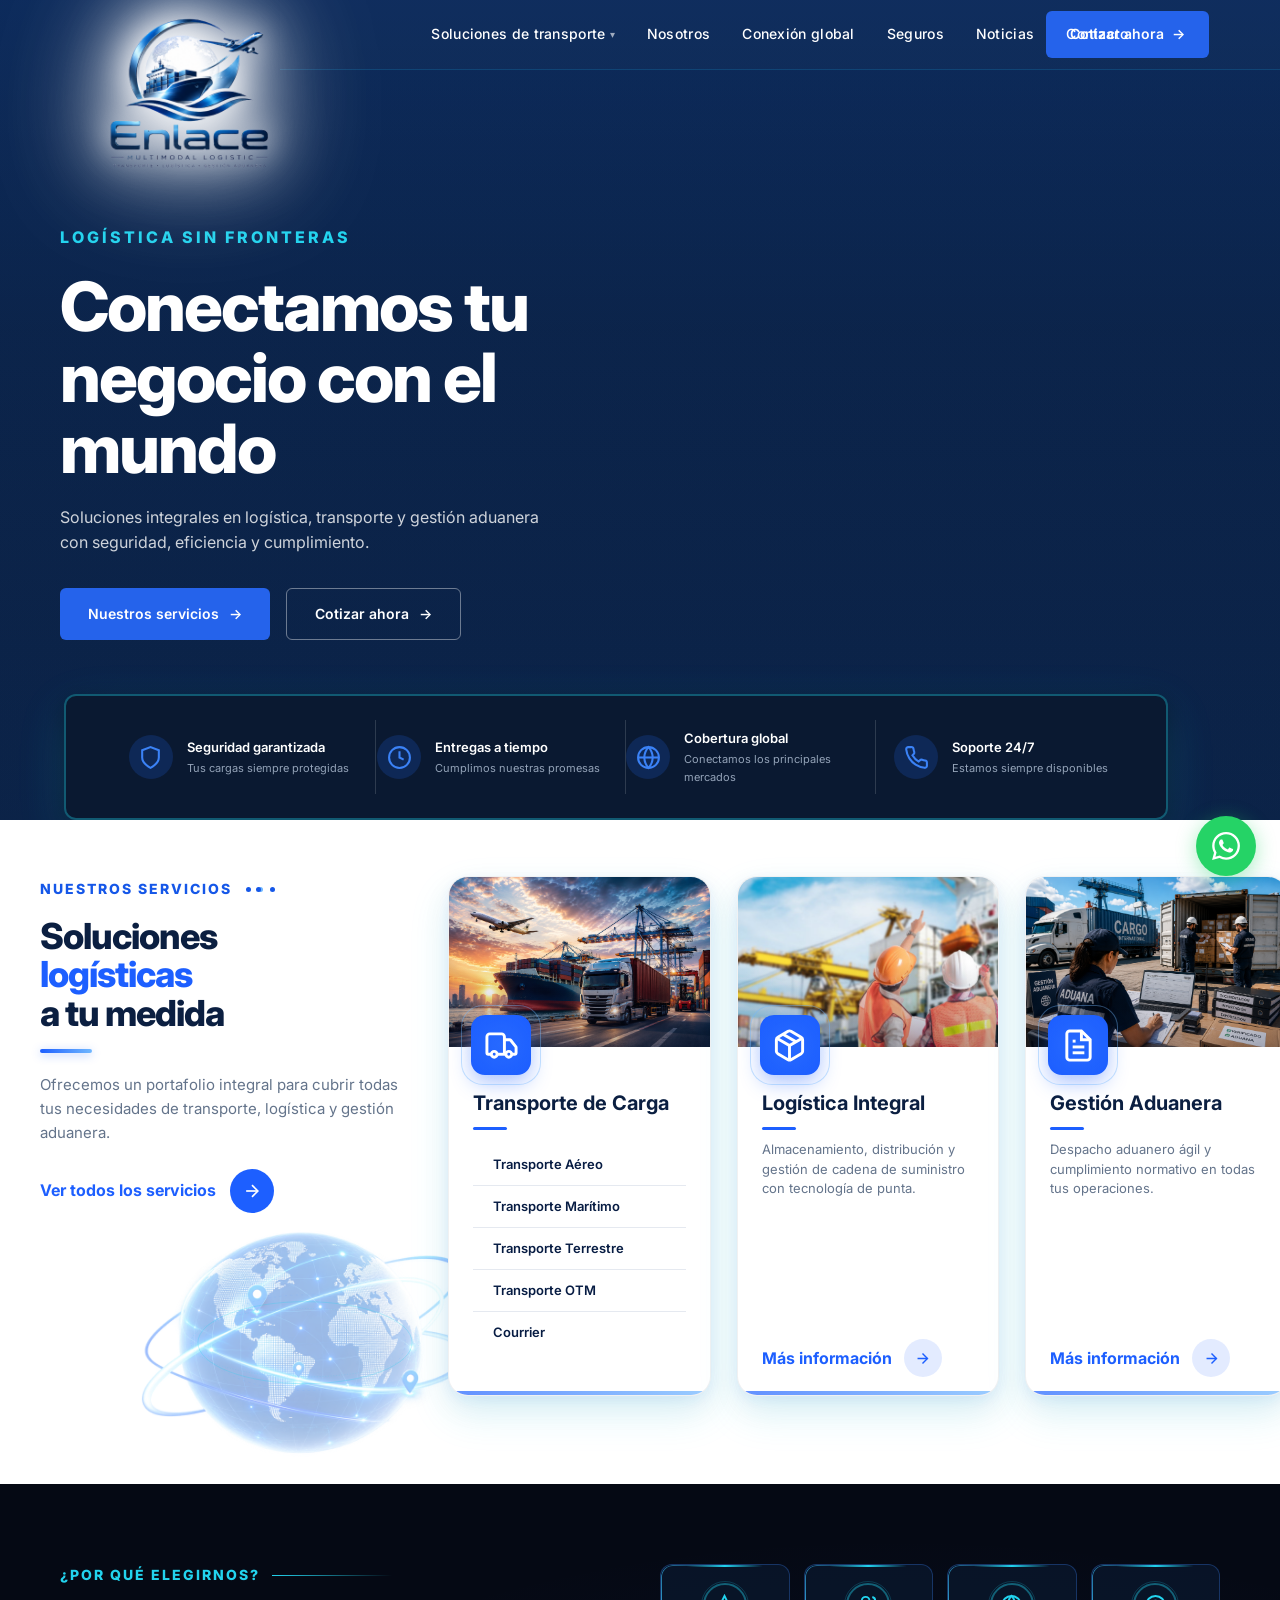
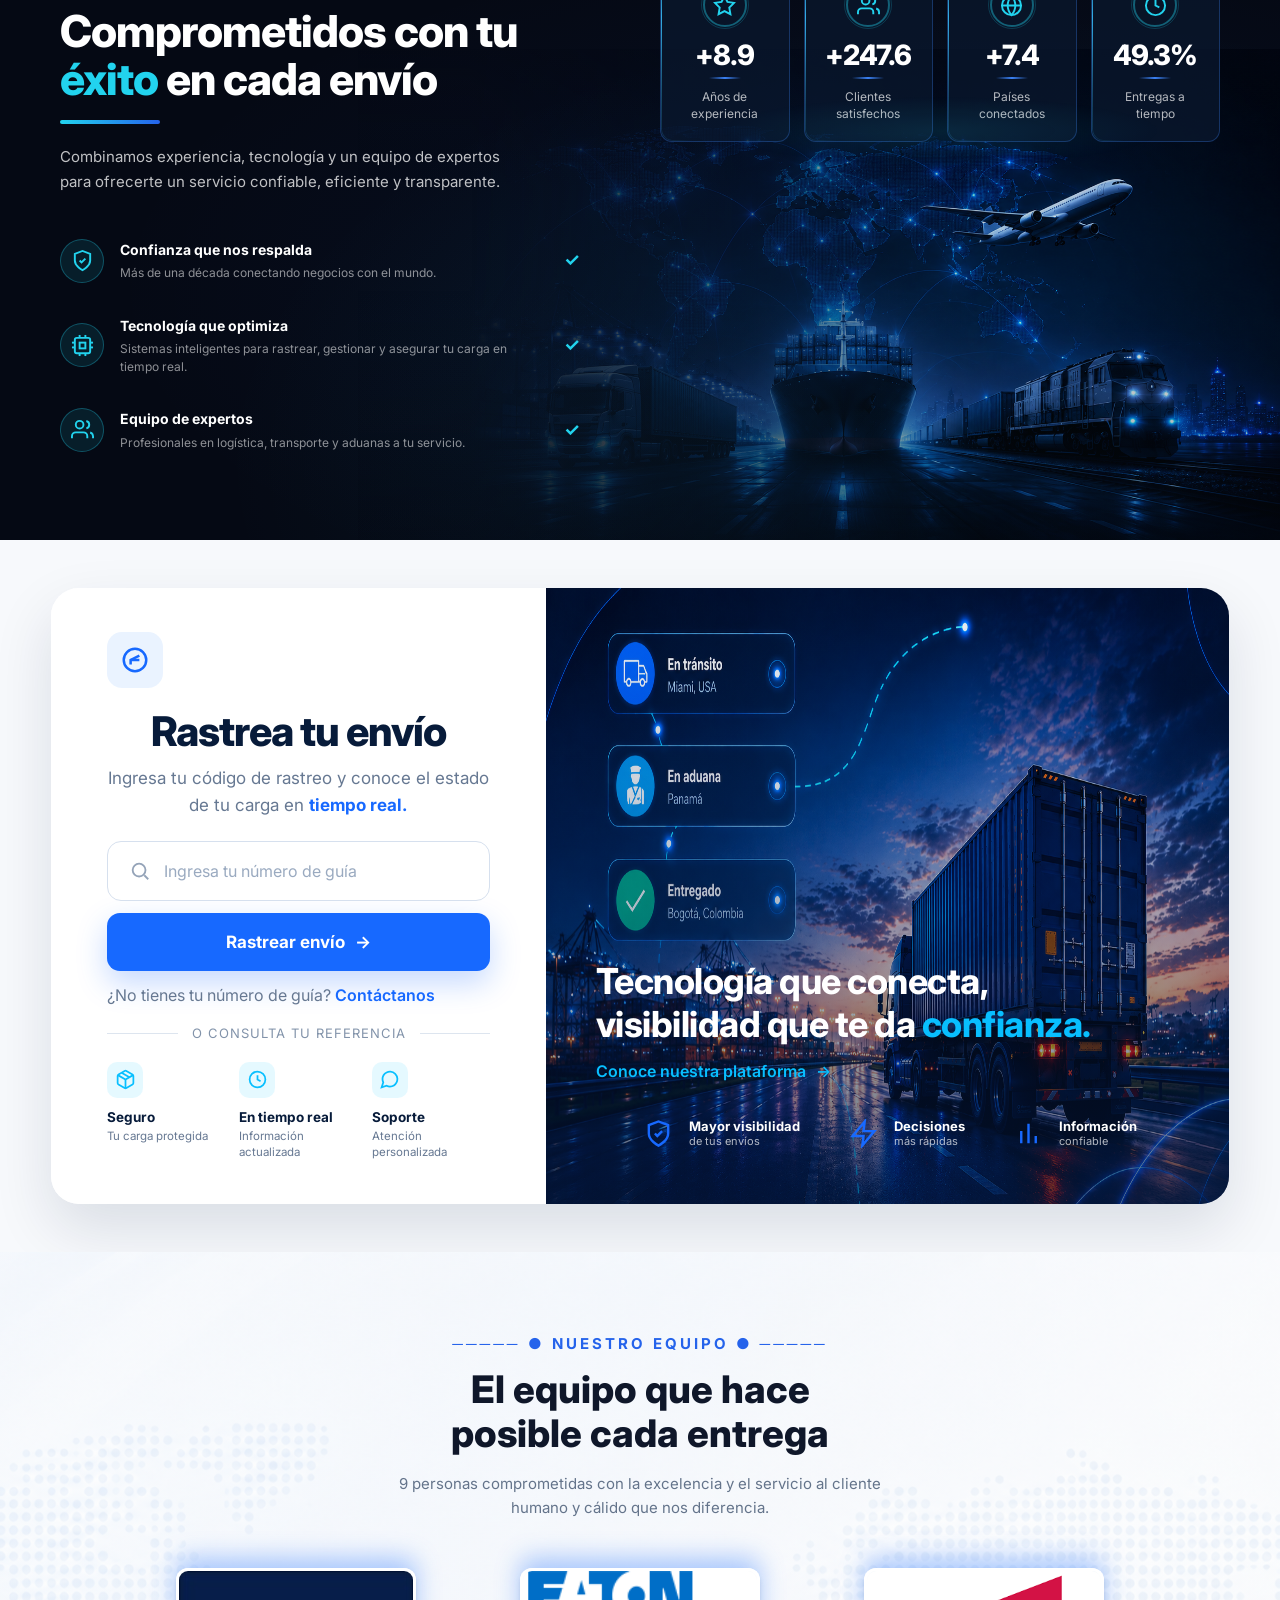
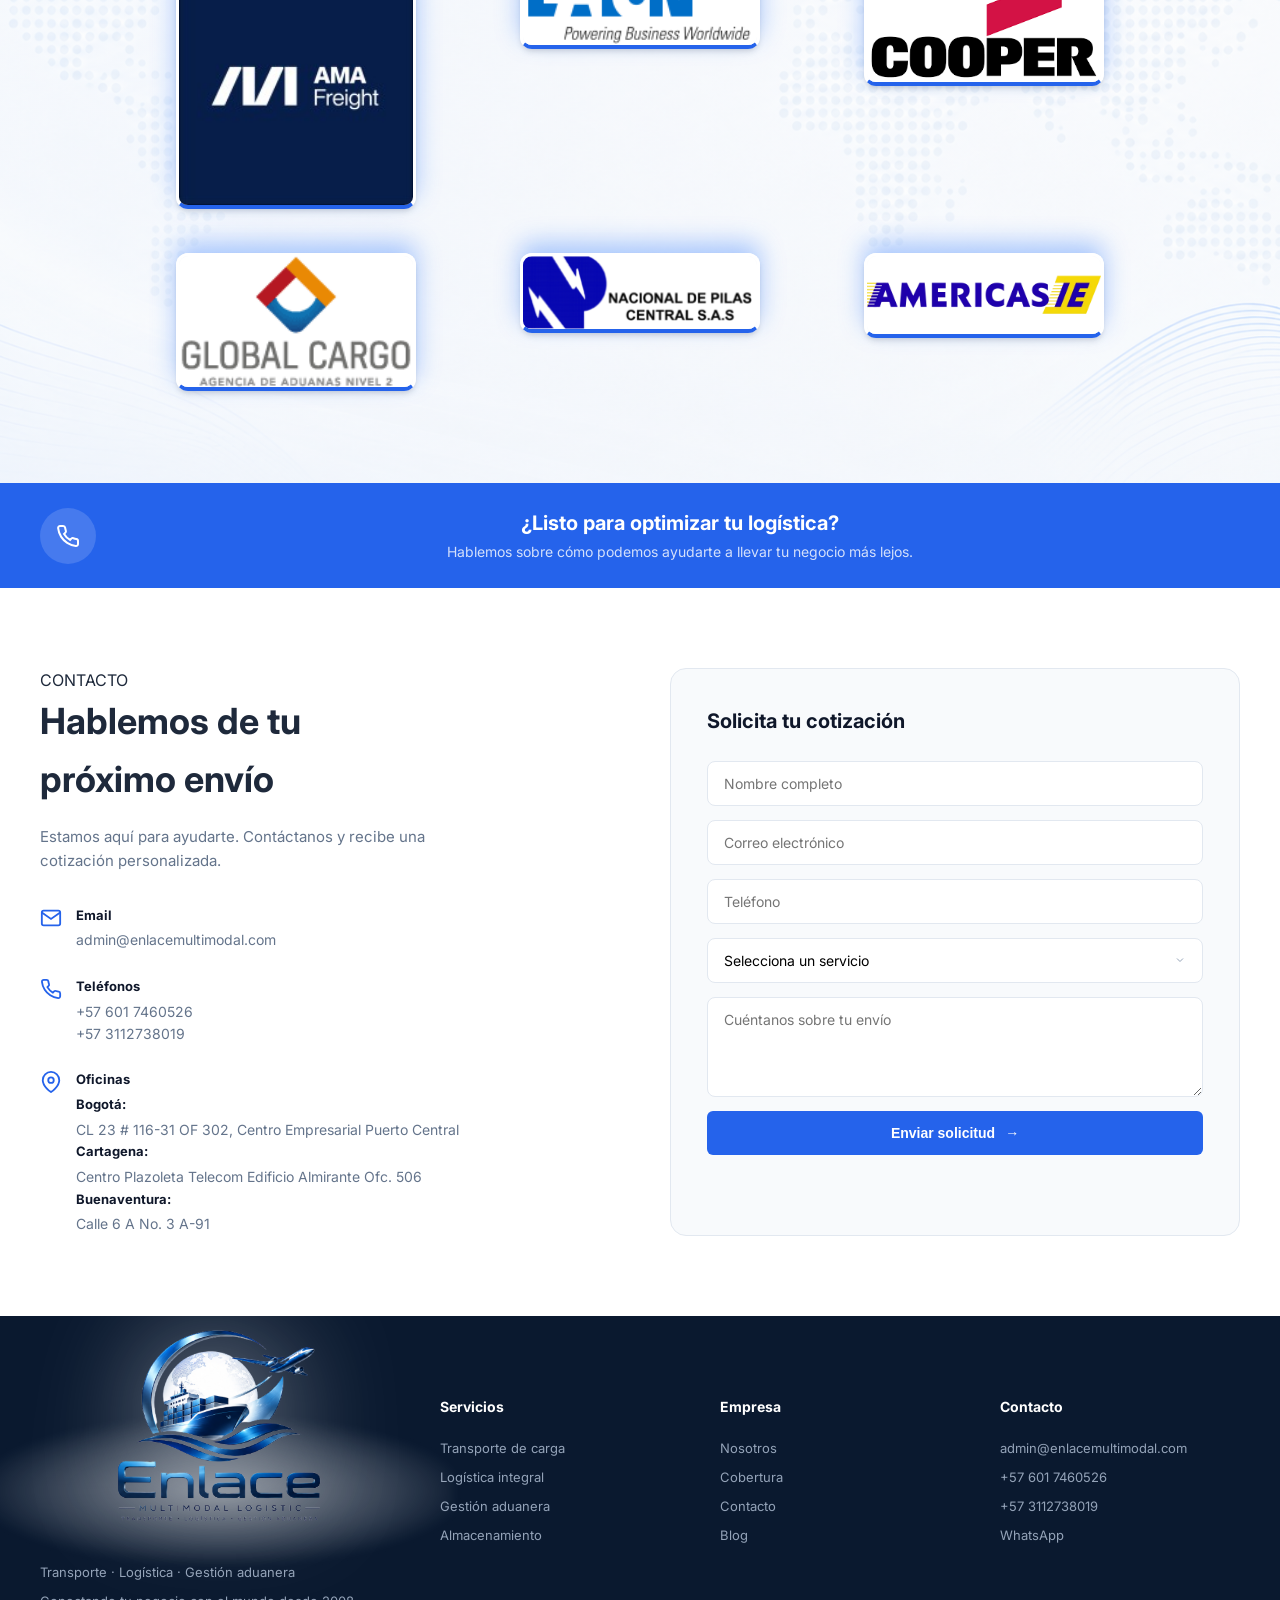
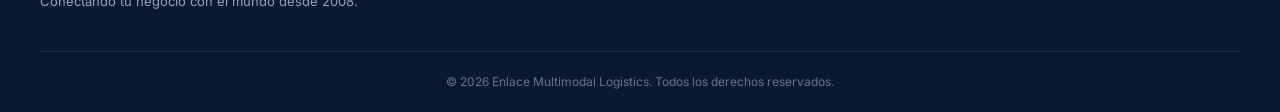
==== commit 1202c71b: "Ajustes de navbar, logo fijo, dropdown, colores y responsive en todas las paginas" ====
--- a/index.html
+++ b/index.html
@@ -12,20 +12,22 @@
   <link rel="icon" type="image/png" href="favicon.png" />
 </head>
 <body>
+  <!-- LOGO FIJO -->
+  <a href="index.html" class="fixed-logo">
+    <img src="logo.png" alt="Enlace Multimodal Logistics" />
+  </a>
 
   <!-- NAVBAR -->
   <header class="navbar" id="navbar">
     <div class="nav-container">
-      <a class="nav-brand" href="#inicio">
-          <img src="logo.png" alt="Enlace Multimodal Logistics" class="brand-logo" />
-      </a>
+
       <nav class="nav-links">
         <div class="nav-dropdown">
           <a href="javascript:void(0)">Soluciones de transporte <span class="arrow-down">▾</span></a>
           <div class="nav-dropdown-menu">
             <a href="transporte-aereo.html">Transporte Aéreo</a>
+            <a href="transporte-maritimo.html">Transporte Marítimo</a>
             <a href="transporte-terrestre.html">Transporte Terrestre</a>
-            <a href="transporte-maritimo.html">Transporte Marítimo</a>
             <a href="transporte-otm.html">Transporte OTM</a>
             <a href="courrier.html">Courrier</a>
           </div>
@@ -169,8 +171,8 @@
               <div class="svc-card-rule"></div>
               <div class="svc-card-links">
                 <a href="transporte-aereo.html">Transporte Aéreo</a>
+                <a href="transporte-maritimo.html">Transporte Marítimo</a>
                 <a href="transporte-terrestre.html">Transporte Terrestre</a>
-                <a href="transporte-maritimo.html">Transporte Marítimo</a>
                 <a href="transporte-otm.html">Transporte OTM</a>
                 <a href="courrier.html">Courrier</a>
               </div>
@@ -462,15 +464,15 @@
               <svg viewBox="0 0 24 24" fill="none" stroke="currentColor" stroke-width="2"><path d="M4 4h16c1.1 0 2 .9 2 2v12c0 1.1-.9 2-2 2H4c-1.1 0-2-.9-2-2V6c0-1.1.9-2 2-2z"/><polyline points="22,6 12,13 2,6"/></svg>
               <div>
                 <strong>Email</strong>
-                <a href="mailto:info@enlacemultimodal.com">info@enlacemultimodal.com</a>
+                 <a href="mailto:admin@enlacemultimodal.com">admin@enlacemultimodal.com</a>
               </div>
             </div>
             <div class="contact-detail">
               <svg viewBox="0 0 24 24" fill="none" stroke="currentColor" stroke-width="2"><path d="M22 16.92v3a2 2 0 0 1-2.18 2 19.79 19.79 0 0 1-8.63-3.07 19.5 19.5 0 0 1-6-6 19.79 19.79 0 0 1-3.07-8.67A2 2 0 0 1 4.11 2h3a2 2 0 0 1 2 1.72c.127.96.361 1.903.7 2.81a2 2 0 0 1-.45 2.11L8.09 9.91a16 16 0 0 0 6 6l1.27-1.27a2 2 0 0 1 2.11-.45c.907.339 1.85.573 2.81.7A2 2 0 0 1 22 16.92z"/></svg>
               <div>
                 <strong>Teléfonos</strong>
-                <span>+(57) 1 744 2860 · 746 0526</span>
-                <span>+(57) 317 382 1000 · 311 273 8019</span>
+                 <span>+57 601 7460526</span>
+                 <span>+57 3112738019</span>
               </div>
             </div>
             <div class="contact-detail">
@@ -533,10 +535,10 @@
       </div>
       <div class="footer-col">
         <strong>Contacto</strong>
-        <a href="mailto:info@enlacemultimodal.com">info@enlacemultimodal.com</a>
-        <a href="tel:+5717442860">+(57) 1 744 2860</a>
-        <a href="tel:+573173821000">+(57) 317 382 1000</a>
-        <a href="https://wa.me/573112738001" target="_blank" rel="noreferrer">WhatsApp</a>
+        <a href="mailto:admin@enlacemultimodal.com">admin@enlacemultimodal.com</a>
+        <a href="tel:+576017460526">+57 601 7460526</a>
+        <a href="tel:+573112738019">+57 3112738019</a>
+        <a href="https://wa.me/573112738019" target="_blank" rel="noreferrer">WhatsApp</a>
       </div>
     </div>
     <div class="footer-bottom container">
--- a/styles.css
+++ b/styles.css
@@ -55,17 +55,32 @@
   position: relative;
   z-index: 1000;
   background: rgba(255, 255, 255, 0.01);
-  -webkit-backdrop-filter: blur(12px);
-  backdrop-filter: blur(12px);
+  border-bottom: none;
+  height: 70px;
+  overflow: visible;
+  margin-left: 280px;
+}
+.nav-links a {
+  color: #FFFFFF;
+  font-size: 14px;
+  font-weight: 500;
+  transition: color 0.3s;
+  display: flex;
+  align-items: center;
+  gap: 4px;
+  letter-spacing: 0.3px;
+  white-space: nowrap;
+}
+.nav-links a:hover { color: #18BFFF; }
+.nav-container {
+  display: flex;
+  align-items: center;
+  justify-content: flex-end;
+  height: 70px;
+  padding: 0 4vw;
+  position: relative;
   border-bottom: 1px solid rgba(24, 191, 255, 0.16);
-}
-.nav-container {
-  display: flex;
-  align-items: center;
-  justify-content: flex-end;
-  height: auto;
-  padding: 0 4vw;
-  position: relative;
+  overflow: visible;
 }
 .nav-brand {
   margin-right: auto;
@@ -74,6 +89,16 @@
   align-items: center;
   gap: 10px;
   color: var(--white);
+  overflow: visible;
+}
+.brand-logo {
+  width: 120px;
+  height: auto;
+  object-fit: contain;
+  filter: drop-shadow(0 0 18px rgba(255, 255, 255, 0.55));
+  transform: scale(3);
+  transform-origin: left bottom;
+  margin-top: 30px;
 }
 /* Halo claro detrás del logo para separarlo del fondo */
 .nav-brand::before {
@@ -89,17 +114,120 @@
   pointer-events: none;
   z-index: 0;
 }
-.nav-brand img {
-  position: relative;
-  z-index: 1;
+body.page-aereo .navbar {
+  background: #061C3C;
+  border-bottom: none;
+  margin-left: 0;
+}
+body.page-maritimo .navbar {
+  background: #061C3C;
+  border-bottom: none;
+  margin-left: 0;
+}
+body.page-maritimo .nav-dropdown-menu a { color: #FFFFFF; }
+body.page-maritimo .nav-dropdown-menu a:hover { background: #0D2E63; color: #18BFFF; }
+body.page-maritimo .nav-links a { color: #FFFFFF; }
+body.page-maritimo .nav-links a:hover { color: #18BFFF; }
+body.page-maritimo .nav-links .active { color: #18BFFF; }
+body.page-maritimo .nav-cta { background: #2563EB; color: #fff; }
+body.page-maritimo .nav-cta:hover { background: #1D4ED8; }
+body.page-terrestre .navbar {
+  background: #061C3C;
+  border-bottom: none;
+  margin-left: 0;
+}
+body.page-terrestre .nav-dropdown-menu a { color: #FFFFFF; }
+body.page-terrestre .nav-dropdown-menu a:hover { background: #0D2E63; color: #18BFFF; }
+body.page-terrestre .nav-links a { color: #FFFFFF; }
+body.page-terrestre .nav-links a:hover { color: #18BFFF; }
+body.page-terrestre .nav-links .active { color: #18BFFF; }
+body.page-terrestre .nav-cta { background: #2563EB; color: #fff; margin-right: 0; }
+body.page-terrestre .nav-cta:hover { background: #1D4ED8; }
+body.page-terrestre .fixed-logo img {
+  width: 230px;
+  filter: drop-shadow(0 0 15px rgba(255, 255, 255, 1)) drop-shadow(0 0 30px rgba(255, 255, 255, 1)) drop-shadow(0 0 50px rgba(255, 255, 255, 0.8));
+}
+body.page-otm .navbar {
+  background: #061C3C;
+  border-bottom: none;
+  margin-left: 0;
+}
+body.page-otm .nav-dropdown-menu a { color: #FFFFFF; }
+body.page-otm .nav-dropdown-menu a:hover { background: #0D2E63; color: #18BFFF; }
+body.page-otm .nav-links a { color: #FFFFFF; }
+body.page-otm .nav-links a:hover { color: #18BFFF; }
+body.page-otm .nav-links .active { color: #18BFFF; }
+body.page-otm .nav-cta { background: #2563EB; color: #fff; margin-right: 0; }
+body.page-otm .nav-cta:hover { background: #1D4ED8; }
+body.page-otm .fixed-logo img {
+  width: 230px;
+  filter: drop-shadow(0 0 15px rgba(255, 255, 255, 1)) drop-shadow(0 0 30px rgba(255, 255, 255, 1)) drop-shadow(0 0 50px rgba(255, 255, 255, 0.8));
+}
+body.page-courrier .navbar {
+  background: #FFFFFF;
+  border-bottom: 1px solid #e5e7eb;
+  margin-left: 0;
+}
+body.page-courrier .nav-dropdown-menu a { color: #061C3C; }
+body.page-courrier .nav-dropdown-menu a:hover { background: #F1F7FF; color: #2563EB; }
+body.page-courrier .nav-links a { color: #061C3C; }
+body.page-courrier .nav-links a:hover { color: #2563EB; }
+body.page-courrier .nav-links .active { color: #18BFFF; }
+body.page-courrier .nav-cta { background: #2563EB; color: #fff; margin-right: 0; }
+body.page-courrier .nav-cta:hover { background: #1D4ED8; }
+body.page-courrier .fixed-logo img {
+  width: 230px;
+}
+body.page-aereo .nav-dropdown-menu a { color: #FFFFFF; }
+body.page-aereo .nav-dropdown-menu a:hover { background: #0D2E63; color: #18BFFF; }
+body.page-aereo .nav-links a { color: #FFFFFF; }
+body.page-aereo .nav-links a:hover { color: #18BFFF; }
+body.page-aereo .nav-links .active { color: #18BFFF; }
+body.page-aereo .nav-cta { background: #2563EB; color: #fff; margin-right: 0; }
+body.page-aereo .nav-cta:hover { background: #1D4ED8; }
+body.page-aereo .fixed-logo img { width: 230px; }
+body.navbar-dark .fixed-logo img {
+  width: 200px;
+  filter: drop-shadow(0 2px 8px rgba(0, 0, 0, 0.5));
+}
+body.seguros-page .fixed-logo img {
+  width: 240px;
+}
+body.seguros-page .nav-cta { margin-right: 0 !important; }
+body.seguros-page .nav-container { justify-content: flex-end; }
+body.page-maritimo .fixed-logo img {
+  width: 230px;
+  filter: drop-shadow(0 0 15px rgba(255, 255, 255, 1)) drop-shadow(0 0 30px rgba(255, 255, 255, 1)) drop-shadow(0 0 50px rgba(255, 255, 255, 0.8));
+}
+body.navbar-dark .navbar {
+  margin-left: 0;
+}
+body.navbar-dark .nav-container {
+  justify-content: center;
 }
 .brand-icon { width: 36px; height: 36px; }
-.brand-logo {
-  width: 160px;
+
+/* Logo fijo superior izquierda - se oculta al hacer scroll */
+.fixed-logo {
+  position: fixed;
+  top: 0px;
+  left: 50px;
+  z-index: 9999;
+  display: block;
+  transition: opacity 0.3s ease, transform 0.3s ease;
+}
+.fixed-logo.hidden {
+  opacity: 0;
+  pointer-events: none;
+  transform: translateY(-20px);
+}
+.fixed-logo img {
+  width: 280px;
   height: auto;
   object-fit: contain;
-  filter: drop-shadow(0 0 18px rgba(255, 255, 255, 0.55));
-}
+  filter: drop-shadow(0 0 15px rgba(255, 255, 255, 1)) drop-shadow(0 0 30px rgba(255, 255, 255, 1)) drop-shadow(0 0 50px rgba(255, 255, 255, 0.8));
+}
+
 .brand-text { display: flex; flex-direction: column; }
 .brand-name {
   font-size: 20px;
@@ -219,6 +347,7 @@
   font-size: 14px;
   font-weight: 600;
   transition: background 0.3s, transform 0.3s;
+  margin-right: 20px;
 }
 .nav-cta:hover {
   background: var(--blue-hover);
@@ -249,6 +378,11 @@
 body.navbar-light .nav-toggle span { background: #071C43; }
 body.navbar-light .nav-dropdown-menu a { color: #071C43; }
 body.navbar-light .nav-dropdown-menu a:hover { background: #F1F7FF; color: #2563EB; }
+body.navbar-light .nav-cta { margin-right: 0 !important; }
+body.navbar-light .fixed-logo img {
+  width: 240px;
+  filter: drop-shadow(0 2px 8px rgba(0, 0, 0, 0.3));
+}
 
 /* Navbar azul oscuro (héroes con imagen) */
 body.navbar-dark .navbar { background: #071A3A; }
@@ -296,7 +430,7 @@
    ============================================ */
 .hero {
   position: relative;
-  min-height: 100vh;
+  min-height: 80vh;
   display: flex;
   flex-direction: column;
   justify-content: flex-end;
@@ -322,9 +456,15 @@
   background-image: url('fondo.png');
   animation-delay: 0s;
 }
+.hero-slide--1::after {
+  background: rgba(10, 25, 47, 0.55);
+}
 .hero-slide--2 {
   background-image: url('carrusel1.png');
   animation-delay: 2.5s;
+}
+.hero-slide--2::after {
+  background: linear-gradient(to right, rgba(10, 25, 47, 0.85) 0%, rgba(10, 25, 47, 0.5) 40%, rgba(10, 25, 47, 0.15) 70%, transparent 100%);
 }
 .hero-slide--3 {
   background-image: url('carrusel2.png');
@@ -383,6 +523,7 @@
   letter-spacing: 3px;
   color: var(--cyan);
   text-transform: uppercase;
+  margin-top: 180px;
   margin-bottom: 20px;
 }
 .hero h1 {
@@ -1078,7 +1219,7 @@
   background: rgba(10, 25, 47, 0.7);
   border: 1px solid rgba(59, 130, 246, 0.3);
   border-radius: 12px;
-  padding: 24px 14px;
+  padding: 18px 14px;
   text-align: center;
   position: relative;
   overflow: hidden;
@@ -1086,11 +1227,8 @@
   flex-direction: column;
   align-items: center;
   justify-content: center;
-  gap: 10px;
-  min-height: 200px;
-  opacity: 0;
-  transform: translateY(20px);
-  transition: opacity 0.7s cubic-bezier(0.22, 1, 0.36, 1), transform 0.7s cubic-bezier(0.22, 1, 0.36, 1), border-color 0.3s, box-shadow 0.3s;
+  gap: 8px;
+  min-height: 150px;
 }
 .stat-card.stat-card-visible {
   opacity: 1;
@@ -1931,7 +2069,7 @@
    ============================================ */
 .footer {
   background: var(--navy);
-  padding: 60px 0 0;
+  padding: 80px 0 0;
 }
 .footer-grid {
   display: grid;
@@ -1940,7 +2078,7 @@
   padding-bottom: 40px;
   border-bottom: 1px solid rgba(255,255,255,0.08);
 }
-.footer-brand .nav-brand { margin-bottom: 16px; }
+.footer-brand .nav-brand { margin-bottom: 16px; margin-top: 40px; }
 .footer-brand p {
   color: var(--gray-400);
   font-size: 13px;
@@ -2017,7 +2155,7 @@
   .trust-item:nth-child(2) { border-right: none; }
   .services-container { grid-template-columns: 1fr; gap: 40px; }
   .services-intro { padding-top: 0; }
-  .brand-logo { width: 145px; }
+  .brand-logo { width: 120px; height: auto; transform: scale(2.5); transform-origin: left center; }
   .hero { margin-top: -132px; }
   .svc-globe { width: 270px; left: 80px; top: 200px; }
   .services-grid { grid-template-columns: repeat(2, 1fr); }
@@ -2043,8 +2181,8 @@
   .container { width: min(100% - 32px, 600px); }
   .nav-links, .nav-cta { display: none; }
   .nav-toggle { display: flex; }
-  .nav-container { height: auto; }
-  .brand-logo { width: 130px; height: auto; }
+  .nav-container { height: 70px; }
+  .brand-logo { width: 100px; height: auto; transform: scale(2.4); transform-origin: left center; }
   .hero { margin-top: -110px; }
   .mobile-menu { top: 110px; }
   .hero-content { padding-top: 90px; padding-bottom: 100px; }
@@ -2112,7 +2250,7 @@
 }
 
 @media (max-width: 480px) {
-  .brand-logo { width: 120px; height: auto; }
+  .brand-logo { width: 90px; height: auto; transform: scale(2.2); transform-origin: left center; }
   .hero { margin-top: -96px; }
   .mobile-menu { top: 96px; }
   .hero-buttons { flex-direction: column; }
@@ -2807,7 +2945,7 @@
   width: 100%;
   min-height: 0;
   height: auto;
-  padding: 60px 0 160px;
+  padding: 120px 0 160px;
   overflow: hidden;
 }
 .seg-hero .back-arrow {
@@ -7258,6 +7396,10 @@
 body.has-light-header .navbar .nav-cta {
   color: #FFFFFF;
 }
+body.has-light-header .fixed-logo img {
+  width: 230px;
+  filter: drop-shadow(0 2px 8px rgba(0, 0, 0, 0.3));
+}
 
 /* HERO */
 .nt-hero {
@@ -7297,7 +7439,8 @@
   padding: 0 24px;
   height: 100%;
   display: flex;
-  align-items: center;
+  align-items: flex-end;
+  padding-bottom: 40px;
 }
 .nt-hero-content {
   animation: ntFadeUp 0.7s ease-out both;
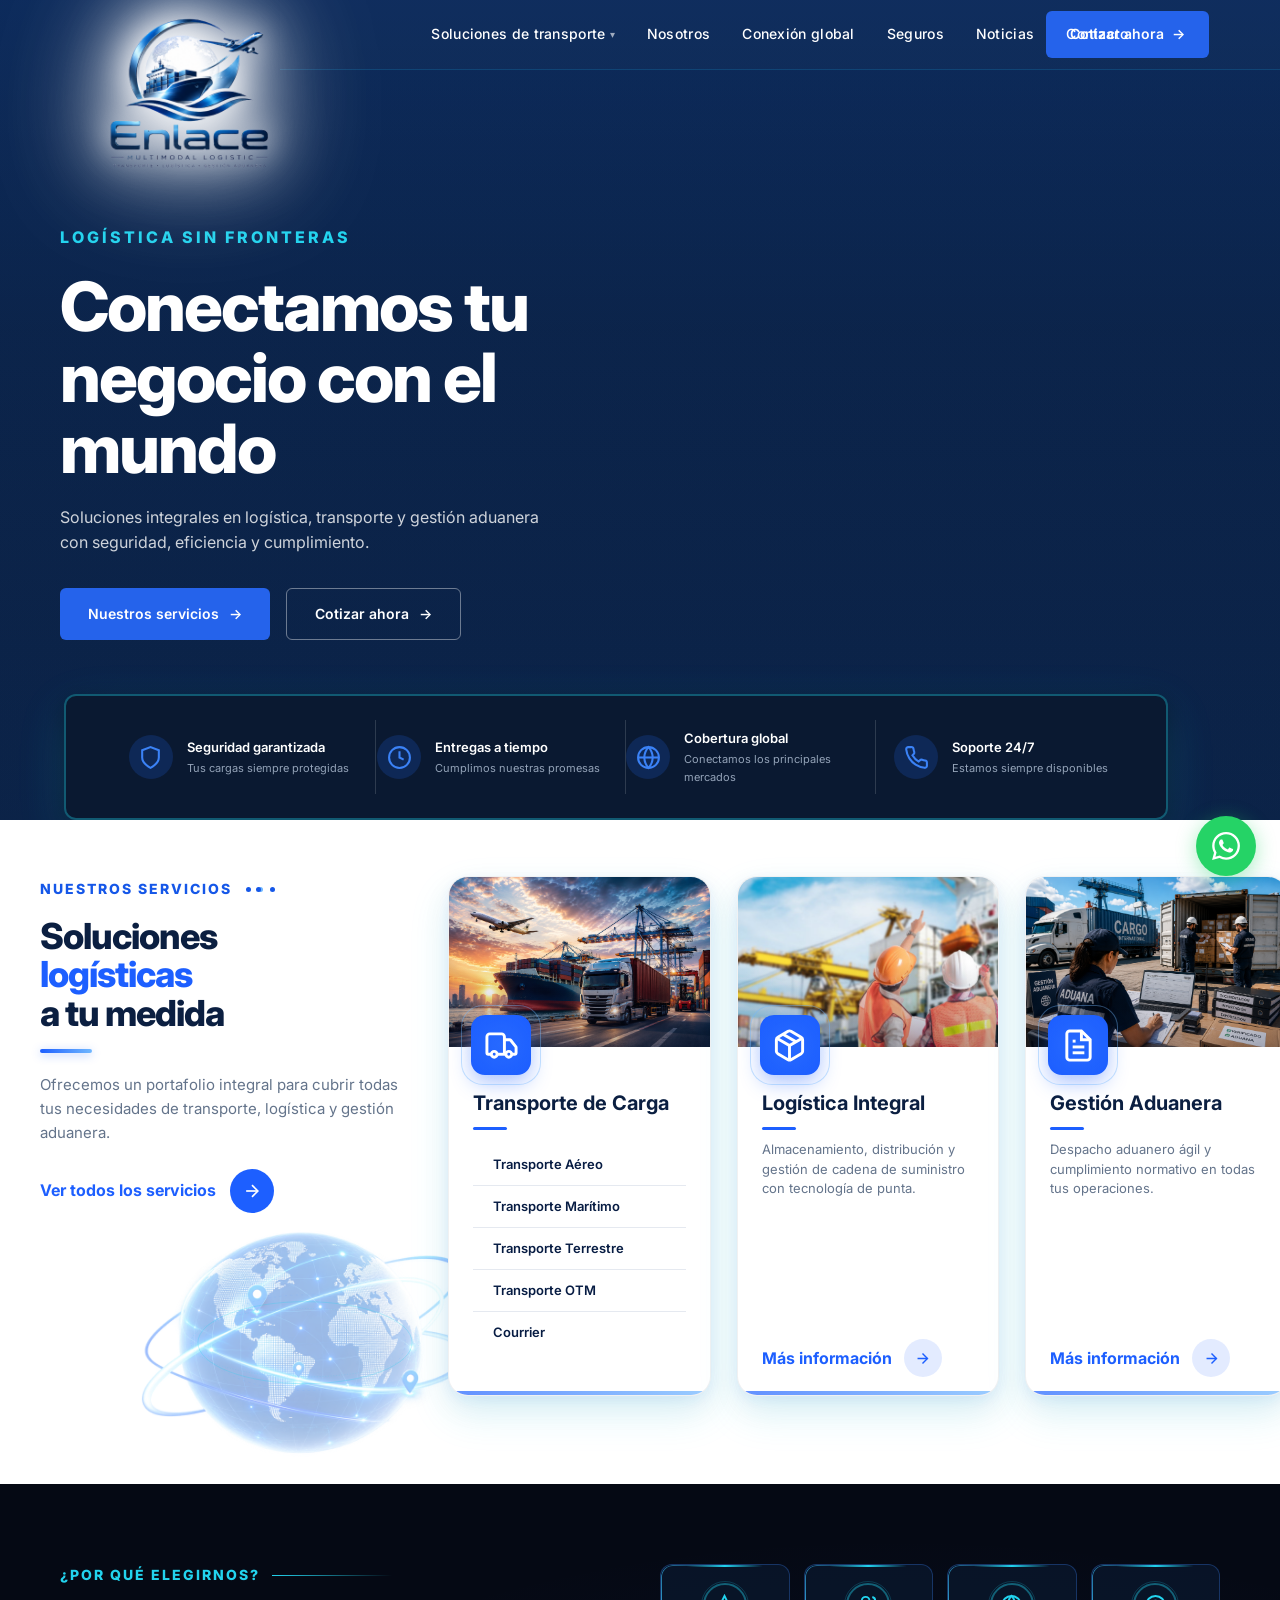
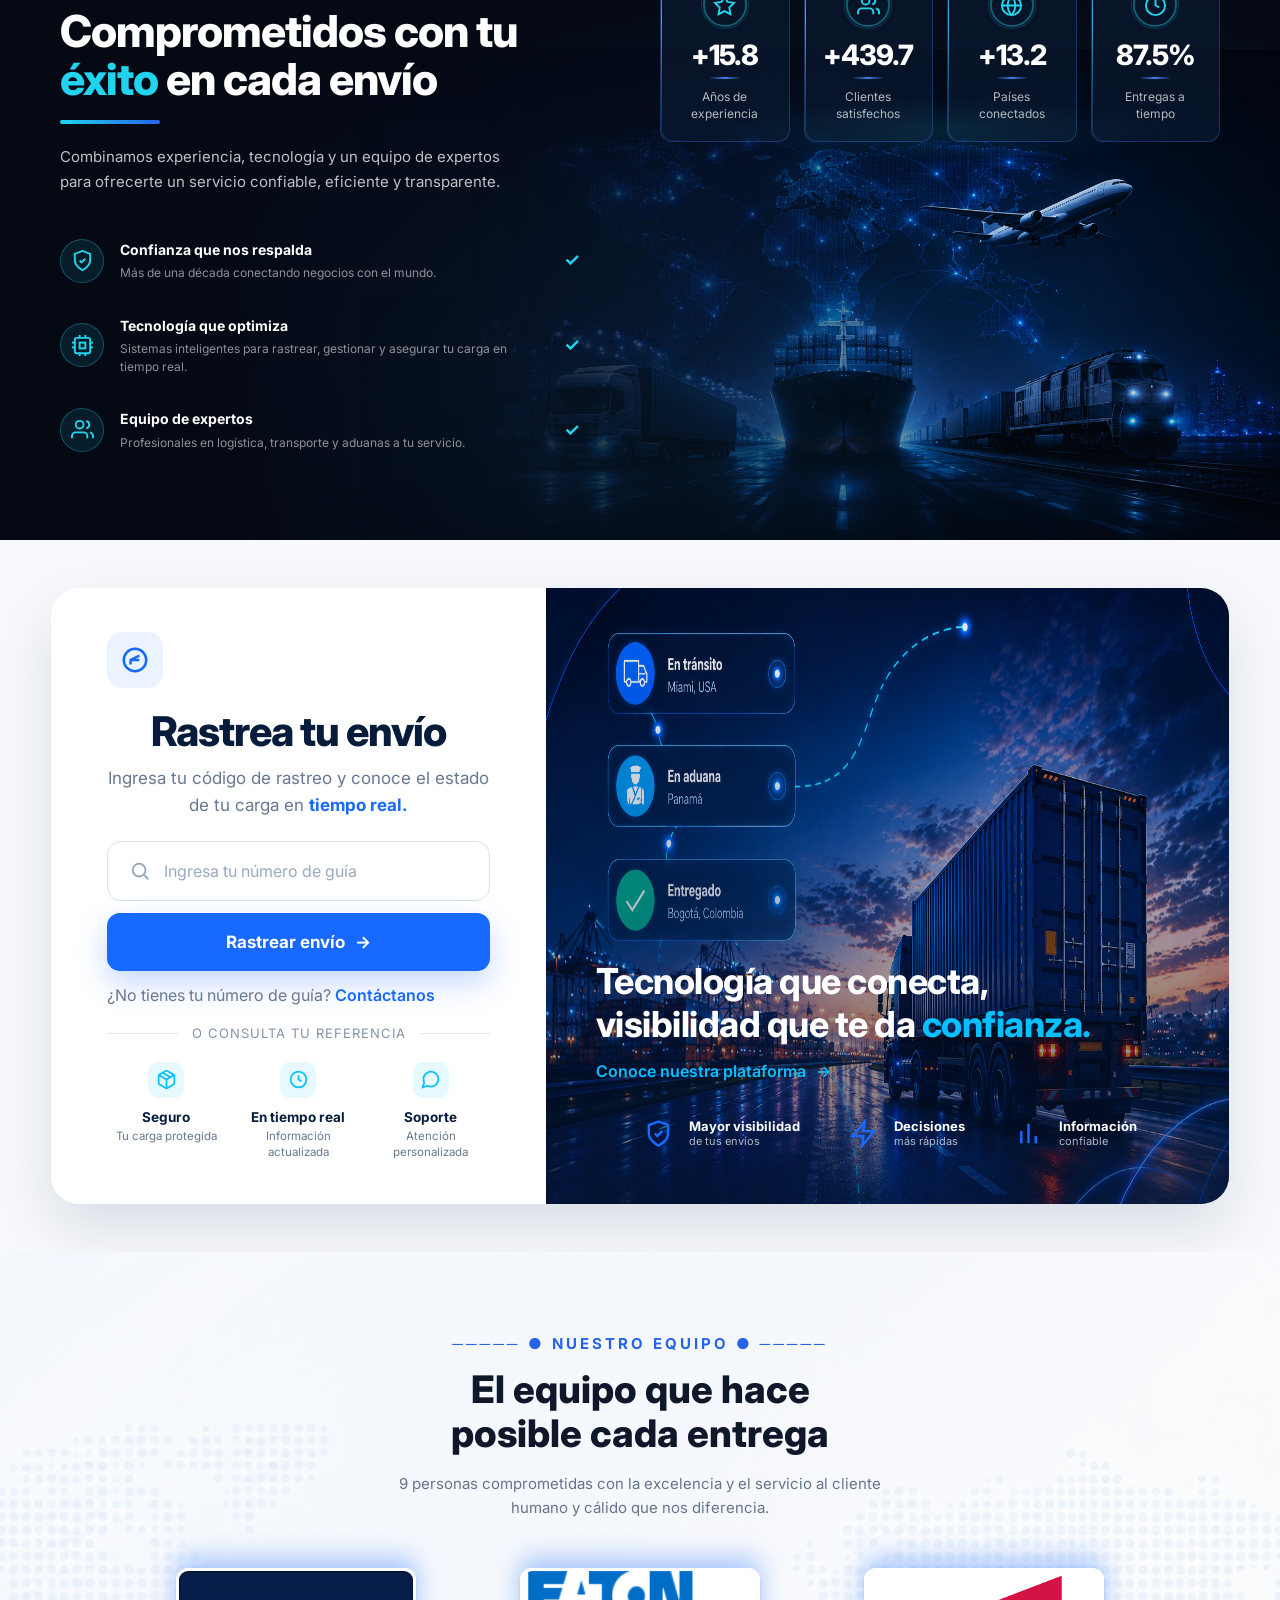
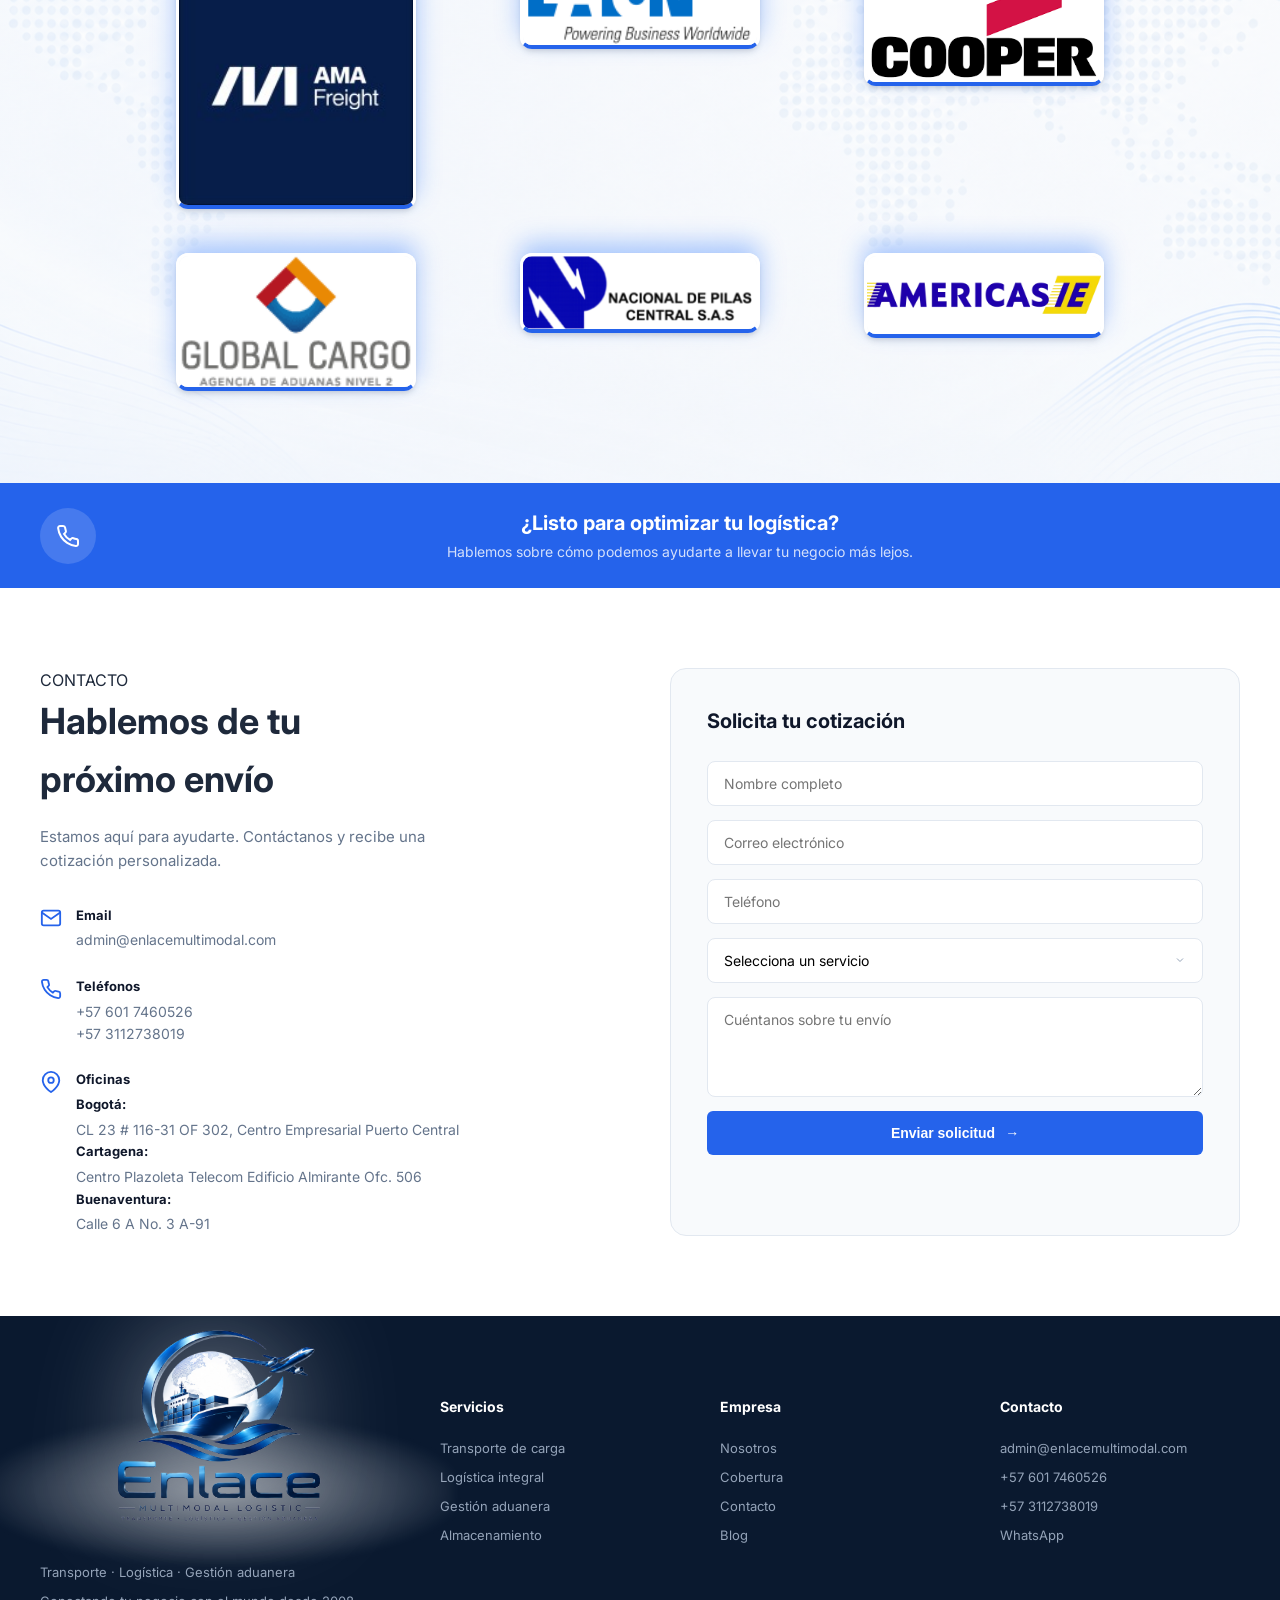
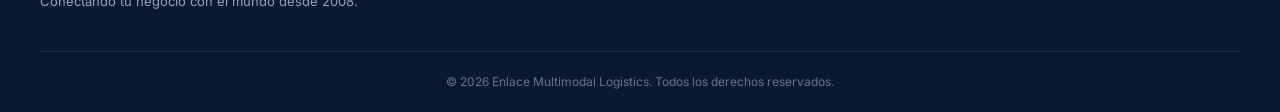
==== commit 7a2f2d5f: "Ajusta la versión móvil del sitio para que menú, héroes, tarjetas y pie se vean bien en el celular. " ====
--- a/index.html
+++ b/index.html
@@ -8,8 +8,8 @@
   <link rel="preconnect" href="https://fonts.googleapis.com">
   <link rel="preconnect" href="https://fonts.gstatic.com" crossorigin>
   <link href="https://fonts.googleapis.com/css2?family=Inter:wght@400;500;600;700;800&display=swap" rel="stylesheet">
-  <link rel="stylesheet" href="styles.css?v=49" />
-  <link rel="icon" type="image/png" href="favicon.png" />
+  <link rel="stylesheet" href="styles.css?v=86" />
+  <link rel="icon" type="image/png" href="favicon1.png" />
 </head>
 <body>
   <!-- LOGO FIJO -->
@@ -47,12 +47,17 @@
 
   <!-- MOBILE MENU -->
   <div class="mobile-menu" id="mobileMenu">
-    <a href="#servicios">Soluciones de transporte</a>
+    <a href="transporte-aereo.html">Transporte Aéreo</a>
+    <a href="transporte-maritimo.html">Transporte Marítimo</a>
+    <a href="transporte-terrestre.html">Transporte Terrestre</a>
+    <a href="transporte-otm.html">Transporte OTM</a>
+    <a href="courrier.html">Courrier</a>
     <a href="nosotros.html">Nosotros</a>
     <a href="#cobertura">Conexión global</a>
     <a href="seguros.html">Seguros</a>
     <a href="noticias.html">Noticias</a>
     <a href="#contacto">Contacto</a>
+    <a href="#contacto" class="mobile-cta">Cotizar ahora</a>
   </div>
 
   <main>
@@ -67,7 +72,7 @@
       </div>
       <div class="hero-content container">
         <span class="hero-tag">LOGÍSTICA SIN FRONTERAS</span>
-        <h1>Conectamos tu<br>negocio con el mundo</h1>
+        <h1>Conectamos tu <br>negocio con el mundo</h1>
         <p class="hero-desc">Soluciones integrales en logística, transporte y gestión aduanera con seguridad, eficiencia y cumplimiento.</p>
         <div class="hero-buttons">
           <a href="#servicios" class="btn btn-primary">Nuestros servicios <span>→</span></a>
@@ -337,10 +342,10 @@
           </div>
           <h2>Rastrea tu envío</h2>
           <p>Ingresa tu código de rastreo y conoce el estado de tu carga en <strong>tiempo real.</strong></p>
-          <form class="tracking-form" onsubmit="return false;">
+          <form class="tracking-form" action="plataforma.html" method="get">
             <div class="tracking-input-wrap">
               <svg viewBox="0 0 24 24" fill="none" stroke="currentColor" stroke-width="2"><circle cx="11" cy="11" r="7"/><line x1="21" y1="21" x2="16.65" y2="16.65"/></svg>
-              <input type="text" placeholder="Ingresa tu número de guía" />
+              <input type="text" name="guia" placeholder="Ingresa tu número de guía" />
             </div>
             <button type="submit" class="tracking-btn">Rastrear envío <span>→</span></button>
           </form>
@@ -372,7 +377,7 @@
           <div class="tracking-overlay"></div>
           <div class="tracking-visual-text">
             <h3>Tecnología que conecta,<br>visibilidad que te da <em>confianza.</em></h3>
-            <a href="#contacto" class="tracking-platform-link">Conoce nuestra plataforma <span>→</span></a>
+            <a href="plataforma.html" class="tracking-platform-link">Conoce nuestra plataforma <span>→</span></a>
           </div>
           <div class="tracking-metrics">
             <div class="tracking-metric">
@@ -547,10 +552,10 @@
   </footer>
 
   <!-- WHATSAPP -->
-  <a class="whatsapp-float" href="https://wa.me/573112738001" target="_blank" rel="noreferrer" aria-label="Contactar por WhatsApp">
+  <a class="whatsapp-float" href="https://wa.me/573112738019" target="_blank" rel="noreferrer" aria-label="Contactar por WhatsApp">
     <svg viewBox="0 0 24 24" fill="white" width="28" height="28"><path d="M17.472 14.382c-.297-.149-1.758-.867-2.03-.967-.273-.099-.471-.148-.67.15-.197.297-.767.966-.94 1.164-.173.199-.347.223-.644.075-.297-.15-1.255-.463-2.39-1.475-.883-.788-1.48-1.761-1.653-2.059-.173-.297-.018-.458.13-.606.134-.133.298-.347.446-.52.149-.174.198-.298.298-.497.099-.198.05-.371-.025-.52-.075-.149-.669-1.612-.916-2.207-.242-.579-.487-.5-.669-.51-.173-.008-.371-.01-.57-.01-.198 0-.52.074-.792.372-.272.297-1.04 1.016-1.04 2.479 0 1.462 1.065 2.875 1.213 3.074.149.198 2.096 3.2 5.077 4.487.709.306 1.262.489 1.694.625.712.227 1.36.195 1.871.118.571-.085 1.758-.719 2.006-1.413.248-.694.248-1.289.173-1.413-.074-.124-.272-.198-.57-.347m-5.421 7.403h-.004a9.87 9.87 0 01-5.031-1.378l-.361-.214-3.741.982.998-3.648-.235-.374a9.86 9.86 0 01-1.51-5.26c.001-5.45 4.436-9.884 9.888-9.884 2.64 0 5.122 1.03 6.988 2.898a9.825 9.825 0 012.893 6.994c-.003 5.45-4.437 9.884-9.885 9.884m8.413-18.297A11.815 11.815 0 0012.05 0C5.495 0 .16 5.335.157 11.892c0 2.096.547 4.142 1.588 5.945L.057 24l6.305-1.654a11.882 11.882 0 005.683 1.448h.005c6.554 0 11.89-5.335 11.893-11.893a11.821 11.821 0 00-3.48-8.413z"/></svg>
   </a>
 
-  <script src="script.js"></script>
+  <script src="script.js?v=3"></script>
 </body>
 </html>
--- a/styles.css
+++ b/styles.css
@@ -168,6 +168,7 @@
   border-bottom: 1px solid #e5e7eb;
   margin-left: 0;
 }
+body.page-courrier .nav-dropdown-menu { background: #FFFFFF; border: 1px solid #e5e7eb; backdrop-filter: blur(10px); }
 body.page-courrier .nav-dropdown-menu a { color: #061C3C; }
 body.page-courrier .nav-dropdown-menu a:hover { background: #F1F7FF; color: #2563EB; }
 body.page-courrier .nav-links a { color: #061C3C; }
@@ -191,10 +192,11 @@
   filter: drop-shadow(0 2px 8px rgba(0, 0, 0, 0.5));
 }
 body.seguros-page .fixed-logo img {
-  width: 240px;
+  width: 230px;
+  filter: drop-shadow(0 0 15px rgba(255, 255, 255, 1)) drop-shadow(0 0 30px rgba(255, 255, 255, 1)) drop-shadow(0 0 50px rgba(255, 255, 255, 0.8));
 }
 body.seguros-page .nav-cta { margin-right: 0 !important; }
-body.seguros-page .nav-container { justify-content: flex-end; }
+body.seguros-page .nav-container { justify-content: flex-end !important; }
 body.page-maritimo .fixed-logo img {
   width: 230px;
   filter: drop-shadow(0 0 15px rgba(255, 255, 255, 1)) drop-shadow(0 0 30px rgba(255, 255, 255, 1)) drop-shadow(0 0 50px rgba(255, 255, 255, 0.8));
@@ -376,6 +378,7 @@
 body.navbar-light .nav-links a { color: #071C43; }
 body.navbar-light .nav-links a:hover { color: #2563EB; }
 body.navbar-light .nav-toggle span { background: #071C43; }
+body.navbar-light .nav-dropdown-menu { background: #FFFFFF; border: 1px solid #e5e7eb; backdrop-filter: blur(10px); }
 body.navbar-light .nav-dropdown-menu a { color: #071C43; }
 body.navbar-light .nav-dropdown-menu a:hover { background: #F1F7FF; color: #2563EB; }
 body.navbar-light .nav-cta { margin-right: 0 !important; }
@@ -1565,6 +1568,8 @@
 .tracking-benefit {
   display: flex;
   flex-direction: column;
+  align-items: center;
+  text-align: center;
   gap: 9px;
 }
 .tb-icon {
@@ -2899,6 +2904,17 @@
     );
   }
   .no-indicators-bar { grid-template-columns: repeat(2, 1fr); }
+  .no-indicator {
+    padding: 12px 14px;
+    gap: 10px;
+  }
+  .no-indicator-icon {
+    width: 40px;
+    height: 40px;
+    min-width: 40px;
+    border-radius: 10px;
+  }
+  .no-indicator-icon svg { width: 22px; height: 22px; }
   .no-indicator:nth-child(2)::after { display: none; }
   .no-map-text-inner { grid-template-columns: 1fr; gap: 40px; padding: 0 24px; }
   .no-map-quote { padding: 24px 20px; margin: 30px 16px 0; }
@@ -3425,6 +3441,20 @@
     grid-auto-columns: calc((100% - 12px) / 2);
     gap: 12px;
   }
+}
+
+@media (max-width: 768px) and (min-width: 481px) {
+  .seg-benefits {
+    display: flex;
+    flex-wrap: wrap;
+    justify-content: center;
+  }
+  .seg-benefit {
+    flex: 0 0 calc(100% / 3);
+    max-width: calc(100% / 3);
+  }
+  .seg-benefit:nth-child(4) { border-left: none; }
+  .seg-benefit:nth-child(5) { border-left: 1px solid rgba(20, 90, 200, 0.10); }
 }
 
 /* ============================================
@@ -4387,8 +4417,9 @@
   display: flex;
   justify-content: center;
 }
-.tt-map svg {
-  width: 200px;
+.tt-map svg,
+.tt-map img {
+  width: 280px;
   height: auto;
 }
 .tt-map-node {
@@ -5176,6 +5207,24 @@
   .tm-coverage-stats { flex-direction: column; align-items: center; }
 }
 
+@media (max-width: 768px) and (min-width: 481px) {
+  .tm-services-grid .tm-service:last-child {
+    grid-column: 1 / -1;
+    width: calc((100% - 16px) / 2);
+    justify-self: center;
+  }
+  .tm-why-benefits {
+    display: flex;
+    flex-wrap: wrap;
+    justify-content: center;
+    gap: 20px;
+  }
+  .tm-why-benefit {
+    flex: 0 0 calc((100% - 40px) / 3);
+    max-width: calc((100% - 40px) / 3);
+  }
+}
+
 /* ============================================
    TRANSPORTE OTM
    ============================================ */
@@ -5759,6 +5808,9 @@
   .otm-hero-inner { align-items: flex-start; padding-top: 70px; }
   .otm-hero-content { margin-left: 0; }
   .otm-hero-content h1 { font-size: 27px; }
+  .otm-why-left { text-align: center; }
+  .otm-why-left h2 { margin-left: 0; text-align: center; }
+  .otm-why-line { margin-left: auto; margin-right: auto; }
   .otm-services-grid { grid-template-columns: repeat(2, 1fr); }
   .otm-coverage-left { text-align: center; }
   .otm-coverage-left p { margin: 0 auto 14px; }
@@ -5794,6 +5846,14 @@
   .otm-services-grid { grid-template-columns: 1fr; }
   .otm-why-benefits { grid-template-columns: 1fr; }
   .otm-coverage-stats { flex-direction: column; align-items: center; }
+}
+
+@media (max-width: 768px) and (min-width: 481px) {
+  .otm-services-grid .otm-service:last-child {
+    grid-column: 1 / -1;
+    width: calc((100% - 16px) / 2);
+    justify-self: center;
+  }
 }
 
 /* ============================================
@@ -6245,12 +6305,27 @@
   justify-content: space-between;
   gap: 30px;
 }
+.cr-coverage-left {
+  display: flex;
+  flex-direction: row;
+  align-items: center;
+  justify-content: space-between;
+  width: 100%;
+  gap: 20px;
+}
+.cr-coverage-text {
+  flex: 1;
+}
+.cr-coverage-text h2 {
+  white-space: nowrap;
+}
 .cr-coverage-left h2 {
   font-size: 26px;
   font-weight: 800;
   text-transform: uppercase;
   color: #FFFFFF;
   margin: 0 0 10px;
+  white-space: nowrap;
 }
 .cr-coverage-left p {
   font-size: 15px;
@@ -6272,6 +6347,7 @@
   text-decoration: none;
   white-space: nowrap;
   transition: background 0.25s;
+  flex-shrink: 0;
 }
 .cr-coverage-btn span { transition: transform 0.25s; }
 .cr-coverage-btn:hover { background: #0b52c0; }
@@ -6339,6 +6415,8 @@
   .cr-hero-inner { align-items: flex-start; padding-top: 70px; }
   .cr-hero-content { margin-left: 0; }
   .cr-services-grid { grid-template-columns: repeat(2, 1fr); }
+  .cr-why-title { text-align: center; }
+  .cr-why-line { margin-left: auto; margin-right: auto; }
   .cr-process-track {
     grid-template-columns: 1fr;
     gap: 26px;
@@ -6372,6 +6450,14 @@
   .cr-services-grid { grid-template-columns: 1fr; }
   .cr-why-benefits { grid-template-columns: 1fr; }
   .cr-why-benefit + .cr-why-benefit { border-left: none; border-top: 1px solid rgba(20, 105, 232, 0.12); }
+}
+
+@media (max-width: 768px) and (min-width: 481px) {
+  .cr-services-grid .cr-service:last-child {
+    grid-column: 1 / -1;
+    width: calc((100% - 16px) / 2);
+    justify-self: center;
+  }
 }
 
 /* ============================================
@@ -7859,3 +7945,577 @@
   .nt-newsletter-form { flex-direction: column; align-items: stretch; width: 100%; }
   .nt-newsletter-form input { width: 100%; }
 }
+
+/* ============================================
+   PLATAFORMA DE RASTREO (aún no conectada)
+   ============================================ */
+.platform-soon {
+  min-height: calc(100vh - 220px);
+  display: flex;
+  align-items: center;
+  padding: 140px 0 80px;
+  background: var(--gray-50);
+}
+.platform-soon-card {
+  width: min(680px, 100%);
+  margin: 0 auto;
+  background: var(--white);
+  border: 1px solid var(--gray-200);
+  border-radius: var(--radius-xl);
+  padding: 48px 40px;
+  text-align: center;
+  box-shadow: var(--shadow-lg);
+}
+.platform-soon-card .section-tag {
+  display: inline-block;
+  color: var(--blue);
+  font-size: 12px;
+  font-weight: 700;
+  letter-spacing: 1.5px;
+}
+.platform-soon-card h1 {
+  font-size: clamp(28px, 4vw, 40px);
+  color: var(--navy);
+  line-height: 1.2;
+  margin: 12px 0 16px;
+}
+.platform-soon-card p {
+  color: var(--gray-600);
+  font-size: 16px;
+  margin-bottom: 12px;
+}
+.platform-soon-card .platform-guide {
+  color: var(--navy);
+  font-weight: 600;
+  margin-bottom: 28px;
+}
+.platform-soon-actions {
+  display: flex;
+  justify-content: center;
+  gap: 12px;
+  flex-wrap: wrap;
+  margin-top: 28px;
+}
+.btn-outline-dark {
+  background: transparent;
+  color: var(--navy);
+  border: 1.5px solid var(--gray-300);
+}
+.btn-outline-dark:hover {
+  border-color: var(--blue);
+  color: var(--blue);
+}
+@media (max-width: 480px) {
+  .platform-soon { padding: 120px 0 64px; }
+  .platform-soon-card { padding: 32px 20px; }
+}
+
+/* ============================================
+   MOBILE — encabezado, menú e inicio
+   Solo aplica por debajo de 768px.
+   ============================================ */
+@media (max-width: 768px) {
+  html, body { overflow-x: hidden; }
+  body { padding-top: 64px; }
+
+  .navbar {
+    position: fixed;
+    top: 0;
+    left: 0;
+    right: 0;
+    width: 100%;
+    height: 64px;
+    margin-left: 0;
+    background: #061C3C;
+    z-index: 1002;
+    overflow: visible;
+  }
+  .nav-container {
+    height: 64px;
+    justify-content: flex-end;
+    align-items: center;
+    gap: 0;
+    padding: 0 8px;
+    border-bottom: none;
+    background: transparent;
+  }
+  .nav-links,
+  .nav-cta { display: none; }
+  .nav-toggle {
+    display: flex;
+    width: 44px;
+    height: 44px;
+    align-items: center;
+    justify-content: center;
+    z-index: 1003;
+  }
+  body.page-courrier .nav-toggle span {
+    background: #1469E8;
+  }
+  body.page-courrier .navbar,
+  body.navbar-light .navbar,
+  body.has-light-header .navbar {
+    background: #ffffff;
+    border-bottom: 1px solid #e5e7eb;
+  }
+
+  .fixed-logo {
+    position: absolute;
+    left: 14px;
+    top: 6px;
+    z-index: 1003;
+  }
+  .fixed-logo img {
+    width: 156px !important;
+    max-height: none;
+    height: auto;
+    object-fit: contain;
+    object-position: left top;
+    filter: drop-shadow(0 0 15px rgba(255, 255, 255, 1)) drop-shadow(0 0 30px rgba(255, 255, 255, 1)) drop-shadow(0 0 50px rgba(255, 255, 255, 0.8));
+  }
+  body.page-courrier .fixed-logo img,
+  body.navbar-light .fixed-logo img,
+  body.has-light-header .fixed-logo img {
+    filter: drop-shadow(0 2px 8px rgba(0, 0, 0, 0.3));
+  }
+
+  .mobile-menu {
+    top: 64px;
+    z-index: 1001;
+    max-height: calc(100dvh - 64px);
+    overflow-y: auto;
+    padding: 52px 20px 28px;
+  }
+
+  .hero {
+    display: grid;
+    grid-template-columns: 1fr;
+    margin-top: 0;
+    min-height: 0;
+    justify-content: flex-start;
+    background: #06182f;
+  }
+  .hero-bg {
+    grid-row: 1;
+    grid-column: 1;
+    position: relative;
+    inset: auto;
+    width: 100%;
+    height: 100%;
+    aspect-ratio: auto;
+    min-height: 428px;
+  }
+  .hero-slide {
+    background-size: cover;
+    background-position: center center;
+  }
+  .hero-slide--1 { background-position: 70% center; }
+  .hero-slide--3 { background-position: center 42%; }
+  .hero-slide::after,
+  .hero-slide--1::after,
+  .hero-slide--2::after {
+    background: rgba(10, 25, 47, 0.45);
+  }
+  .hero-overlay,
+  .hero-overlay::after {
+    background: none;
+  }
+  .hero .container {
+    width: min(100% - 32px, 600px);
+    margin-left: auto;
+    margin-right: auto;
+    padding-left: 0;
+  }
+  .hero-content {
+    grid-row: 1;
+    grid-column: 1;
+    z-index: 2;
+    align-self: stretch;
+    display: flex;
+    flex-direction: column;
+    max-width: none;
+    padding-top: 96px;
+    padding-bottom: 28px;
+    transform: none;
+  }
+  .hero-tag {
+    margin-top: 0;
+    margin-bottom: 14px;
+    font-size: 12px;
+    letter-spacing: 1.8px;
+  }
+  .hero h1 {
+    font-size: 32px;
+    line-height: 1.2;
+    letter-spacing: -0.4px;
+    text-wrap: balance;
+    margin-bottom: 16px;
+  }
+  .hero h1 br { display: none; }
+  .hero-desc {
+    font-size: 16px;
+    line-height: 1.55;
+    max-width: none;
+    margin-bottom: 0;
+  }
+  .hero-buttons {
+    flex-direction: row;
+    flex-wrap: wrap;
+    gap: 12px;
+    margin-top: auto;
+    padding-top: 16px;
+  }
+  .hero-buttons .btn {
+    width: auto;
+    flex: 1 1 0;
+    justify-content: center;
+  }
+
+  .trust-bar {
+    grid-row: 2;
+    grid-column: 1;
+    position: relative;
+    z-index: 2;
+    left: auto;
+    bottom: auto;
+    transform: none;
+    width: 100%;
+    max-width: none;
+    margin-top: -12px;
+    padding: 0 16px 28px;
+    background: transparent;
+  }
+  .trust-bar .trust-container {
+    width: 100%;
+    margin: 0;
+    padding: 16px 14px;
+    gap: 16px 12px;
+    grid-template-columns: 1fr 1fr;
+  }
+  .trust-item {
+    justify-content: flex-start;
+    align-items: center;
+    text-align: left;
+    gap: 10px;
+    padding: 4px 2px;
+    border-right: none !important;
+  }
+  .trust-item strong { font-size: 14px; line-height: 1.3; }
+  .trust-item span { font-size: 12px; line-height: 1.35; margin-top: 2px; }
+
+  .svc-globe { display: none; }
+  .services-intro { position: relative; }
+
+  .why-us {
+    display: grid;
+    grid-template-columns: minmax(0, 0.92fr) minmax(0, 1.15fr);
+    column-gap: 12px;
+    row-gap: 28px;
+    align-items: start;
+    padding: 48px 14px 32px;
+  }
+  .why-us-inner { display: contents; }
+  .why-us-left { grid-column: 1 / -1; grid-row: 1; }
+  .why-us-right { grid-column: 1; grid-row: 2; min-width: 0; }
+  .why-us-bg {
+    grid-column: 2;
+    grid-row: 2;
+    position: relative;
+    top: auto;
+    left: auto;
+    right: auto;
+    bottom: auto;
+    order: unset;
+    height: 100%;
+    width: 100%;
+    align-self: stretch;
+  }
+  .why-us-image {
+    position: relative;
+    bottom: auto;
+    right: auto;
+    width: 100%;
+    height: 100%;
+    max-width: none;
+    opacity: 1;
+  }
+  .why-us-image img {
+    width: 100%;
+    height: 100%;
+    object-fit: cover;
+    object-position: center center;
+    -webkit-mask-image: none;
+    mask-image: none;
+  }
+
+  .tracking-visual-text { bottom: 64px; }
+
+  .footer { padding-top: 36px; }
+  .footer-brand .nav-brand { margin-top: 0; }
+  .footer-grid {
+    grid-template-columns: 1fr 1fr;
+    column-gap: 20px;
+    row-gap: 28px;
+  }
+  .footer-brand,
+  .footer-col:last-child { grid-column: 1 / -1; }
+
+  .no-hero,
+  .seg-hero,
+  .ta-hero,
+  .tt-hero,
+  .tm-hero,
+  .otm-hero,
+  .cr-hero,
+  .lg-hero,
+  .ad-hero,
+  .nt-hero {
+    position: relative;
+    height: auto;
+    min-height: 280px;
+    padding: 0;
+    display: block;
+    overflow: hidden;
+    background: #ffffff;
+  }
+  .ta-hero,
+  .tt-hero,
+  .tm-hero,
+  .otm-hero,
+  .lg-hero,
+  .seg-hero {
+    background: #06182f;
+  }
+  .ta-hero::before,
+  .tt-hero::before,
+  .tm-hero::before,
+  .otm-hero::before,
+  .lg-hero::before,
+  .seg-hero::before {
+    content: '';
+    position: absolute;
+    inset: 0;
+    z-index: 1;
+    pointer-events: none;
+    background: linear-gradient(90deg, rgba(6, 24, 47, 0.86) 0%, rgba(6, 24, 47, 0.62) 46%, rgba(6, 24, 47, 0.12) 70%, transparent 82%);
+  }
+  .no-hero::before,
+  .cr-hero::before,
+  .ad-hero::before,
+  .nt-hero::before {
+    content: '';
+    position: absolute;
+    inset: 0;
+    z-index: 1;
+    pointer-events: none;
+    background: linear-gradient(90deg, rgba(255, 255, 255, 0.92) 0%, rgba(255, 255, 255, 0.72) 48%, rgba(255, 255, 255, 0.15) 72%, transparent 84%);
+  }
+  .no-hero-bg,
+  .seg-hero-bg,
+  .ta-hero-bg,
+  .tt-hero-bg,
+  .tm-hero-bg,
+  .otm-hero-bg,
+  .cr-hero-bg,
+  .lg-hero-bg,
+  .ad-hero-bg,
+  .nt-hero-bg {
+    position: absolute;
+    inset: 0;
+    width: 100%;
+    height: 100%;
+    animation: none;
+  }
+  .no-hero-bg img,
+  .seg-hero-bg img,
+  .ta-hero-bg img,
+  .tt-hero-bg img,
+  .tm-hero-bg img,
+  .otm-hero-bg img,
+  .cr-hero-bg img,
+  .lg-hero-bg img,
+  .ad-hero-bg img,
+  .nt-hero-bg img {
+    position: absolute;
+    inset: 0;
+    width: 100%;
+    height: 100%;
+    max-height: none;
+    object-fit: cover;
+    object-position: 72% center;
+    display: block;
+    animation: none;
+  }
+  .no-hero-bg::after,
+  .seg-hero-bg::after,
+  .ta-hero-bg::after,
+  .tt-hero-bg::after,
+  .tm-hero-bg::after,
+  .otm-hero-bg::after,
+  .cr-hero-bg::after,
+  .lg-hero-bg::after,
+  .ad-hero-bg::after,
+  .nt-hero-bg::after {
+    content: none;
+  }
+  .tt-hero-shape,
+  .otm-hero-shape,
+  .tm-hero-waves,
+  .seg-routes {
+    display: none;
+  }
+  .no-hero .no-hero-inner,
+  .seg-hero .seg-hero-inner,
+  .ta-hero-inner,
+  .tt-hero-inner,
+  .tm-hero-inner,
+  .otm-hero-inner,
+  .cr-hero-inner,
+  .lg-hero-inner,
+  .ad-hero-inner,
+  .nt-hero-inner {
+    position: relative;
+    z-index: 2;
+    display: block;
+    width: auto;
+    height: auto;
+    max-width: none;
+    margin: 0;
+    padding: 52px 16px 22px;
+    background: transparent;
+  }
+  .no-hero .no-hero-inner {
+    padding-top: 104px;
+  }
+  .ta-hero-content,
+  .tt-hero-content,
+  .tm-hero-content,
+  .otm-hero-content,
+  .lg-hero-content,
+  .cr-hero-content,
+  .ad-hero-content,
+  .no-hero-text,
+  .seg-hero-text {
+    display: flex;
+    flex-direction: column;
+    align-items: flex-start;
+    width: auto;
+    margin-left: 0;
+    max-width: none;
+    min-width: 0;
+  }
+  .ta-hero-eyebrow,
+  .tt-hero-eyebrow,
+  .tm-hero-eyebrow,
+  .otm-hero-eyebrow,
+  .lg-hero-eyebrow,
+  .cr-hero-eyebrow,
+  .ad-pill,
+  .nt-hero-tag,
+  .no-hero .no-pill {
+    margin-top: 0;
+    margin-bottom: 6px;
+    font-size: 12px;
+    letter-spacing: 0.4px;
+    line-height: 1.2;
+    max-width: 68%;
+  }
+  .ta-hero-content h1,
+  .tt-hero-content h1,
+  .tm-hero-content h1,
+  .otm-hero-content h1,
+  .cr-hero-content h1,
+  .lg-hero-content h1,
+  .ad-hero-content h1,
+  .nt-hero-content h1,
+  .no-hero h1,
+  .seg-hero-text h1,
+  .ta-hero-title-line1,
+  .ta-hero-title-blue,
+  .tt-hero-line1,
+  .tt-hero-blue,
+  .tm-hero-line1,
+  .tm-hero-blue,
+  .otm-hero-line1,
+  .otm-hero-blue,
+  .cr-hero-line1,
+  .cr-hero-blue,
+  .lg-hero-line1,
+  .lg-hero-blue {
+    font-size: 20px;
+    line-height: 1.15;
+    letter-spacing: -0.2px;
+    margin-bottom: 8px;
+  }
+  .ta-hero-content h1,
+  .tt-hero-content h1,
+  .tm-hero-content h1,
+  .otm-hero-content h1,
+  .cr-hero-content h1,
+  .lg-hero-content h1,
+  .ad-hero-content h1,
+  .nt-hero-content h1,
+  .no-hero h1,
+  .seg-hero-text h1 {
+    max-width: 68%;
+  }
+  .ta-hero-desc,
+  .tt-hero-desc,
+  .tm-hero-desc,
+  .otm-hero-desc,
+  .cr-hero-desc,
+  .lg-hero-desc,
+  .ad-hero-desc,
+  .nt-hero-desc,
+  .no-hero-sub,
+  .seg-hero-text p {
+    font-size: 13px;
+    line-height: 1.4;
+    margin-bottom: 0;
+    max-width: 68%;
+  }
+  .seg-shield {
+    width: 36px;
+    height: 36px;
+    margin-bottom: 8px;
+  }
+  .ta-hero-benefits,
+  .tt-hero-benefits,
+  .tm-hero-benefits,
+  .otm-hero-benefits,
+  .lg-hero-benefits,
+  .cr-hero-benefits,
+  .cr-hero-buttons,
+  .ad-hero-panel,
+  .ad-hero-buttons {
+    width: 100%;
+    max-width: none;
+    margin-left: 0;
+    margin-top: 16px;
+    grid-template-columns: 1fr 1fr;
+  }
+  .ta-hero-benefits,
+  .tt-hero-benefits,
+  .tm-hero-benefits,
+  .otm-hero-benefits,
+  .lg-hero-benefits {
+    background: rgba(6, 24, 47, 0.45);
+    backdrop-filter: none;
+    -webkit-backdrop-filter: none;
+  }
+  .cr-hero-benefits {
+    gap: 10px;
+    background: none;
+    border: none;
+  }
+  .cr-hero-benefit {
+    background: rgba(6, 24, 47, 0.75);
+    border: none;
+    border-radius: 12px;
+    padding: 10px 8px;
+    color: #ffffff;
+  }
+  .cr-hero-benefit + .cr-hero-benefit {
+    border: none;
+  }
+}
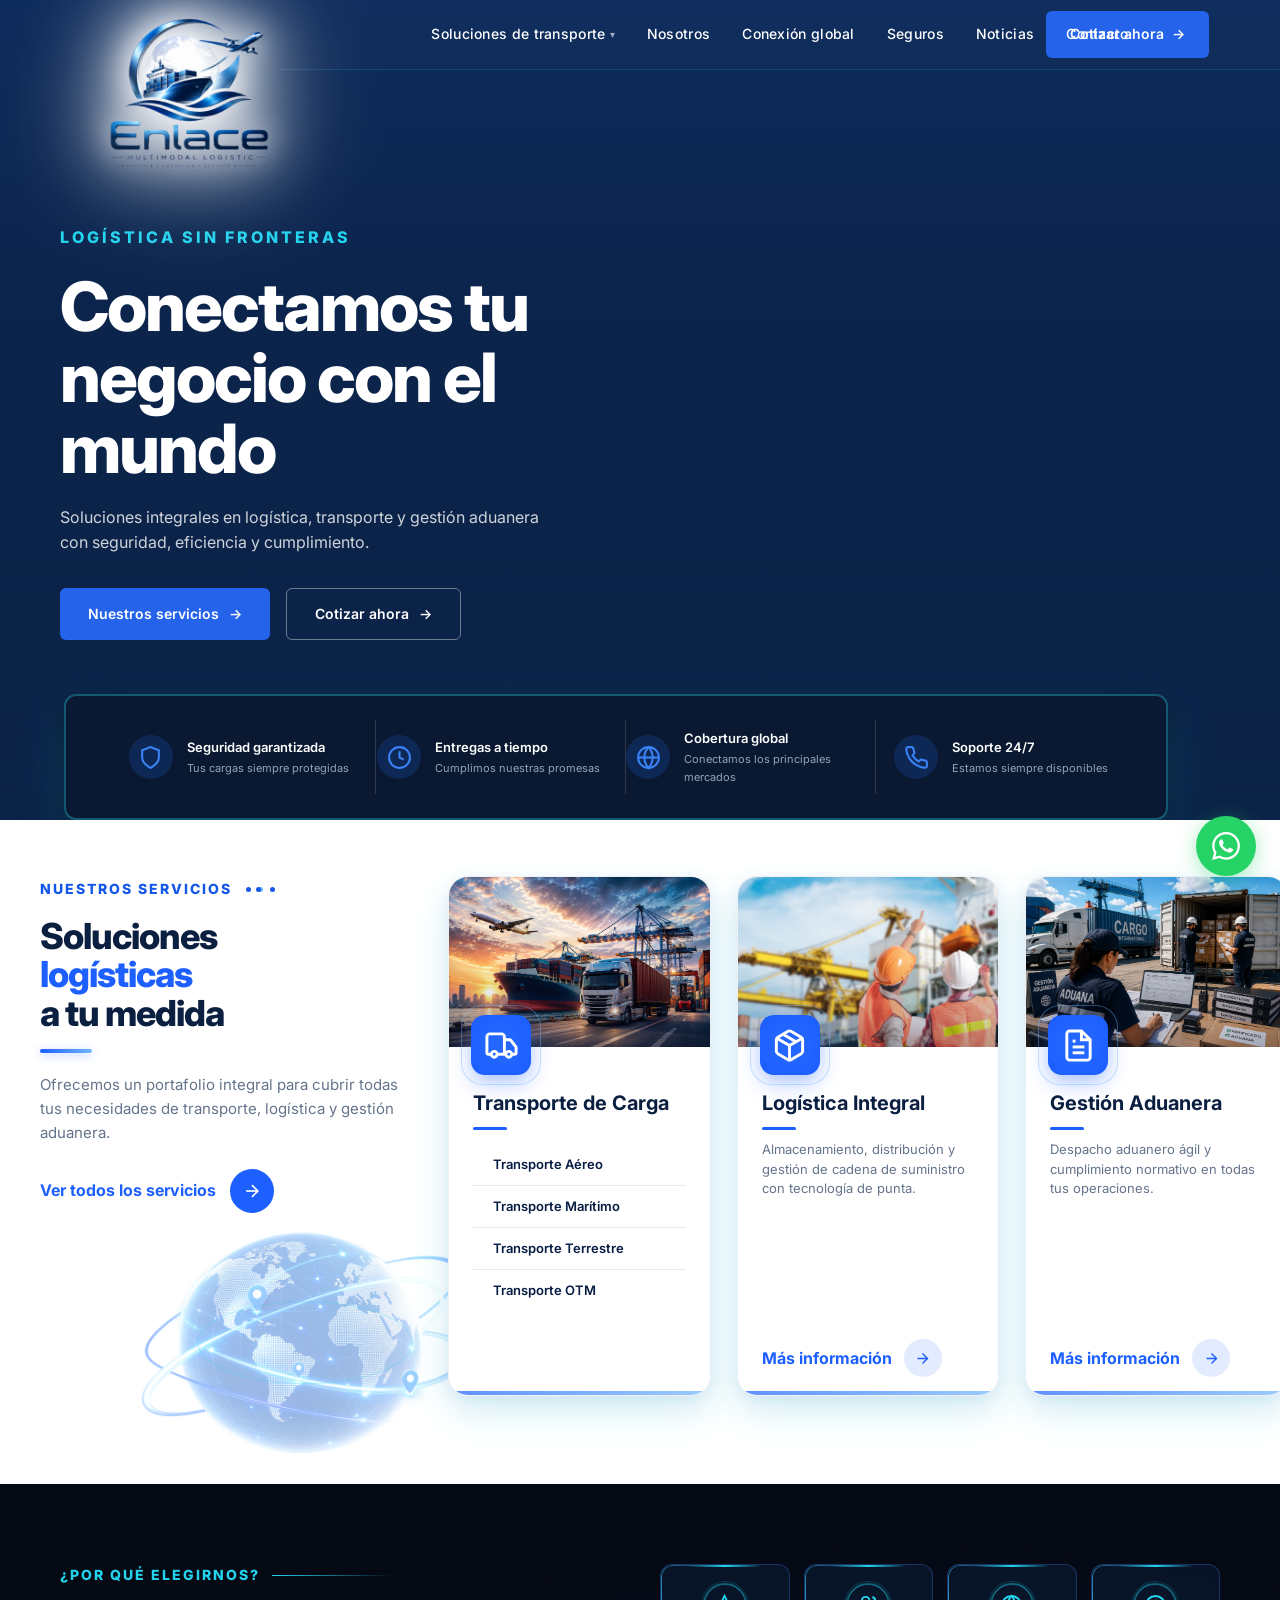
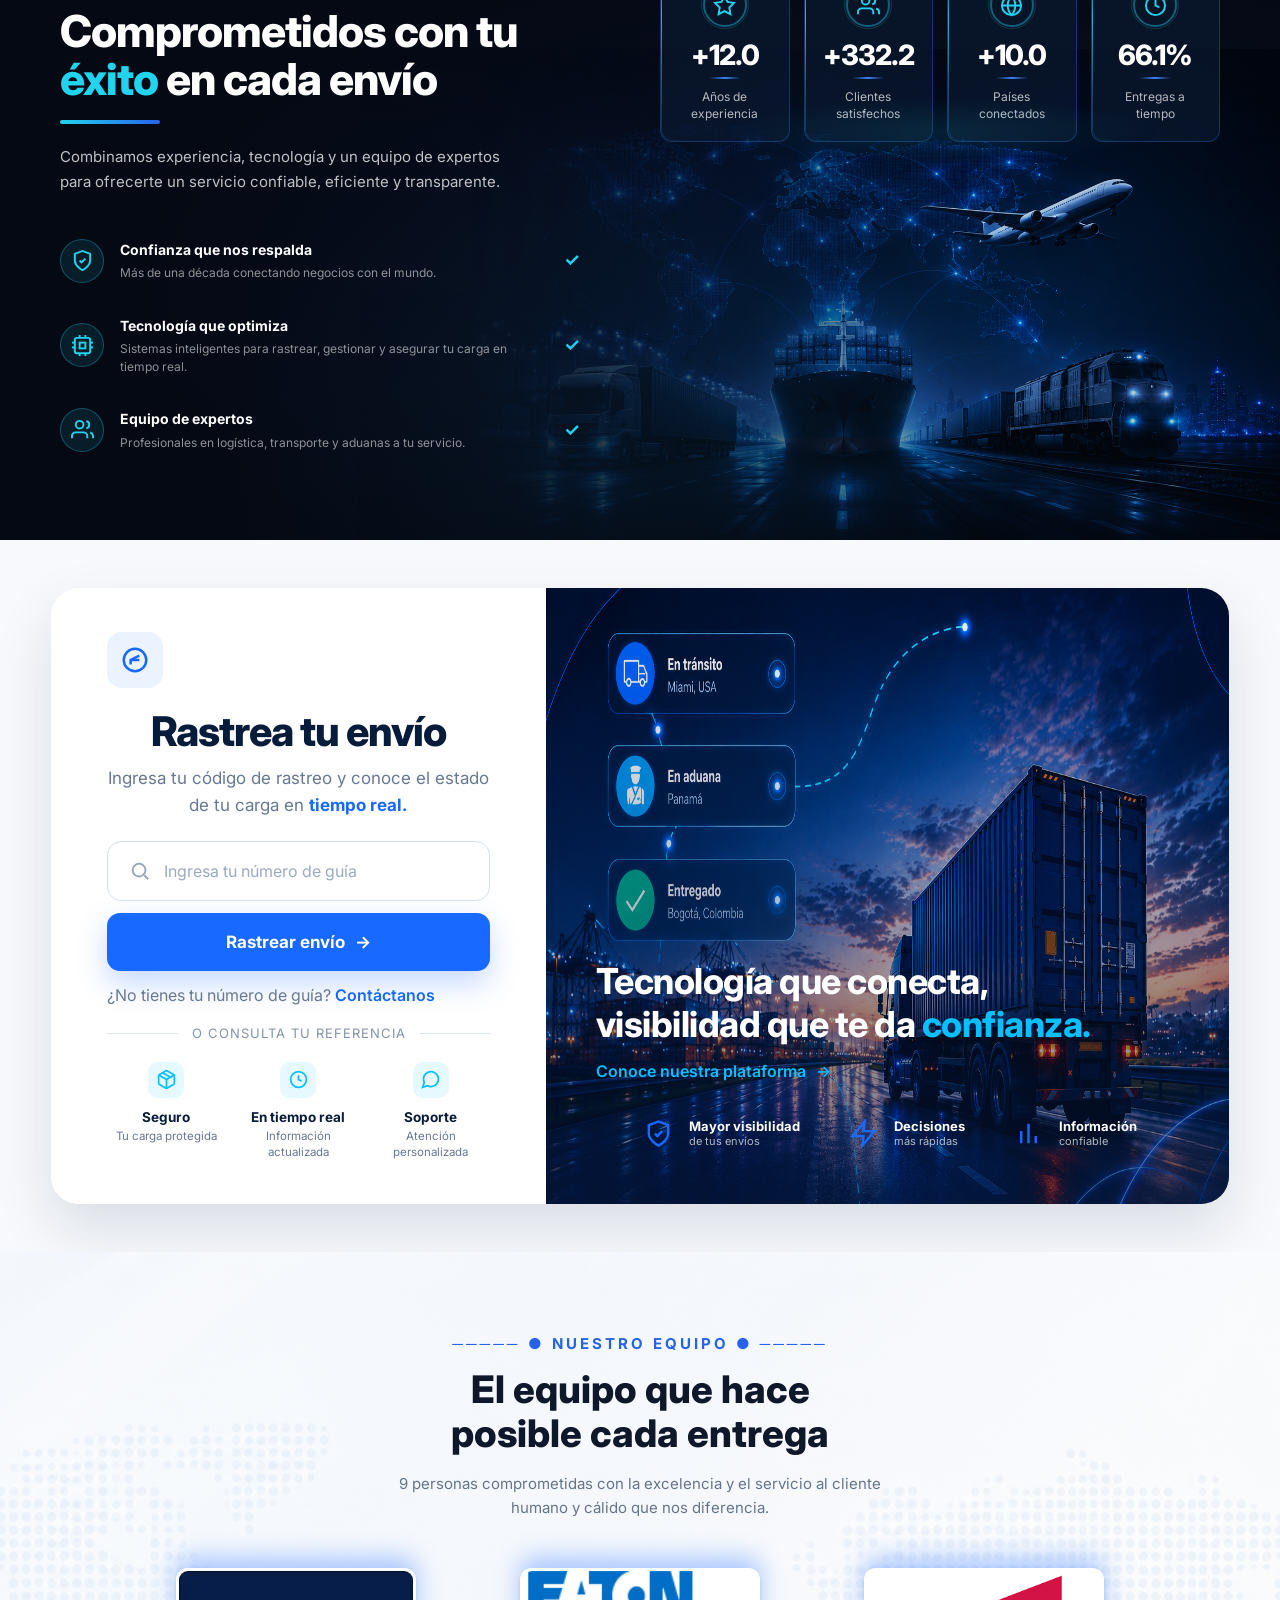
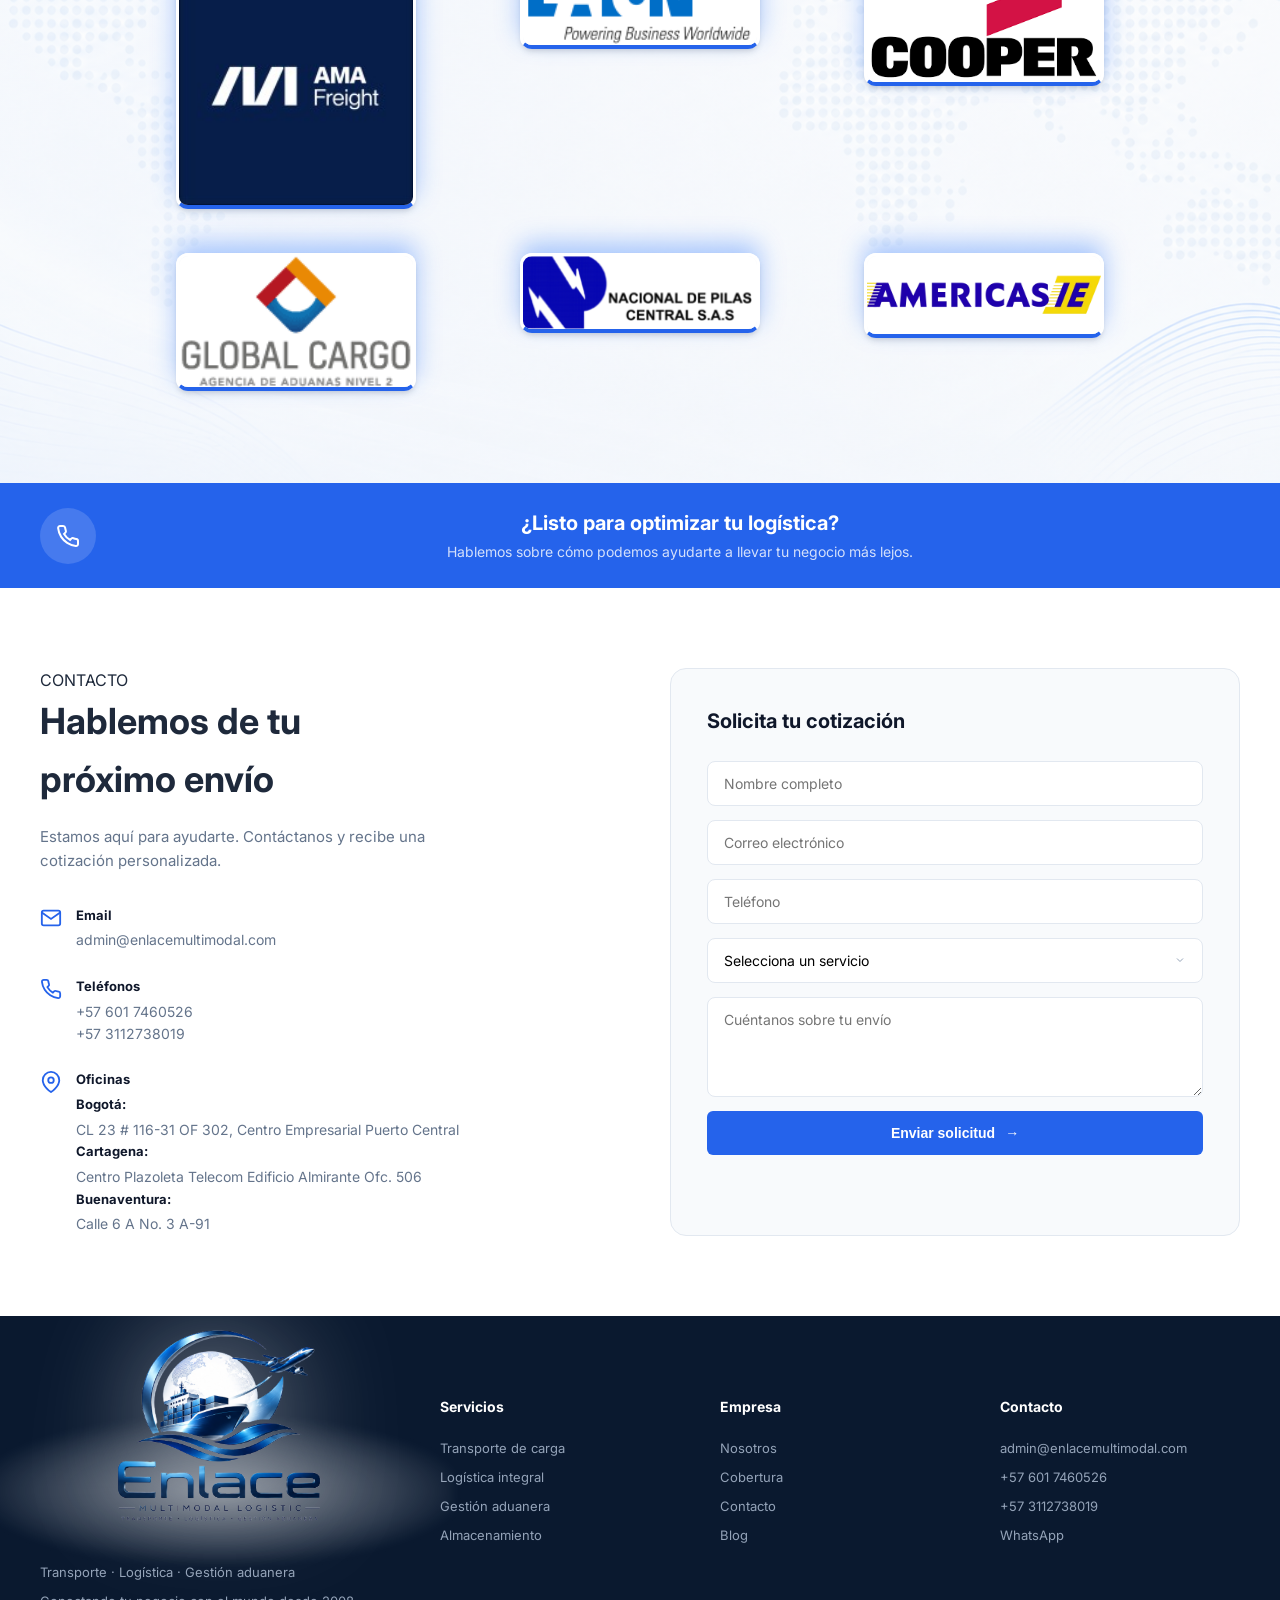
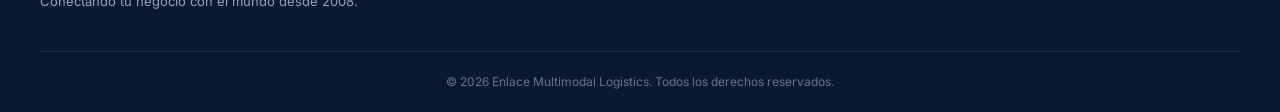
==== commit 7e9b049b: "Quita el servicio de Courrier del menú de escritorio, del menú móvil y de la página de inicio. Co-au" ====
--- a/index.html
+++ b/index.html
@@ -29,7 +29,6 @@
             <a href="transporte-maritimo.html">Transporte Marítimo</a>
             <a href="transporte-terrestre.html">Transporte Terrestre</a>
             <a href="transporte-otm.html">Transporte OTM</a>
-            <a href="courrier.html">Courrier</a>
           </div>
         </div>
         <a href="nosotros.html">Nosotros</a>
@@ -51,7 +50,6 @@
     <a href="transporte-maritimo.html">Transporte Marítimo</a>
     <a href="transporte-terrestre.html">Transporte Terrestre</a>
     <a href="transporte-otm.html">Transporte OTM</a>
-    <a href="courrier.html">Courrier</a>
     <a href="nosotros.html">Nosotros</a>
     <a href="#cobertura">Conexión global</a>
     <a href="seguros.html">Seguros</a>
@@ -179,7 +177,6 @@
                 <a href="transporte-maritimo.html">Transporte Marítimo</a>
                 <a href="transporte-terrestre.html">Transporte Terrestre</a>
                 <a href="transporte-otm.html">Transporte OTM</a>
-                <a href="courrier.html">Courrier</a>
               </div>
             </div>
           </div>
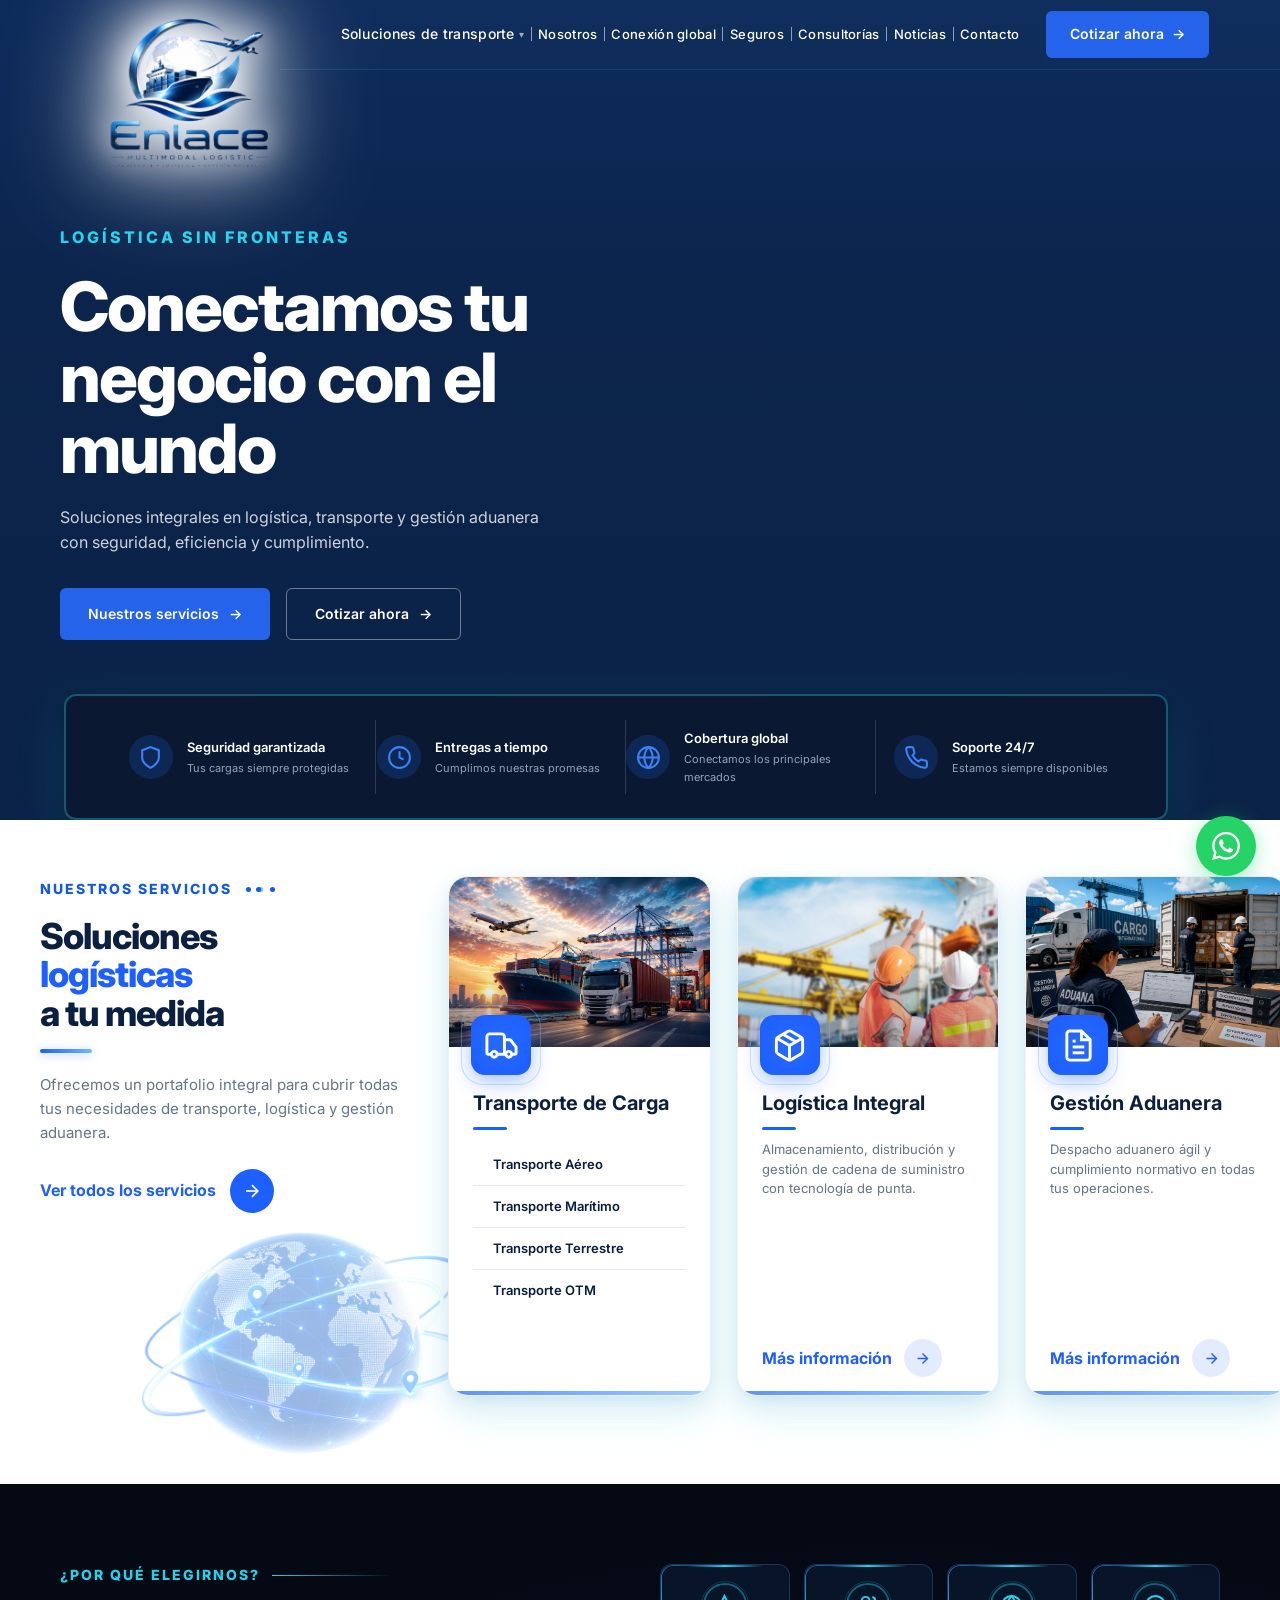
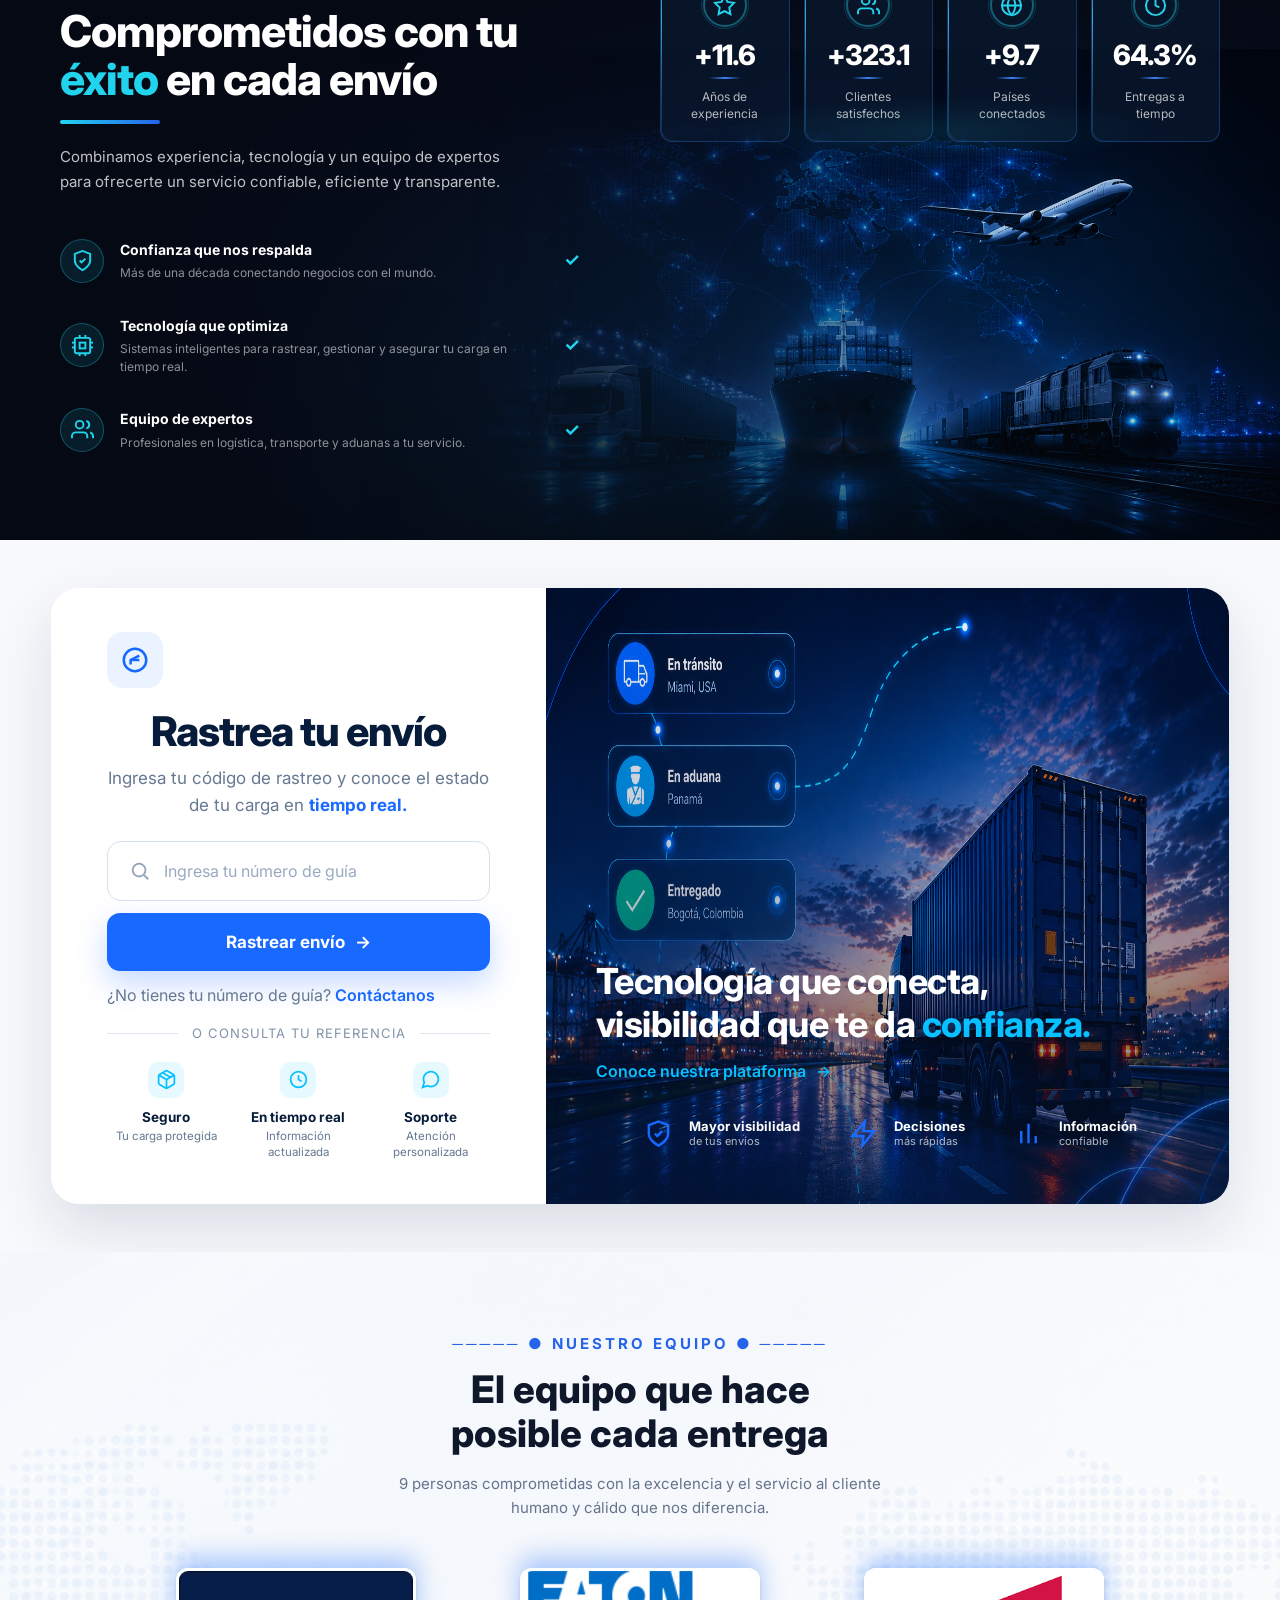
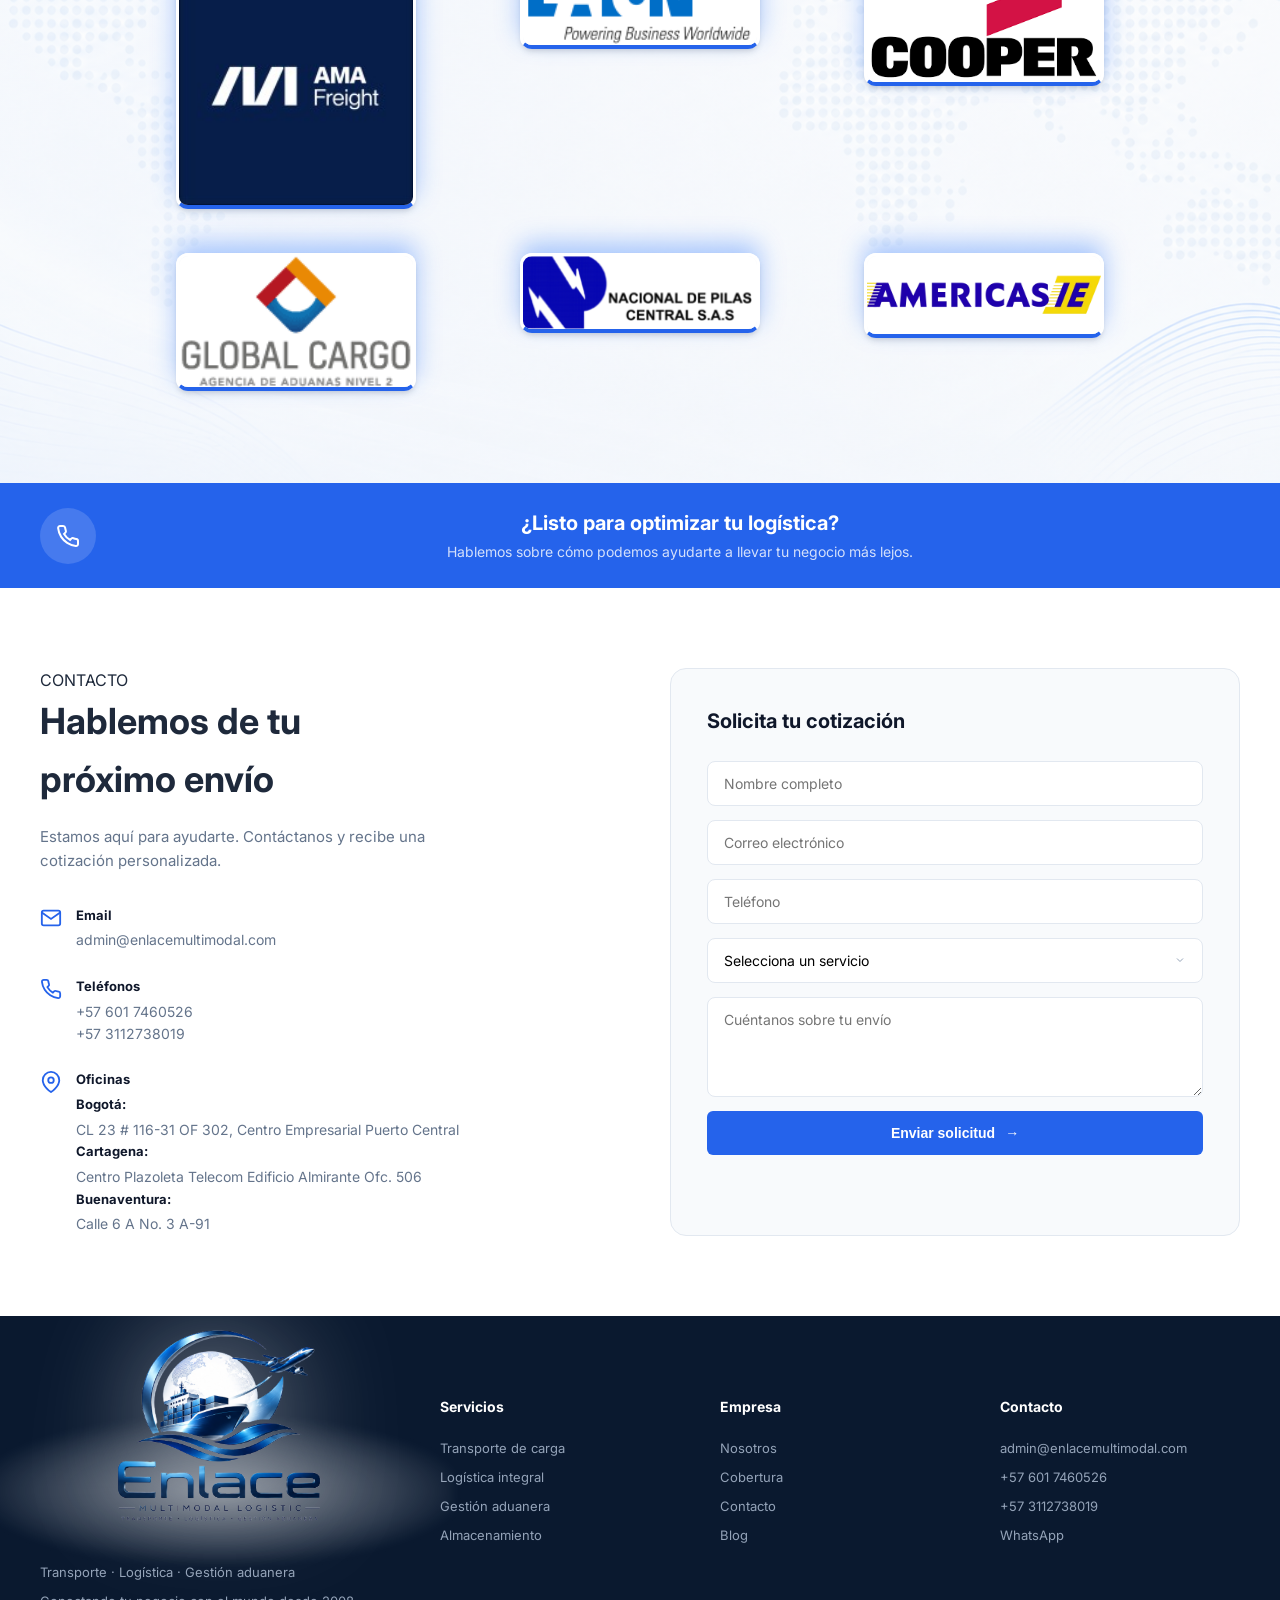
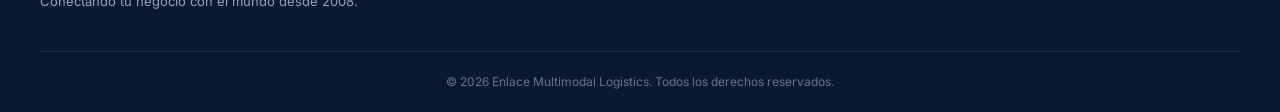
==== commit 5f55549d: "Agrega la página de Consultorías al menú y publica su diseño de comercio exterior. Co-authored-by: C" ====
--- a/index.html
+++ b/index.html
@@ -1,4 +1,4 @@
-﻿<!DOCTYPE html>
+<!DOCTYPE html>
 <html lang="es">
 <head>
   <meta charset="UTF-8" />
@@ -8,7 +8,7 @@
   <link rel="preconnect" href="https://fonts.googleapis.com">
   <link rel="preconnect" href="https://fonts.gstatic.com" crossorigin>
   <link href="https://fonts.googleapis.com/css2?family=Inter:wght@400;500;600;700;800&display=swap" rel="stylesheet">
-  <link rel="stylesheet" href="styles.css?v=86" />
+  <link rel="stylesheet" href="styles.css?v=118" />
   <link rel="icon" type="image/png" href="favicon1.png" />
 </head>
 <body>
@@ -34,6 +34,7 @@
         <a href="nosotros.html">Nosotros</a>
         <a href="#cobertura">Conexión global</a>
 <a href="seguros.html">Seguros</a>
+<a href="consultorias.html">Consultorías</a>
         <a href="noticias.html">Noticias</a>
         <a href="#contacto">Contacto</a>
       </nav>
@@ -53,6 +54,7 @@
     <a href="nosotros.html">Nosotros</a>
     <a href="#cobertura">Conexión global</a>
     <a href="seguros.html">Seguros</a>
+    <a href="consultorias.html">Consultorías</a>
     <a href="noticias.html">Noticias</a>
     <a href="#contacto">Contacto</a>
     <a href="#contacto" class="mobile-cta">Cotizar ahora</a>
--- a/styles.css
+++ b/styles.css
@@ -244,16 +244,59 @@
   text-transform: uppercase;
 }
 .nav-links {
+  --nav-gap: 24px;
   position: absolute;
   left: 50%;
   transform: translateX(-50%);
   display: flex;
   align-items: center;
-gap: 32px;
+  justify-content: center;
+  gap: var(--nav-gap);
+}
+.nav-links > a,
+.nav-links > .nav-dropdown {
+  position: relative;
+}
+.nav-links > * + *::before {
+  content: '';
+  position: absolute;
+  left: calc(var(--nav-gap) / -2);
+  top: 50%;
+  transform: translate(-50%, -50%);
+  width: 1px;
+  height: 14px;
+  background: rgba(255, 255, 255, 0.55);
+  pointer-events: none;
+}
+body:not(.navbar-dark):not(.page-aereo):not(.page-maritimo):not(.page-terrestre):not(.page-otm) .nav-links {
+  transform: translateX(calc(-50% - 140px));
+}
+body.navbar-dark .nav-links,
+body.page-aereo .nav-links,
+body.page-maritimo .nav-links,
+body.page-terrestre .nav-links,
+body.page-otm .nav-links {
+  transform: translateX(calc(-50% + 12px));
+}
+body.navbar-light .nav-links > * + *::before {
+  background: rgba(7, 28, 67, 0.35);
+}
+@media (max-width: 1400px) {
+  .nav-links { --nav-gap: 14px; }
+  body:not(.navbar-dark):not(.page-aereo):not(.page-maritimo):not(.page-terrestre):not(.page-otm) .nav-links {
+    transform: translateX(calc(-50% - 100px));
+  }
+  body.navbar-dark .nav-links,
+  body.page-aereo .nav-links,
+  body.page-maritimo .nav-links,
+  body.page-terrestre .nav-links,
+  body.page-otm .nav-links {
+    transform: translateX(calc(-50% + 32px));
+  }
 }
 .nav-links a {
   color: #FFFFFF;
-  font-size: 14px;
+  font-size: 13px;
   font-weight: 500;
   transition: color 0.3s;
   display: flex;
@@ -8519,3 +8562,357 @@
     border: none;
   }
 }
+
+/* ============================================
+   CONSULTORÍAS — comercio exterior
+   ============================================ */
+.co-page { background: #f4f7fb; }
+.co { color: #16325c; }
+.co-wrap {
+  width: min(1120px, calc(100% - 64px));
+  margin: 0 auto;
+}
+.co-badge {
+  display: inline-flex;
+  align-items: center;
+  border: 1.5px solid #1a6fe8;
+  color: #1a6fe8;
+  background: #fff;
+  border-radius: 999px;
+  padding: 6px 14px;
+  font-size: 12px;
+  font-weight: 700;
+  letter-spacing: 0.08em;
+}
+.co-rule {
+  display: block;
+  width: 46px;
+  height: 3px;
+  border-radius: 999px;
+  background: #1a6fe8;
+  margin-top: 18px;
+}
+.co-rule--center { margin: 12px auto 0; }
+
+.co-hero {
+  position: relative;
+  background: #fff;
+  padding-bottom: 28px;
+}
+.co-hero-stage {
+  position: relative;
+  width: min(1440px, 100%);
+  margin: 0 auto;
+}
+.co-hero-img {
+  display: block;
+  width: 100%;
+  height: auto;
+}
+.co-hero-copy {
+  position: absolute;
+  z-index: 1;
+  left: 4.5%;
+  top: 18%;
+  width: 36%;
+  max-width: 480px;
+  padding: 0;
+}
+.co-hero-copy h1 {
+  margin-top: 18px;
+  max-width: 520px;
+  font-size: 46px;
+  line-height: 1.12;
+  font-weight: 800;
+  color: #0b2f6b;
+  letter-spacing: -0.4px;
+}
+.co-hero-copy h1 span { color: #1568e6; }
+.co-hero-copy p {
+  margin-top: 16px;
+  max-width: 440px;
+  color: #5c6d84;
+  font-size: 16px;
+  line-height: 1.55;
+}
+
+.co-features {
+  position: relative;
+  z-index: 2;
+  display: grid;
+  grid-template-columns: repeat(4, 1fr);
+  background: #fff;
+  border-radius: 18px;
+  box-shadow: 0 14px 40px rgba(16, 48, 100, 0.1);
+  padding: 22px 8px;
+  margin-top: -8px;
+}
+.co-feature {
+  display: flex;
+  gap: 12px;
+  align-items: flex-start;
+  padding: 8px 16px;
+}
+.co-feature + .co-feature { border-left: 1px solid #e5eef8; }
+.co-feature-ico {
+  flex: 0 0 36px;
+  width: 36px;
+  height: 36px;
+  color: #1a6fe8;
+}
+.co-feature-ico svg { width: 36px; height: 36px; }
+.co-feature h2 {
+  font-size: 15px;
+  line-height: 1.25;
+  font-weight: 800;
+  color: #0b2f6b;
+}
+.co-feature p {
+  margin-top: 4px;
+  font-size: 13px;
+  line-height: 1.35;
+  color: #6b7c93;
+}
+
+.co-ally {
+  background:
+    radial-gradient(circle at 18% 40%, rgba(26, 111, 232, 0.06), transparent 28%),
+    #f7fafc;
+  padding: 72px 0 36px;
+}
+.co-ally-grid {
+  display: grid;
+  grid-template-columns: 1.05fr 1fr;
+  gap: 36px;
+  align-items: center;
+}
+.co-map {
+  width: 100%;
+  height: auto;
+  object-fit: contain;
+}
+.co-ally-copy h2 {
+  margin-top: 16px;
+  font-size: 34px;
+  line-height: 1.18;
+  font-weight: 800;
+  color: #0b2f6b;
+  letter-spacing: -0.3px;
+}
+.co-ally-copy p {
+  margin-top: 14px;
+  color: #5c6d84;
+  font-size: 15.5px;
+  line-height: 1.6;
+}
+.co-minis {
+  display: grid;
+  grid-template-columns: repeat(4, 1fr);
+  gap: 12px;
+  margin-top: 26px;
+}
+.co-mini {
+  text-align: center;
+  color: #1a6fe8;
+}
+.co-mini svg { width: 28px; height: 28px; margin: 0 auto 8px; }
+.co-mini span {
+  display: block;
+  color: #0b2f6b;
+  font-size: 13px;
+  font-weight: 700;
+  line-height: 1.3;
+}
+
+.co-quote { background: #f7fafc; padding: 10px 0 28px; }
+.co-quote blockquote {
+  display: flex;
+  align-items: center;
+  justify-content: center;
+  gap: 18px;
+  background: #fff;
+  border-radius: 16px;
+  box-shadow: 0 10px 30px rgba(16, 48, 100, 0.08);
+  padding: 22px 36px;
+}
+.co-q {
+  color: #1a6fe8;
+  font-size: 54px;
+  line-height: 0.8;
+  font-weight: 700;
+  font-family: Georgia, "Times New Roman", serif;
+}
+.co-quote p {
+  max-width: 640px;
+  text-align: center;
+  color: #1a4f9c;
+  font-size: 18px;
+  font-weight: 600;
+  font-style: italic;
+  line-height: 1.45;
+}
+
+.co-areas {
+  background: #f7fafc;
+  padding: 18px 0 64px;
+}
+.co-areas h2 {
+  text-align: center;
+  text-transform: uppercase;
+  letter-spacing: 0.06em;
+  font-size: 26px;
+  font-weight: 800;
+  color: #0b2f6b;
+}
+.co-areas-grid {
+  display: grid;
+  grid-template-columns: 1fr 1fr;
+  gap: 22px;
+  margin-top: 28px;
+}
+.co-area {
+  background: #fff;
+  border-radius: 16px;
+  overflow: hidden;
+  box-shadow: 0 12px 32px rgba(16, 48, 100, 0.08);
+}
+.co-area header {
+  display: flex;
+  align-items: center;
+  gap: 12px;
+  background: linear-gradient(90deg, #0c3f8f, #1557b8);
+  color: #fff;
+  padding: 16px 20px;
+}
+.co-area header span {
+  display: grid;
+  place-items: center;
+  width: 36px;
+  height: 36px;
+  border-radius: 8px;
+  background: rgba(255, 255, 255, 0.14);
+}
+.co-area header svg { width: 22px; height: 22px; }
+.co-area h3 { font-size: 20px; font-weight: 700; }
+.co-area ul { padding: 8px 8px 12px; }
+.co-area li {
+  display: flex;
+  align-items: center;
+  gap: 12px;
+  padding: 12px 14px;
+  color: #3d516b;
+  font-size: 14.5px;
+  border-bottom: 1px solid #eef3f8;
+}
+.co-area li:last-child { border-bottom: none; }
+.co-area li span {
+  flex: 0 0 32px;
+  width: 32px;
+  height: 32px;
+  border-radius: 50%;
+  background: #e8f2ff;
+  color: #1a6fe8;
+  display: grid;
+  place-items: center;
+}
+.co-area li svg { width: 16px; height: 16px; }
+
+.co-cta {
+  background:
+    linear-gradient(90deg, rgba(5, 24, 64, 0.92), rgba(10, 46, 110, 0.86)),
+    url("img/co-cta.jpg") center / cover no-repeat;
+  color: #fff;
+}
+.co-cta-inner {
+  display: flex;
+  align-items: center;
+  justify-content: space-between;
+  gap: 32px;
+  padding: 34px 0;
+}
+.co-cta-copy { display: flex; align-items: center; gap: 16px; }
+.co-target {
+  flex: 0 0 64px;
+  width: 64px;
+  height: 64px;
+  border-radius: 50%;
+  border: 2px solid rgba(255, 255, 255, 0.85);
+  display: grid;
+  place-items: center;
+}
+.co-target svg { width: 34px; height: 34px; }
+.co-cta-kicker {
+  font-size: 13px;
+  font-weight: 700;
+  letter-spacing: 0.08em;
+  color: #d7e6ff;
+}
+.co-cta h2 {
+  margin-top: 4px;
+  font-size: 28px;
+  line-height: 1.2;
+  font-weight: 800;
+  max-width: 460px;
+}
+.co-cta-actions { text-align: right; }
+.co-cta-btn {
+  display: inline-flex;
+  align-items: center;
+  gap: 10px;
+  background: #1a6fe8;
+  color: #fff;
+  font-weight: 700;
+  font-size: 16px;
+  padding: 14px 26px;
+  border-radius: 999px;
+  box-shadow: 0 8px 20px rgba(10, 40, 100, 0.25);
+}
+.co-cta-btn:hover { background: #155ed0; }
+.co-cta-actions p {
+  display: flex;
+  align-items: center;
+  justify-content: flex-end;
+  gap: 8px;
+  margin-top: 10px;
+  font-size: 13px;
+  color: #d5e4fb;
+}
+.co-cta-actions svg { width: 16px; height: 16px; }
+
+@media (max-width: 980px) {
+  .co-hero-copy {
+    position: relative;
+    left: auto;
+    top: auto;
+    width: min(100% - 48px, 640px);
+    max-width: none;
+    margin: 0 auto;
+    padding: 28px 0 16px;
+  }
+  .co-hero-copy h1 { font-size: 36px; max-width: none; }
+  .co-features { grid-template-columns: 1fr 1fr; }
+  .co-feature:nth-child(3) { border-left: none; }
+  .co-feature:nth-child(n + 3) { border-top: 1px solid #e5eef8; margin-top: 8px; padding-top: 16px; }
+  .co-ally-grid { grid-template-columns: 1fr; }
+  .co-map { max-width: 460px; margin: 0 auto; }
+  .co-areas-grid { grid-template-columns: 1fr; }
+}
+@media (max-width: 768px) {
+  .co-wrap { width: min(100% - 32px, 640px); }
+  .co-hero { display: block; }
+  .co-hero-copy { order: 0; padding: 20px 0 8px; }
+  .co-hero-copy h1 { font-size: 32px; }
+  .co-hero-img { width: 100%; height: auto; }
+  .co-features { grid-template-columns: 1fr; margin-top: 8px; }
+  .co-feature + .co-feature { border-left: none; border-top: 1px solid #e5eef8; }
+  .co-feature:nth-child(3),
+  .co-feature:nth-child(n + 3) { border-left: none; }
+  .co-minis { grid-template-columns: 1fr 1fr; gap: 18px; }
+  .co-ally-copy h2, .co-cta h2 { font-size: 26px; }
+  .co-quote blockquote { padding: 18px 16px; gap: 8px; }
+  .co-quote p { font-size: 16px; }
+  .co-q { font-size: 36px; }
+  .co-cta-inner { flex-direction: column; align-items: flex-start; padding: 28px 0; }
+  .co-cta-actions { text-align: left; }
+  .co-cta-actions p { justify-content: flex-start; }
+}
